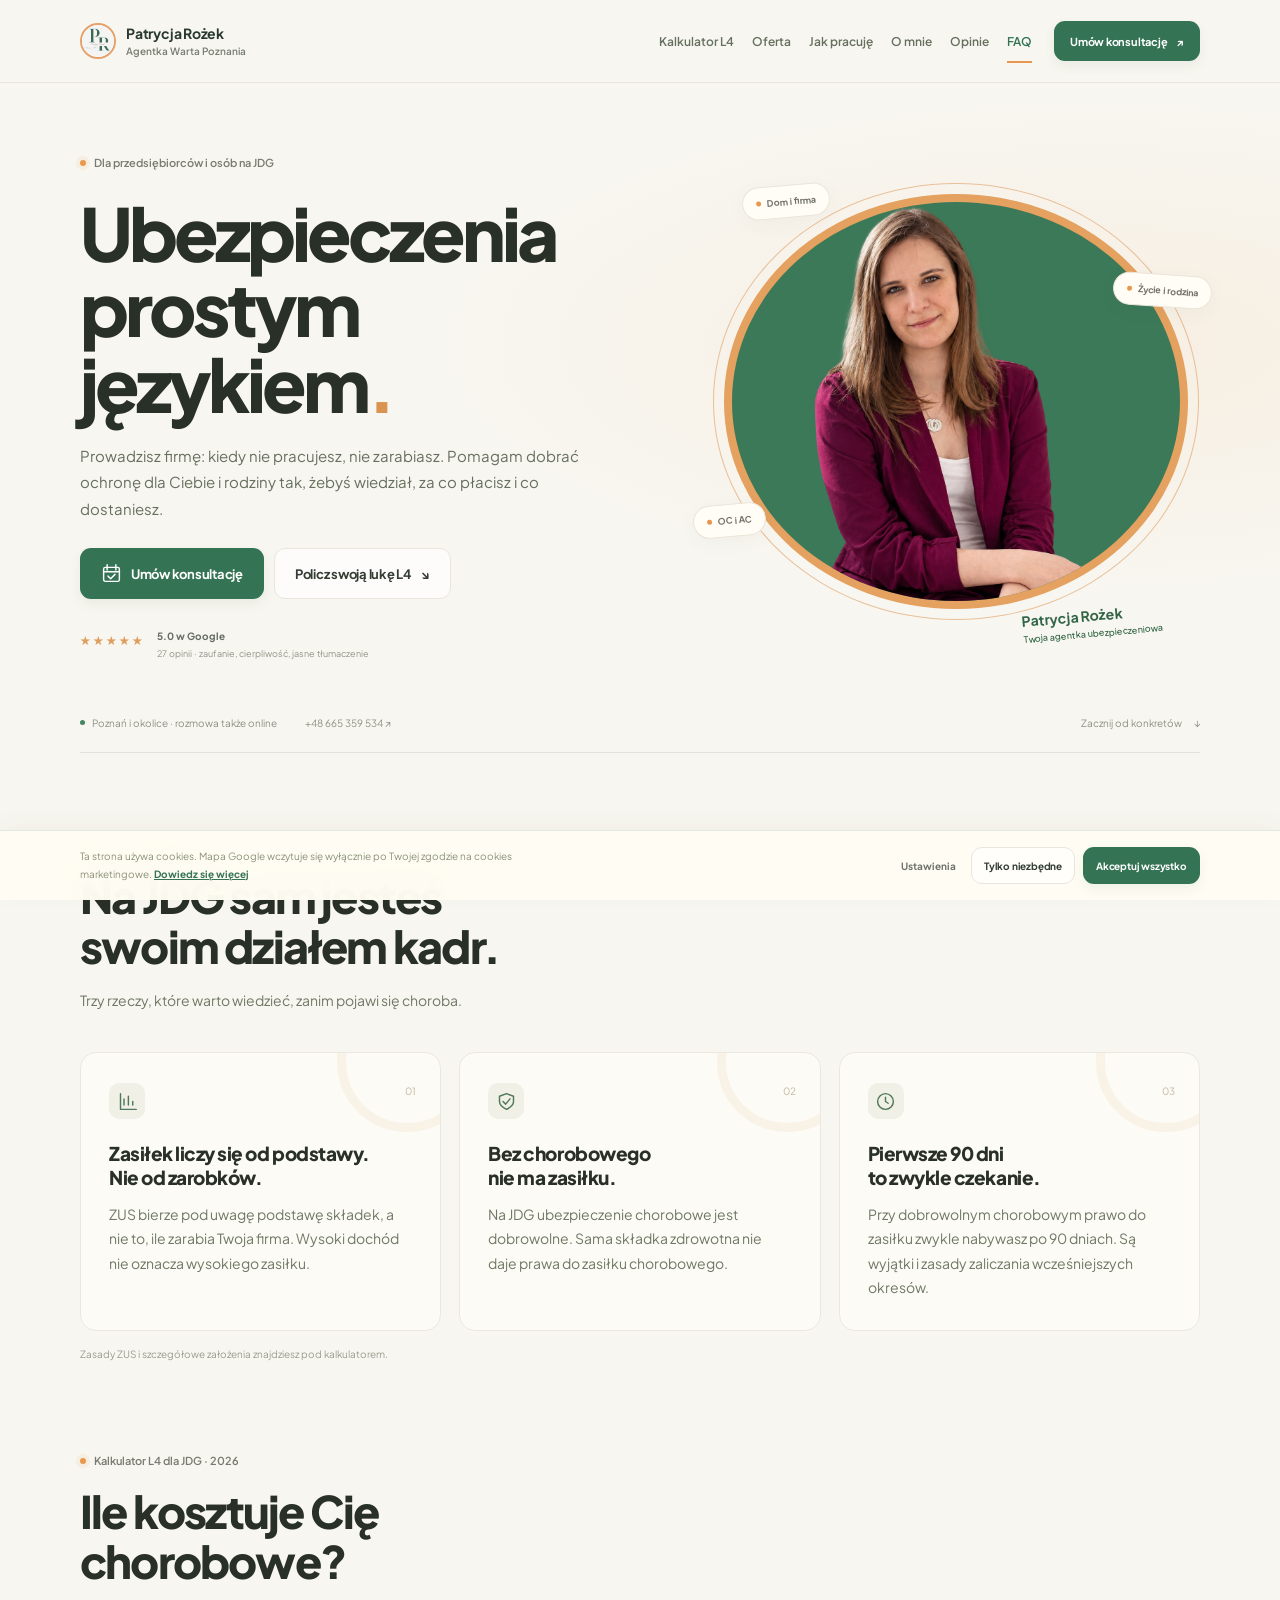
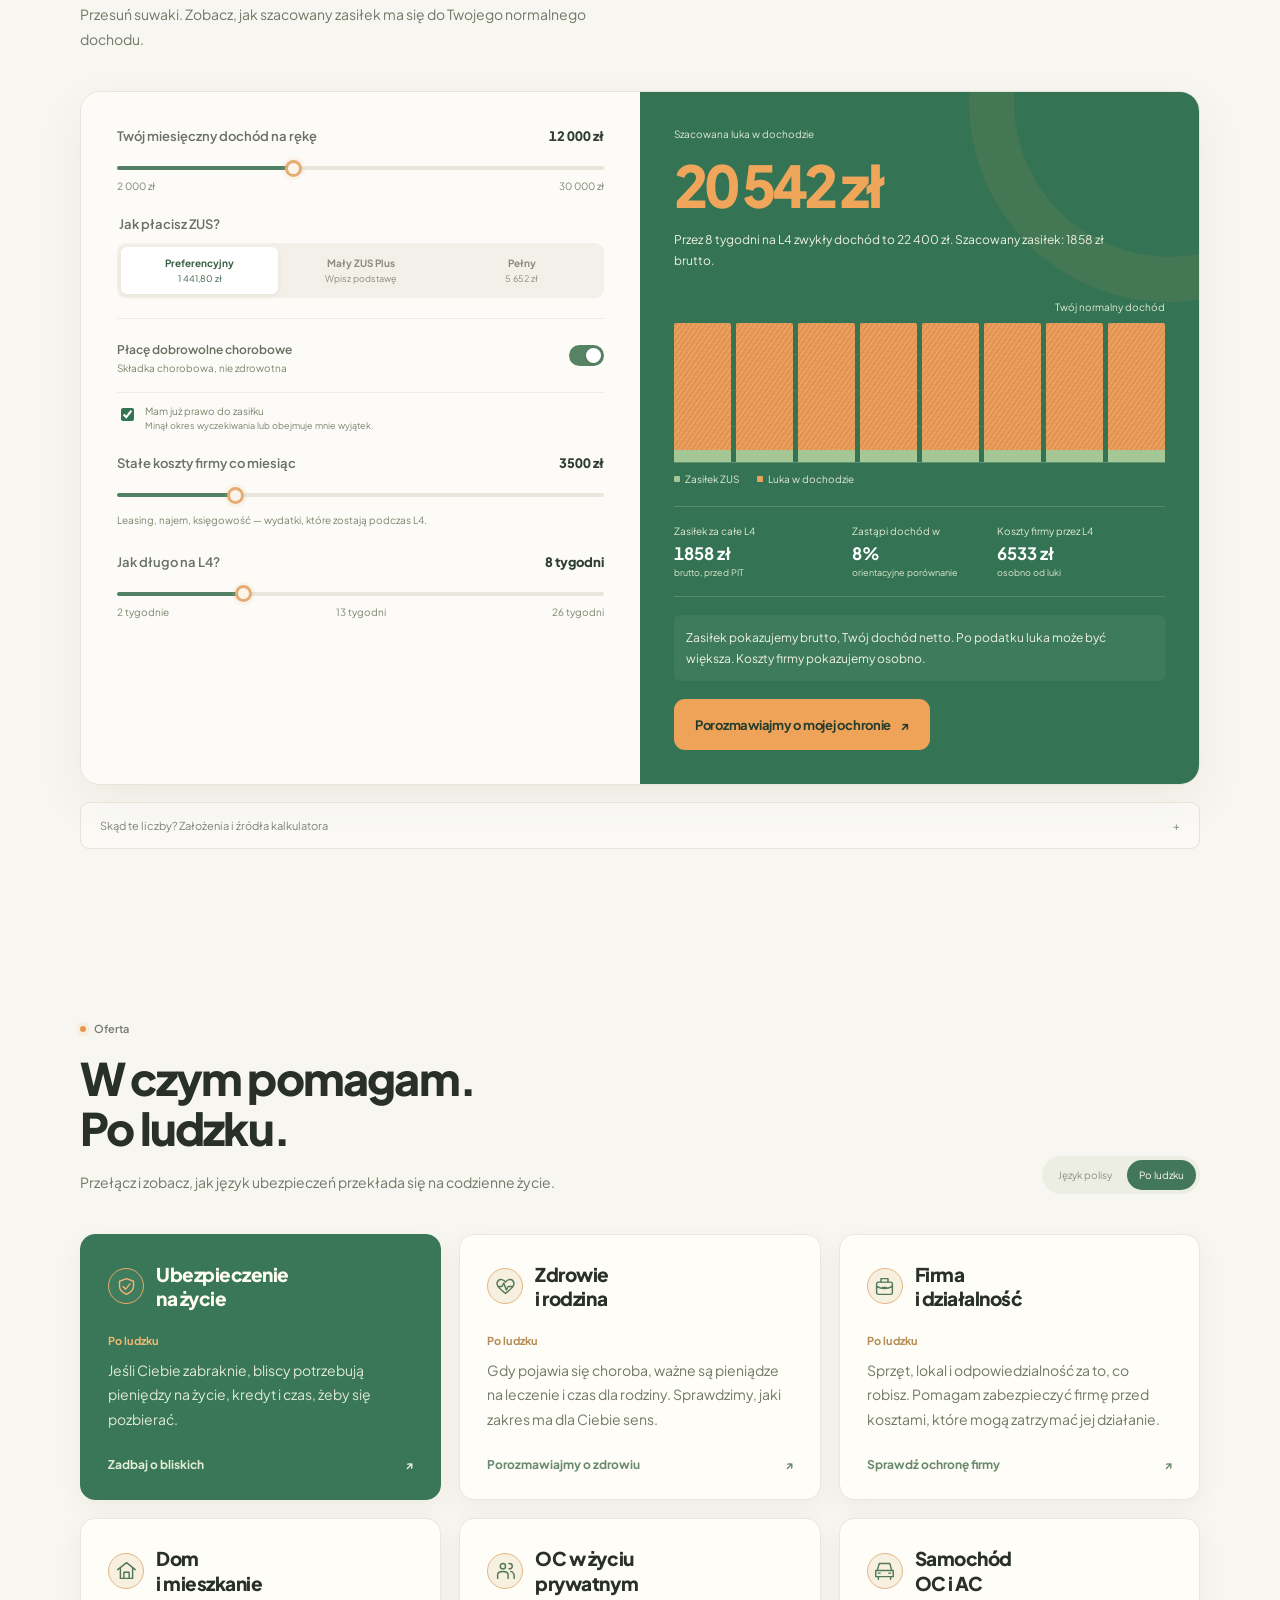
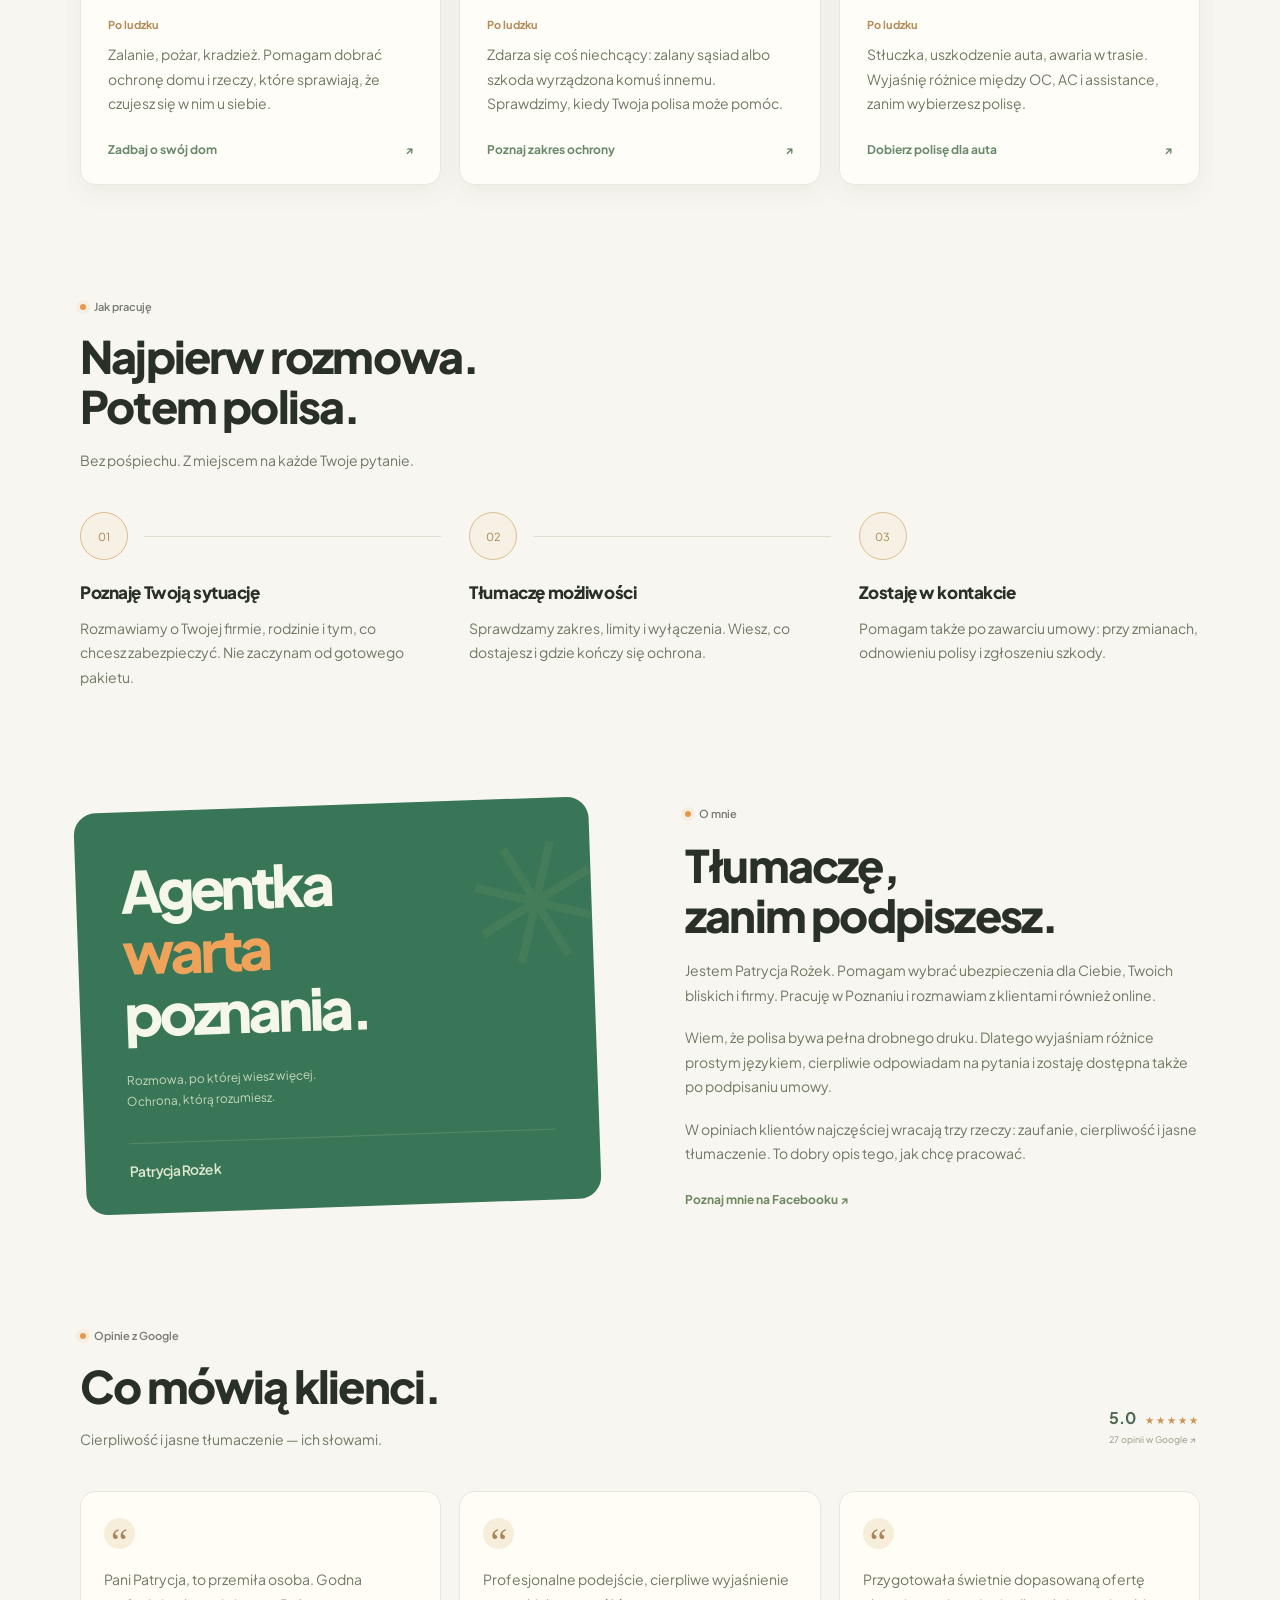
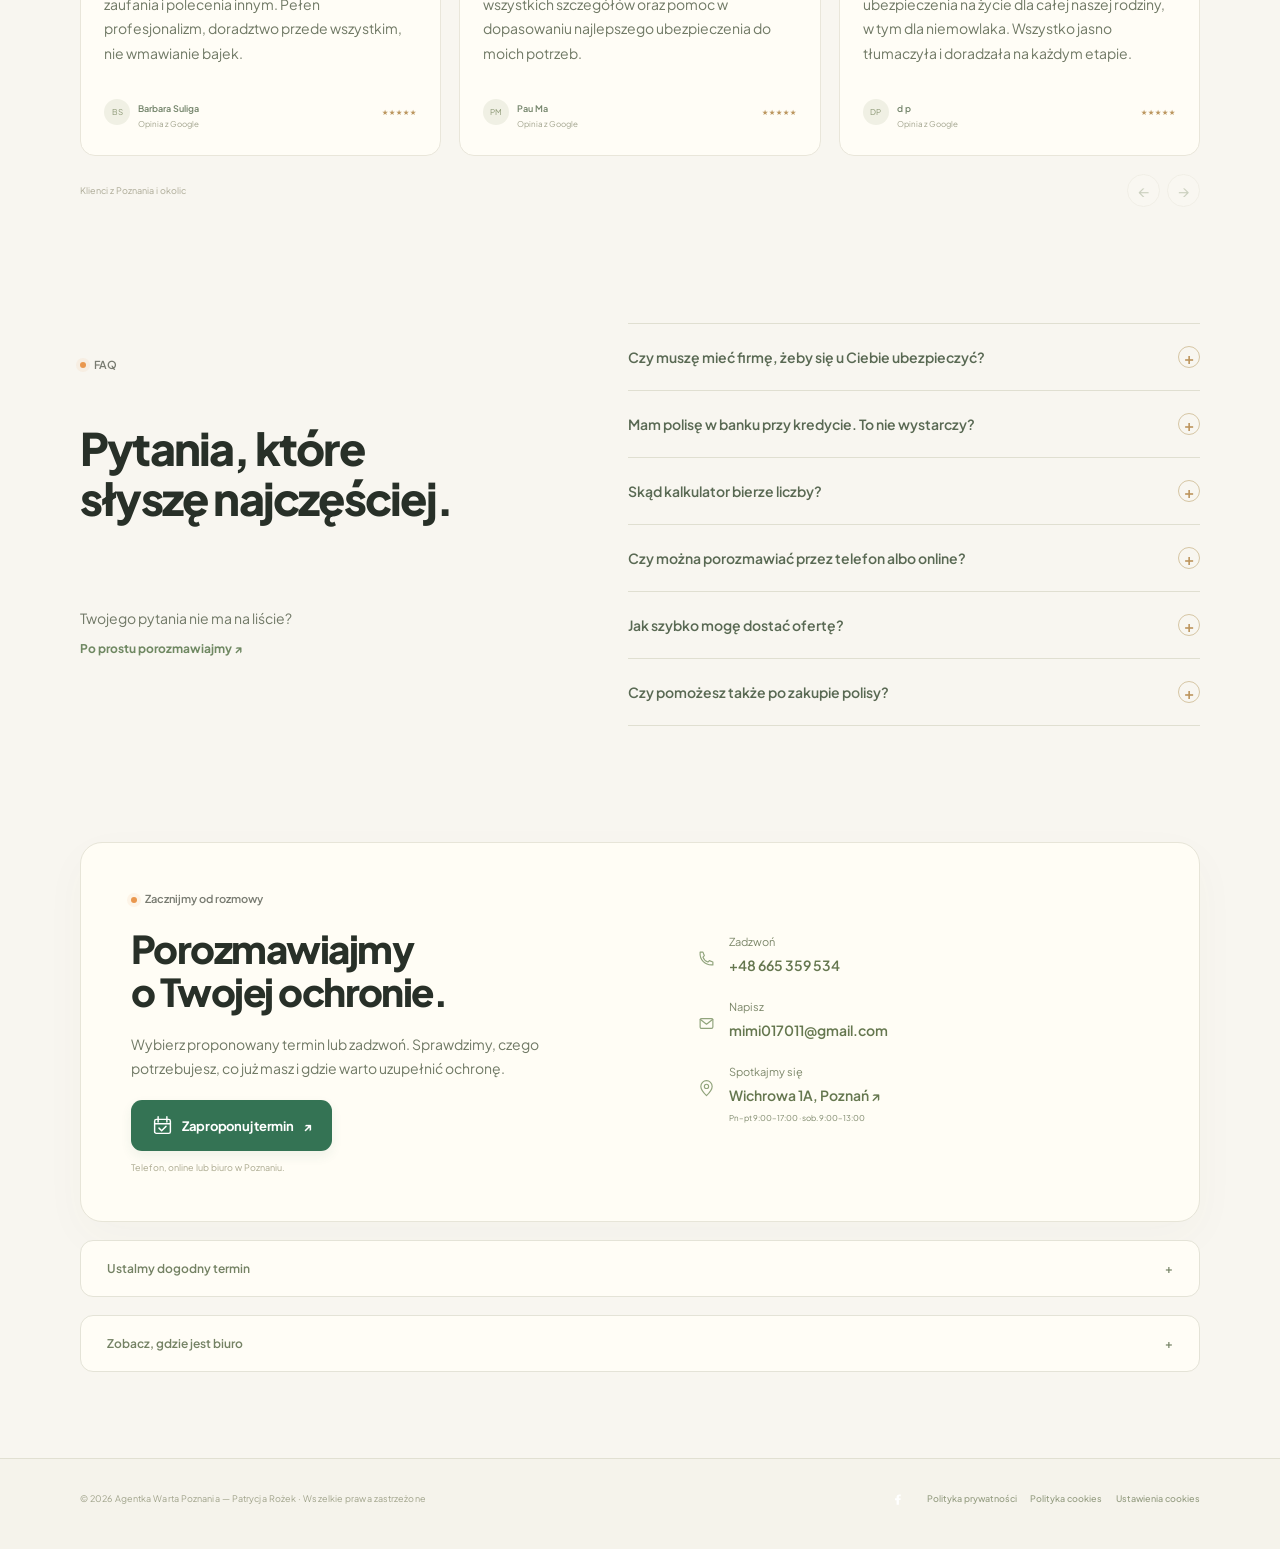
==== index.html @ 92c2f721 "Rebuild insurance landing page to match video reference" ====
<!doctype html>
<html lang="pl">
<head>
  <meta charset="utf-8">
  <meta name="viewport" content="width=device-width, initial-scale=1">
  <title>Patrycja Rożek — Ubezpieczenia prostym językiem | Poznań</title>
  <meta name="description" content="Patrycja Rożek — Agentka Warta Poznania. Ubezpieczenia dla Ciebie, rodziny i firmy, kalkulator L4 na JDG oraz konsultacje w Poznaniu i online. Spokojnie, konkretnie i prostym językiem.">
  <meta name="theme-color" content="#347354">
  <meta property="og:title" content="Patrycja Rożek — Ubezpieczenia prostym językiem">
  <meta property="og:description" content="Pomagam dobrać ochronę dla Ciebie, rodziny i firmy. Oblicz swoją lukę w dochodzie podczas L4 i umów rozmowę w Poznaniu lub online.">
  <meta property="og:image" content="assets/photos/obraz.jpg">
  <meta property="og:image:alt" content="Agentka Warta Poznania — Patrycja Rożek z Poznania">
  <meta property="og:type" content="website">
  <link rel="icon" href="assets/photos/logo.jpg" type="image/jpeg">
  <link rel="preconnect" href="https://fonts.googleapis.com">
  <link rel="preconnect" href="https://fonts.gstatic.com" crossorigin>
  <link href="https://fonts.googleapis.com/css2?family=Fraunces:opsz,wght@9..144,600;9..144,700&family=Plus+Jakarta+Sans:wght@400;500;600;700;800&display=swap" rel="stylesheet">
  <link rel="stylesheet" href="assets/css/style.css?v=14">
  <link rel="stylesheet" href="assets/css/landing.css?v=2">
</head>
<body>
  <a class="skip-link" href="#main">Przejdź do treści</a>
  <header class="site-header">
    <div class="container header-inner">
      <a class="brand" href="#start" aria-label="Patrycja Rożek — strona główna">
        <span class="brand-mark"><img src="assets/photos/logo.jpg" alt="" width="48" height="48"></span>
        <span class="brand-copy"><strong>Patrycja Rożek</strong><small>Agentka Warta Poznania</small></span>
      </a>
      <nav class="site-nav" id="site-nav" aria-label="Menu główne">
        <a href="#kalkulator">Kalkulator L4</a><a href="#oferta">Oferta</a><a href="#jak-pracuje">Jak pracuję</a><a href="#o-mnie">O mnie</a><a href="#opinie">Opinie</a><a href="#faq">FAQ</a>
      </nav>
      <a class="button primary header-cta" href="#rezerwacja">Umów konsultację <span aria-hidden="true">↗</span></a>
      <button class="nav-toggle" id="nav-toggle" aria-label="Otwórz menu" aria-expanded="false" aria-controls="site-nav"><span></span><span></span><span></span></button>
    </div>
  </header>

  <main id="main" class="landing-main">
    <section class="landing-hero" id="start" aria-labelledby="hero-title">
      <div class="container landing-hero-grid">
        <div class="landing-hero-copy">
          <p class="kicker"><span></span>Dla przedsiębiorców i osób na JDG</p>
          <h1 id="hero-title">Ubezpieczenia<br> prostym<br> językiem<span class="orange-dot">.</span></h1>
          <p class="hero-lead">Prowadzisz firmę: kiedy nie pracujesz, nie zarabiasz. Pomagam dobrać ochronę dla Ciebie i rodziny tak, żebyś wiedział, za co płacisz i co dostaniesz.</p>
          <div class="landing-actions"><a class="button primary" href="#rezerwacja"><svg class="inline-icon" aria-hidden="true"><use href="#i-calendar"></use></svg>Umów konsultację</a><a class="button outline" href="#kalkulator">Policz swoją lukę L4 <span aria-hidden="true">↘</span></a></div>
          <div class="hero-proof"><span class="proof-stars" aria-label="5 na 5 gwiazdek">★★★★★</span><span><strong>5.0 w Google</strong><small>27 opinii · zaufanie, cierpliwość, jasne tłumaczenie</small></span></div>
        </div>
        <div class="portrait-scene">
          <div class="portrait-orbit"></div>
          <div class="portrait-circle is-cutout"><img class="hero-portrait" src="assets/photos/portrait-cutout-v2.png" alt="Patrycja Rożek — Agentka Warta Poznania" width="1024" height="1536" fetchpriority="high"></div>
          <span class="portrait-tag tag-top"><span></span>Dom i firma</span>
          <span class="portrait-tag tag-right"><span></span>Życie i rodzina</span>
          <span class="portrait-tag tag-left"><span></span>OC i AC</span>
          <span class="portrait-signature">Patrycja Rożek<small>Twoja agentka ubezpieczeniowa</small></span>
        </div>
      </div>
      <div class="container hero-bottom"><span><span class="status-dot"></span>Poznań i okolice · rozmowa także online</span><a href="tel:+48665359534">+48 665 359 534 <span aria-hidden="true">↗</span></a><a href="#kalkulator" class="discover-link">Zacznij od konkretów <span aria-hidden="true">↓</span></a></div>
    </section>

    <section class="landing-section reality-section" aria-labelledby="reality-title">
      <div class="container">
        <div class="section-intro"><p class="kicker"><span></span>JDG bez niedomówień</p><h2 id="reality-title">Na JDG sam jesteś<br> swoim działem kadr.</h2><p>Trzy rzeczy, które warto wiedzieć, zanim pojawi się choroba.</p></div>
        <div class="reality-grid">
          <article class="reality-card"><span class="card-icon"><svg aria-hidden="true"><use href="#i-chart"></use></svg></span><span class="card-index">01</span><h3>Zasiłek liczy się od podstawy.<br> Nie od zarobków.</h3><p>ZUS bierze pod uwagę podstawę składek, a nie to, ile zarabia Twoja firma. Wysoki dochód nie oznacza wysokiego zasiłku.</p></article>
          <article class="reality-card"><span class="card-icon"><svg aria-hidden="true"><use href="#i-shield"></use></svg></span><span class="card-index">02</span><h3>Bez chorobowego<br> nie ma zasiłku.</h3><p>Na JDG ubezpieczenie chorobowe jest dobrowolne. Sama składka zdrowotna nie daje prawa do zasiłku chorobowego.</p></article>
          <article class="reality-card"><span class="card-icon"><svg aria-hidden="true"><use href="#i-clock"></use></svg></span><span class="card-index">03</span><h3>Pierwsze 90 dni<br> to zwykle czekanie.</h3><p>Przy dobrowolnym chorobowym prawo do zasiłku zwykle nabywasz po 90 dniach. Są wyjątki i zasady zaliczania wcześniejszych okresów.</p></article>
        </div>
        <p class="small-source">Zasady ZUS i szczegółowe założenia znajdziesz pod kalkulatorem.</p>
      </div>
    </section>

    <section class="landing-section calculator-section" id="kalkulator" aria-labelledby="calculator-title">
      <div class="container">
        <div class="section-intro"><p class="kicker"><span></span>Kalkulator L4 dla JDG · 2026</p><h2 id="calculator-title">Ile kosztuje Cię<br> chorobowe?</h2><p>Przesuń suwaki. Zobacz, jak szacowany zasiłek ma się do Twojego normalnego dochodu.</p></div>
        <div class="calculator-layout">
          <form class="calculator-controls" id="l4-controls">
            <div class="range-field"><label for="l4-income">Twój miesięczny dochód na rękę <output for="l4-income" id="income-output">12 000 zł</output></label><input id="l4-income" type="range" min="2000" max="30000" step="500" value="12000"><div class="range-ends"><span>2 000 zł</span><span>30 000 zł</span></div></div>
            <fieldset class="zus-fieldset"><legend>Jak płacisz ZUS?</legend><div class="segmented zus-options"><label><input type="radio" name="zus" value="preferential" checked><span>Preferencyjny<small>1 441,80 zł</small></span></label><label><input type="radio" name="zus" value="custom"><span>Mały ZUS Plus<small>Wpisz podstawę</small></span></label><label><input type="radio" name="zus" value="full"><span>Pełny<small>5 652 zł</small></span></label></div><label class="custom-base" id="custom-base-wrap" hidden>Twoja średnia podstawa składek <span class="number-with-unit"><input id="l4-base" type="number" min="1441.8" max="5652" step="0.01" value="3000"><span>zł</span></span></label></fieldset>
            <label class="toggle-row" for="l4-insured"><span><strong>Płacę dobrowolne chorobowe</strong><small>Składka chorobowa, nie zdrowotna</small></span><input type="checkbox" class="switch-input" id="l4-insured" checked></label>
            <label class="qualifying-row" for="l4-qualified"><input type="checkbox" id="l4-qualified" checked><span>Mam już prawo do zasiłku<small>Minął okres wyczekiwania lub obejmuje mnie wyjątek.</small></span></label>
            <div class="range-field"><label for="l4-costs">Stałe koszty firmy co miesiąc <output for="l4-costs" id="costs-output">3 500 zł</output></label><input id="l4-costs" type="range" min="0" max="15000" step="250" value="3500"><p class="field-hint">Leasing, najem, księgowość — wydatki, które zostają podczas L4.</p></div>
            <div class="range-field duration-field"><label for="l4-weeks">Jak długo na L4? <output for="l4-weeks" id="weeks-output">8 tygodni</output></label><input id="l4-weeks" type="range" min="2" max="26" step="2" value="8"><div class="range-ends"><span>2 tygodnie</span><span>13 tygodni</span><span>26 tygodni</span></div></div>
          </form>
          <div class="calculator-result" aria-live="polite" aria-atomic="true">
            <div class="result-decoration" aria-hidden="true"></div><p class="result-kicker">Szacowana luka w dochodzie</p><p class="result-total" id="l4-gap">20 542 zł</p><p class="result-description" id="l4-description">Przez 8 tygodni na L4 Twój normalny dochód będzie znacznie wyższy od zasiłku.</p>
            <div class="income-chart" role="img" aria-label="Porównanie zasiłku ZUS i brakującego dochodu" id="l4-chart"><span class="chart-reference">Twój normalny dochód</span><div class="chart-bars" id="l4-bars"></div><div class="chart-legend"><span><i class="legend-zus"></i>Zasiłek ZUS</span><span><i class="legend-gap"></i>Luka w dochodzie</span></div></div>
            <div class="result-stats"><div><span>Zasiłek za całe L4</span><strong id="l4-benefit">1 858 zł</strong><small>brutto, przed PIT</small></div><div><span>Zastąpi dochód w</span><strong id="l4-percent">8%</strong><small>orientacyjne porównanie</small></div><div><span>Koszty firmy przez L4</span><strong id="l4-total-costs">6 533 zł</strong><small>osobno od luki</small></div></div>
            <p class="result-note" id="l4-note">Zasiłek nie musi wystarczyć na Twoje codzienne wydatki. Porozmawiajmy o tym, co warto zabezpieczyć.</p><a class="button orange" href="#rezerwacja">Porozmawiajmy o mojej ochronie <span aria-hidden="true">↗</span></a>
          </div>
        </div>
        <details class="calculator-assumptions"><summary>Skąd te liczby? Założenia i źródła kalkulatora <span aria-hidden="true">+</span></summary><div><p>To uproszczona symulacja zwykłego zasiłku chorobowego na JDG, przy niezmiennej podstawie przez 12 pełnych miesięcy: podstawa × (1 − 13,71%) × 80% ÷ 30 × liczba dni. Stawka dzienna jest zaokrąglana do groszy. Przy Małym ZUS Plus wpisz swoją rzeczywistą średnią podstawę; nie wyliczamy jej z dochodu.</p><p><strong>Ważne dla wyniku:</strong> zasiłek pokazujemy brutto, a Twój dochód podajesz netto. Po podatku luka może być większa. Stałe koszty firmy pokazujemy osobno i nie dodajemy ich do luki. Przyjmujemy brak zarobków z pracy podczas L4. Nie uwzględniamy szczególnych przypadków, zmian podstawy, zadłużenia wobec ZUS ani świadczeń z prywatnych polis. Kalkulator nie ustala prawa do świadczenia ani ceny ubezpieczenia.</p><p>Podstawy na 2026 rok: preferencyjna 1 441,80 zł, pełna 5 652 zł. <a href="https://www.zus.pl/baza-wiedzy/skladki-wskazniki-odsetki/skladki/wysokosc-skladek-na-ubezpieczenia-spoleczne" target="_blank" rel="noopener noreferrer">Składki ZUS 2026 ↗</a> · <a href="https://www.zus.pl/swiadczenia/zasilki/zasilek-chorobowy/podstawa-wymiaru/dla-ubezpieczonych-niebedacych-pracownikami" target="_blank" rel="noopener noreferrer">Podstawa zasiłku ↗</a> · <a href="https://psz.zus.pl/pl/web/guest/swiadczenia/zasilki/zasilek-chorobowy/z-ubezpieczenia-chorobowego/prawo-do-zasilku-i-okres-przyslugiwania" target="_blank" rel="noopener noreferrer">Prawo do zasiłku i okres wyczekiwania ↗</a></p></div></details>
      </div>
    </section>

    <section class="landing-section offer-section" id="oferta" aria-labelledby="offer-title">
      <div class="container">
        <div class="section-heading-row"><div class="section-intro"><p class="kicker"><span></span>Oferta</p><h2 id="offer-title">W czym pomagam.<br> Po ludzku.</h2><p>Przełącz i zobacz, jak język ubezpieczeń przekłada się na codzienne życie.</p></div><div class="language-control" role="group" aria-label="Język opisów ubezpieczeń"><button type="button" data-language="policy" aria-pressed="false">Język polisy</button><button type="button" data-language="plain" aria-pressed="true">Po ludzku</button></div></div>
        <div class="offer-grid">
          <article class="offer-card featured"><div class="offer-card-heading"><span class="card-icon"><svg aria-hidden="true"><use href="#i-shield"></use></svg></span><h3>Ubezpieczenie<br> na życie</h3></div><p class="offer-language">Po ludzku</p><p class="offer-description" data-plain="Jeśli Ciebie zabraknie, bliscy potrzebują pieniędzy na życie, kredyt i czas, żeby się pozbierać." data-policy="Ochrona finansowa uposażonych w razie śmierci ubezpieczonego, zgodnie z sumą ubezpieczenia i warunkami umowy.">Jeśli Ciebie zabraknie, bliscy potrzebują pieniędzy na życie, kredyt i czas, żeby się pozbierać.</p><a href="#rezerwacja" class="offer-link">Zadbaj o bliskich <span aria-hidden="true">↗</span></a></article>
          <article class="offer-card"><div class="offer-card-heading"><span class="card-icon"><svg aria-hidden="true"><use href="#i-heart"></use></svg></span><h3>Zdrowie<br> i rodzina</h3></div><p class="offer-language">Po ludzku</p><p class="offer-description" data-plain="Gdy pojawia się choroba, ważne są pieniądze na leczenie i czas dla rodziny. Sprawdzimy, jaki zakres ma dla Ciebie sens." data-policy="Dobór ochrony na wypadek zdarzeń dotyczących zdrowia, z uwzględnieniem definicji, limitów i wyłączeń w OWU.">Gdy pojawia się choroba, ważne są pieniądze na leczenie i czas dla rodziny. Sprawdzimy, jaki zakres ma dla Ciebie sens.</p><a href="#rezerwacja" class="offer-link">Porozmawiajmy o zdrowiu <span aria-hidden="true">↗</span></a></article>
          <article class="offer-card"><div class="offer-card-heading"><span class="card-icon"><svg aria-hidden="true"><use href="#i-case"></use></svg></span><h3>Firma<br> i działalność</h3></div><p class="offer-language">Po ludzku</p><p class="offer-description" data-plain="Sprzęt, lokal i odpowiedzialność za to, co robisz. Pomagam zabezpieczyć firmę przed kosztami, które mogą zatrzymać jej działanie." data-policy="Ubezpieczenia mienia przedsiębiorstwa oraz odpowiedzialności cywilnej z tytułu prowadzonej działalności gospodarczej.">Sprzęt, lokal i odpowiedzialność za to, co robisz. Pomagam zabezpieczyć firmę przed kosztami, które mogą zatrzymać jej działanie.</p><a href="#rezerwacja" class="offer-link">Sprawdź ochronę firmy <span aria-hidden="true">↗</span></a></article>
          <article class="offer-card"><div class="offer-card-heading"><span class="card-icon"><svg aria-hidden="true"><use href="#i-home"></use></svg></span><h3>Dom<br> i mieszkanie</h3></div><p class="offer-language">Po ludzku</p><p class="offer-description" data-plain="Zalanie, pożar, kradzież. Pomagam dobrać ochronę domu i rzeczy, które sprawiają, że czujesz się w nim u siebie." data-policy="Ochrona murów, elementów stałych i ruchomości domowych od zdarzeń określonych w OWU, według ustalonych sum ubezpieczenia.">Zalanie, pożar, kradzież. Pomagam dobrać ochronę domu i rzeczy, które sprawiają, że czujesz się w nim u siebie.</p><a href="#rezerwacja" class="offer-link">Zadbaj o swój dom <span aria-hidden="true">↗</span></a></article>
          <article class="offer-card"><div class="offer-card-heading"><span class="card-icon"><svg aria-hidden="true"><use href="#i-people"></use></svg></span><h3>OC w życiu<br> prywatnym</h3></div><p class="offer-language">Po ludzku</p><p class="offer-description" data-plain="Zdarza się coś niechcący: zalany sąsiad albo szkoda wyrządzona komuś innemu. Sprawdzimy, kiedy Twoja polisa może pomóc." data-policy="Odpowiedzialność cywilna za szkody osobowe i rzeczowe wyrządzone osobom trzecim w życiu prywatnym, w granicach umowy.">Zdarza się coś niechcący: zalany sąsiad albo szkoda wyrządzona komuś innemu. Sprawdzimy, kiedy Twoja polisa może pomóc.</p><a href="#rezerwacja" class="offer-link">Poznaj zakres ochrony <span aria-hidden="true">↗</span></a></article>
          <article class="offer-card"><div class="offer-card-heading"><span class="card-icon"><svg aria-hidden="true"><use href="#i-car"></use></svg></span><h3>Samochód<br> OC i AC</h3></div><p class="offer-language">Po ludzku</p><p class="offer-description" data-plain="Stłuczka, uszkodzenie auta, awaria w trasie. Wyjaśnię różnice między OC, AC i assistance, zanim wybierzesz polisę." data-policy="Obowiązkowe OC posiadaczy pojazdów, dobrowolne autocasco i świadczenia assistance, według wybranego wariantu ochrony.">Stłuczka, uszkodzenie auta, awaria w trasie. Wyjaśnię różnice między OC, AC i assistance, zanim wybierzesz polisę.</p><a href="#rezerwacja" class="offer-link">Dobierz polisę dla auta <span aria-hidden="true">↗</span></a></article>
        </div>
      </div>
    </section>

    <section class="landing-section process-section" id="jak-pracuje" aria-labelledby="process-title"><div class="container"><div class="section-intro"><p class="kicker"><span></span>Jak pracuję</p><h2 id="process-title">Najpierw rozmowa.<br> Potem polisa.</h2><p>Bez pośpiechu. Z miejscem na każde Twoje pytanie.</p></div><div class="process-grid"><article><span class="process-number">01</span><h3>Poznaję Twoją sytuację</h3><p>Rozmawiamy o Twojej firmie, rodzinie i tym, co chcesz zabezpieczyć. Nie zaczynam od gotowego pakietu.</p></article><article><span class="process-number">02</span><h3>Tłumaczę możliwości</h3><p>Sprawdzamy zakres, limity i wyłączenia. Wiesz, co dostajesz i gdzie kończy się ochrona.</p></article><article><span class="process-number">03</span><h3>Zostaję w kontakcie</h3><p>Pomagam także po zawarciu umowy: przy zmianach, odnowieniu polisy i zgłoszeniu szkody.</p></article></div></div></section>

    <section class="landing-section about-section" id="o-mnie" aria-labelledby="about-title"><div class="container about-grid"><div class="brand-statement"><span class="statement-symbol" aria-hidden="true">✳</span><p>Agentka<br> <span>warta</span><br> poznania.</p><div>Rozmowa, po której wiesz więcej.<br> Ochrona, którą rozumiesz.</div><span class="statement-sign">Patrycja Rożek</span></div><div class="about-copy"><p class="kicker"><span></span>O mnie</p><h2 id="about-title">Tłumaczę,<br> zanim podpiszesz.</h2><p>Jestem Patrycja Rożek. Pomagam wybrać ubezpieczenia dla Ciebie, Twoich bliskich i firmy. Pracuję w Poznaniu i rozmawiam z klientami również online.</p><p>Wiem, że polisa bywa pełna drobnego druku. Dlatego wyjaśniam różnice prostym językiem, cierpliwie odpowiadam na pytania i zostaję dostępna także po podpisaniu umowy.</p><p>W opiniach klientów najczęściej wracają trzy rzeczy: zaufanie, cierpliwość i jasne tłumaczenie. To dobry opis tego, jak chcę pracować.</p><a class="text-link" href="https://www.facebook.com/profile.php?id=100070211612275" target="_blank" rel="noopener noreferrer">Poznaj mnie na Facebooku <span aria-hidden="true">↗</span></a></div></div></section>

    <section class="landing-section reviews-section" id="opinie" aria-labelledby="reviews-title"><div class="container"><div class="section-heading-row"><div class="section-intro"><p class="kicker"><span></span>Opinie z Google</p><h2 id="reviews-title">Co mówią klienci.</h2><p>Cierpliwość i jasne tłumaczenie — ich słowami.</p></div><a class="google-rating" href="https://www.google.com/search?hl=pl-PL&q=Agentka+Warta+Poznania&kgmid=/g/11rj_m68c8" target="_blank" rel="noopener noreferrer"><strong>5.0 <span>★★★★★</span></strong><small>27 opinii w Google ↗</small></a></div><div class="review-track" id="review-track"><article class="testimonial"><span class="quote-mark" aria-hidden="true">“</span><p>Pani Patrycja, to przemiła osoba. Godna zaufania i polecenia innym. Pełen profesjonalizm, doradztwo przede wszystkim, nie wmawianie bajek.</p><footer><span class="review-avatar">BS</span><span><strong>Barbara Suliga</strong><small>Opinia z Google</small></span><span class="review-stars" aria-label="5 gwiazdek">★★★★★</span></footer></article><article class="testimonial"><span class="quote-mark" aria-hidden="true">“</span><p>Profesjonalne podejście, cierpliwe wyjaśnienie wszystkich szczegółów oraz pomoc w dopasowaniu najlepszego ubezpieczenia do moich potrzeb.</p><footer><span class="review-avatar">PM</span><span><strong>Pau Ma</strong><small>Opinia z Google</small></span><span class="review-stars" aria-label="5 gwiazdek">★★★★★</span></footer></article><article class="testimonial"><span class="quote-mark" aria-hidden="true">“</span><p>Przygotowała świetnie dopasowaną ofertę ubezpieczenia na życie dla całej naszej rodziny, w tym dla niemowlaka. Wszystko jasno tłumaczyła i doradzała na każdym etapie.</p><footer><span class="review-avatar">DP</span><span><strong>d p</strong><small>Opinia z Google</small></span><span class="review-stars" aria-label="5 gwiazdek">★★★★★</span></footer></article></div><div class="review-navigation"><span>Klienci z Poznania i okolic</span><div><button type="button" id="reviews-prev" aria-label="Poprzednia opinia" aria-controls="review-track">←</button><button type="button" id="reviews-next" aria-label="Następna opinia" aria-controls="review-track">→</button></div></div></div></section>

    <section class="landing-section faq-section" id="faq" aria-labelledby="faq-title"><div class="container faq-layout"><div class="section-intro"><p class="kicker"><span></span>FAQ</p><h2 id="faq-title">Pytania, które<br> słyszę najczęściej.</h2><p>Twojego pytania nie ma na liście?<br> <a href="#kontakt" class="text-link">Po prostu porozmawiajmy ↗</a></p></div><div class="landing-faq"><details><summary>Czy muszę mieć firmę, żeby się u Ciebie ubezpieczyć?<span aria-hidden="true">+</span></summary><p>Nie. Pomagam także klientom indywidualnym: w ochronie życia i rodziny, domu, mieszkania oraz samochodu.</p></details><details><summary>Mam polisę w banku przy kredycie. To nie wystarczy?<span aria-hidden="true">+</span></summary><p>To zależy od zakresu. Możemy wspólnie sprawdzić sumę ubezpieczenia, zdarzenia objęte ochroną, wyłączenia i to, kogo zabezpiecza polisa. Dopiero wtedy widać, czy odpowiada na Twoje potrzeby.</p></details><details><summary>Skąd kalkulator bierze liczby?<span aria-hidden="true">+</span></summary><p>Z zasad ustalania zwykłego zasiłku chorobowego i podstaw składek ZUS na 2026 rok. Szczegółowy wzór, uproszczenia i linki do ZUS są <a href="#kalkulator">pod kalkulatorem</a>. To symulacja, a nie decyzja ZUS lub oferta polisy.</p></details><details><summary>Czy można porozmawiać przez telefon albo online?<span aria-hidden="true">+</span></summary><p>Tak. Możemy spotkać się w biurze na Wichrowej 1A w Poznaniu, porozmawiać telefonicznie albo ustalić spotkanie online.</p></details><details><summary>Jak szybko mogę dostać ofertę?<span aria-hidden="true">+</span></summary><p>Zazwyczaj możemy omówić pierwsze warianty już podczas pierwszej rozmowy. Przy bardziej złożonej sprawie ustalimy, jakie informacje są potrzebne i kiedy przygotuję ofertę.</p></details><details><summary>Czy pomożesz także po zakupie polisy?<span aria-hidden="true">+</span></summary><p>Tak. Pomagam przy zmianach, odnowieniu polisy, dokumentach i zgłoszeniu szkody. Kontakt do mnie pozostaje ten sam przez cały czas trwania umowy.</p></details></div></div></section>

    <section class="landing-section consultation-section" id="rezerwacja" aria-labelledby="consultation-title"><div class="container"><div class="consultation-card"><div class="consultation-copy"><p class="kicker"><span></span>Zacznijmy od rozmowy</p><h2 id="consultation-title">Porozmawiajmy<br> o Twojej ochronie.</h2><p>Wybierz proponowany termin lub zadzwoń. Sprawdzimy, czego potrzebujesz, co już masz i gdzie warto uzupełnić ochronę.</p><a href="#consultation-form" class="button primary" id="show-consultation"><svg class="inline-icon" aria-hidden="true"><use href="#i-calendar"></use></svg>Zaproponuj termin <span aria-hidden="true">↗</span></a><small>Telefon, online lub biuro w Poznaniu.</small></div><address class="consultation-contact" id="kontakt"><div><svg aria-hidden="true"><use href="#i-phone"></use></svg><span><small>Zadzwoń</small><a href="tel:+48665359534">+48 665 359 534</a></span></div><div><svg aria-hidden="true"><use href="#i-mail"></use></svg><span><small>Napisz</small><a href="mailto:mimi017011@gmail.com">mimi017011@gmail.com</a></span></div><div><svg aria-hidden="true"><use href="#i-pin"></use></svg><span><small>Spotkajmy się</small><a href="https://maps.google.com/?q=Wichrowa%201A%2C%2060-449%20Pozna%C5%84" target="_blank" rel="noopener noreferrer">Wichrowa 1A, Poznań ↗</a><small>Pn–pt 9:00–17:00 · sob. 9:00–13:00</small></span></div></address></div>
      <details class="consultation-form-wrap" id="consultation-form"><summary>Ustalmy dogodny termin <span aria-hidden="true">+</span></summary><div class="consultation-form-inner"><p>Podaj swoje dane i proponowany termin. Przygotuję wiadomość, którą wyślesz ze swojej poczty. Termin potwierdzę po kontakcie.</p><form id="appointment-form"><div class="appointment-grid"><label>Imię i nazwisko<input name="name" autocomplete="name" required placeholder="Twoje imię i nazwisko"></label><label>Telefon<input type="tel" name="phone" autocomplete="tel" required placeholder="+48 600 000 000"></label><label>E-mail<input type="email" name="email" autocomplete="email" required placeholder="ty@firma.pl"></label><label>O czym porozmawiamy?<select name="topic"><option>Moja ochrona i rodzina</option><option>Firma i JDG</option><option>Dom i mieszkanie</option><option>Samochód — OC / AC</option><option>Inna sprawa</option></select></label><label>Preferowany dzień<input type="date" name="date" id="appointment-date" required></label><label>Pora rozmowy<select name="time"><option>Rano, 9:00–12:00</option><option>Po południu, 12:00–17:00</option><option>Do ustalenia</option></select></label></div><label class="appointment-message">Dodatkowa wiadomość<textarea name="message" rows="3" placeholder="Krótko opisz, z czym przychodzisz."></textarea></label><label class="appointment-consent"><input type="checkbox" required><span>Zgadzam się na kontakt w celu obsługi zapytania. Informacje o danych znajdziesz w <a href="polityka-prywatnosci.html">polityce prywatności</a>.</span></label><button type="submit" class="button primary">Przygotuj wiadomość <span aria-hidden="true">↗</span></button><p id="appointment-status" role="status" aria-live="polite"></p><div class="appointment-draft" id="appointment-draft" hidden><label>Twoja wiadomość<textarea id="appointment-draft-text" readonly rows="8"></textarea></label><div class="landing-actions"><a class="button primary" id="appointment-mail-link" href="mailto:mimi017011@gmail.com">Otwórz w swojej poczcie ↗</a><button type="button" class="button outline" id="copy-appointment">Kopiuj wiadomość</button></div><p class="field-hint">Wyślij wiadomość na mimi017011@gmail.com. Samo przygotowanie wiadomości nie rezerwuje terminu.</p></div></form></div></details>
      <details class="office-map"><summary>Zobacz, gdzie jest biuro <span aria-hidden="true">+</span></summary><div class="map-wrap" id="map-container"><div class="map-placeholder" id="map-placeholder"><svg class="inline-icon" aria-hidden="true"><use href="#i-pin"></use></svg><p>Wichrowa 1A, 60-449 Poznań</p><p class="map-placeholder__note">Mapa Google wczyta się po Twojej zgodzie na cookies marketingowe.</p><button type="button" class="button outline small" id="map-accept-btn">Pokaż mapę Google</button></div></div></details>
    </div></section>
  </main>

  <svg class="svg-symbols" xmlns="http://www.w3.org/2000/svg" aria-hidden="true"><defs>
    <symbol id="i-shield" viewBox="0 0 24 24"><path d="M12 3 4 6v6c0 5 8 9 8 9s8-4 8-9V6Z"/><path d="m8 12 3 3 5-6"/></symbol>
    <symbol id="i-heart" viewBox="0 0 24 24"><path d="M20 5c-2-2-6-1-8 2-2-3-6-4-8-2-5 5 2 10 8 15 6-5 13-10 8-15Z"/><path d="M4 12h4l2-4 3 8 2-4h5"/></symbol>
    <symbol id="i-case" viewBox="0 0 24 24"><rect x="3" y="7" width="18" height="14" rx="2"/><path d="M8 7V3h8v4M3 12c6 3 12 3 18 0M10 13h4"/></symbol>
    <symbol id="i-home" viewBox="0 0 24 24"><path d="m2 11 10-8 10 8M5 9v12h14V9M9 21v-7h6v7"/></symbol>
    <symbol id="i-people" viewBox="0 0 24 24"><circle cx="9" cy="7" r="3"/><path d="M3 21v-4c0-5 12-5 12 0v4M16 4c5 0 5 6 0 6M18 13c4 1 4 4 4 8"/></symbol>
    <symbol id="i-car" viewBox="0 0 24 24"><path d="m4 11 2-7h12l2 7M2 12h20v7H2ZM5 19v3M19 19v3M5 15h2M17 15h2"/></symbol>
    <symbol id="i-calendar" viewBox="0 0 24 24"><rect x="3" y="5" width="18" height="16" rx="2"/><path d="M7 2v6M17 2v6M3 10h18m-13 5 3 3 5-5"/></symbol>
    <symbol id="i-chart" viewBox="0 0 24 24"><path d="M4 3v18h18M8 16V9M13 16V6M18 16v-4"/></symbol>
    <symbol id="i-clock" viewBox="0 0 24 24"><circle cx="12" cy="12" r="9"/><path d="M12 7v5l3 2"/></symbol>
    <symbol id="i-phone" viewBox="0 0 24 24"><path d="M7 3H3c-1 11 7 19 18 18v-4l-5-2-2 2c-3-1-6-4-7-7l2-2Z"/></symbol>
    <symbol id="i-mail" viewBox="0 0 24 24"><rect x="3" y="5" width="18" height="14" rx="2"/><path d="m3 6 9 7 9-7"/></symbol>
    <symbol id="i-pin" viewBox="0 0 24 24"><path d="M12 22S4 14 4 9a8 8 0 0 1 16 0c0 5-8 13-8 13Z"/><circle cx="12" cy="9" r="3"/></symbol>
  </defs></svg>


  <footer class="site-footer">
    <div class="container footer-inner">
      <small>© 2026 Agentka Warta Poznania — Patrycja Rożek · Wszelkie prawa zastrzeżone</small>
      <nav class="footer-nav">
        <a class="footer-social-link" href="https://www.facebook.com/profile.php?id=100070211612275" target="_blank" rel="noopener noreferrer" aria-label="Facebook — Patrycja Rożek - Agentka warta Poznania" title="Facebook">
          <svg viewBox="0 0 24 24" aria-hidden="true" focusable="false">
            <path d="M13.5 22v-8.1h2.8l.4-3.2h-3.2V8.6c0-.9.3-1.5 1.6-1.5h1.7V4.2c-.3 0-1.4-.1-2.7-.1-2.7 0-4.5 1.6-4.5 4.6v2.1H6.8v3.2h2.8V22h3.9z"/>
          </svg>
        </a>
        <a href="polityka-prywatnosci.html">Polityka prywatności</a>
        <a href="polityka-cookies.html">Polityka cookies</a>
        <button type="button" class="footer-link-btn" data-cookie-settings>Ustawienia cookies</button>
      </nav>
    </div>
  </footer>

  <div class="mobile-cta-bar" id="mobile-cta-bar">
    <a href="tel:+48665359534" class="button outline mobile-cta-phone">
      <svg width="18" height="18" viewBox="0 0 24 24" fill="none" aria-hidden="true"><path d="M22 16.92v3a2 2 0 01-2.18 2 19.79 19.79 0 01-8.63-3.07 19.5 19.5 0 01-6-6A19.79 19.79 0 012.12 4.18 2 2 0 014.11 2h3a2 2 0 012 1.72c.127.96.361 1.903.7 2.81a2 2 0 01-.45 2.11L8.09 9.91a16 16 0 006 6l1.27-1.27a2 2 0 012.11-.45c.907.339 1.85.573 2.81.7A2 2 0 0122 16.92z" stroke="currentColor" stroke-width="2" stroke-linecap="round" stroke-linejoin="round"/></svg>
      Zadzwoń
    </a>
    <a href="#rezerwacja" class="button primary mobile-cta-book">
      Umów termin
    </a>
  </div>

  <div class="cookie-bar" id="agentka-cookie-banner" data-cookie-banner hidden aria-hidden="true">
    <div class="container cookie-bar__inner">
      <p class="cookie-bar__text">Ta strona używa cookies. Mapa Google wczytuje się wyłącznie po Twojej zgodzie na cookies marketingowe. <a href="polityka-cookies.html">Dowiedz się więcej</a></p>
      <div class="cookie-bar__actions">
        <button type="button" class="cookie-bar__settings-btn" data-cookie-settings>Ustawienia</button>
        <button type="button" class="button small outline cookie-bar-btn" data-cookie-reject>Tylko niezbędne</button>
        <button type="button" class="button small primary cookie-bar-btn" data-cookie-accept>Akceptuj wszystko</button>
      </div>
    </div>
  </div>

  <div class="cookie-modal" id="cookie-settings-modal" hidden aria-modal="true" role="dialog" aria-labelledby="cookie-modal-title">
    <div class="cookie-modal__backdrop" id="cookie-modal-backdrop"></div>
    <div class="cookie-modal__box">
      <div class="cookie-modal__head">
        <h3 id="cookie-modal-title">Ustawienia prywatności</h3>
        <button type="button" class="cookie-modal__close" id="cookie-modal-close" aria-label="Zamknij panel ustawień cookies">
          <svg width="16" height="16" viewBox="0 0 16 16" fill="none" aria-hidden="true"><path d="M1 1l14 14M15 1L1 15" stroke="currentColor" stroke-width="2" stroke-linecap="round"/></svg>
        </button>
      </div>
      <p>Wybierz, które pliki cookies akceptujesz. Niezbędne są zawsze aktywne.</p>
      <div class="cookie-modal__choices">
        <label class="cookie-modal__choice is-required">
          <input type="checkbox" checked disabled data-cookie-category="essential">
          <div><strong>Niezbędne</strong><span>Zapamiętywanie decyzji o zgodzie. Zawsze aktywne.</span></div>
        </label>
        <label class="cookie-modal__choice">
          <input type="checkbox" data-cookie-category="analytics">
          <div><strong>Analityczne</strong><span>Anonimowe statystyki i pomiar działania strony.</span></div>
        </label>
        <label class="cookie-modal__choice">
          <input type="checkbox" data-cookie-category="functional">
          <div><strong>Funkcjonalne</strong><span>Zapamiętywanie preferencji użytkownika.</span></div>
        </label>
        <label class="cookie-modal__choice">
          <input type="checkbox" data-cookie-category="marketing">
          <div><strong>Marketingowe</strong><span>Mapy zewnętrzne i treści osadzane. Wyłączone domyślnie.</span></div>
        </label>
      </div>
      <div class="cookie-modal__actions">
        <button type="button" class="button outline" data-cookie-reject>Tylko niezbędne</button>
        <button type="button" class="button primary" data-cookie-save>Zapisz wybór</button>
      </div>
      <p class="cookie-modal__note">Zmień preferencje w dowolnym momencie przez „Ustawienia cookies” w stopce.</p>
    </div>
  </div>

  <script type="application/ld+json">
  {
    "@context": "https://schema.org",
    "@type": "LocalBusiness",
    "name": "Agentka Warta Poznania — Patrycja Rożek",
    "telephone": "+48665359534",
    "email": "mimi017011@gmail.com",
    "address": {
      "@type": "PostalAddress",
      "streetAddress": "Wichrowa 1A",
      "addressLocality": "Poznań",
      "postalCode": "60-449",
      "addressCountry": "PL"
    },
    "sameAs": ["https://www.facebook.com/profile.php?id=100070211612275"]
  }
  </script>
  <script src="assets/js/site.js?v=12" defer></script>
  <script src="assets/js/landing.js?v=2" defer></script>
</body>
</html>
---- assets/css/style.css ----
:root {
  --bg: #fbf7f0;
  --bg-alt: #f4ede2;
  --surface: rgba(255, 255, 255, 0.88);
  --surface-strong: #ffffff;
  --surface-soft: rgba(255, 255, 255, 0.72);
  --text: #18313a;
  --muted: #5c7178;
  --primary: #0d5c63;
  --primary-dark: #083b45;
  --accent: #d58b42;
  --accent-soft: rgba(213, 139, 66, 0.15);
  --border: rgba(13, 92, 99, 0.12);
  --border-strong: rgba(13, 92, 99, 0.2);
  --shadow: 0 24px 64px rgba(8, 59, 69, 0.16);
  --shadow-soft: 0 16px 36px rgba(8, 59, 69, 0.08);
  --shadow-card: 0 12px 34px rgba(8, 59, 69, 0.08);
  --radius-xl: 32px;
  --radius-lg: 24px;
  --radius-md: 18px;
  --radius-sm: 14px;
  --container: 1240px;
}

*,
*::before,
*::after {
  box-sizing: border-box;
}

html {
  scroll-behavior: smooth;
}

body {
  margin: 0;
  min-height: 100vh;
  color: var(--text);
  font-family: "Plus Jakarta Sans", system-ui, -apple-system, BlinkMacSystemFont, "Segoe UI", sans-serif;
  background:
    radial-gradient(circle at 8% 12%, rgba(13, 92, 99, 0.14), transparent 24%),
    radial-gradient(circle at 92% 6%, rgba(213, 139, 66, 0.18), transparent 20%),
    radial-gradient(circle at 50% 105%, rgba(13, 92, 99, 0.09), transparent 26%),
    linear-gradient(180deg, #fffaf4 0%, #fbf7ef 38%, #f7f0e4 100%);
  -webkit-font-smoothing: antialiased;
  text-rendering: optimizeLegibility;
  overflow-x: hidden;
  position: relative;
}

body::before {
  content: "";
  position: fixed;
  inset: 0;
  pointer-events: none;
  opacity: 0.55;
  background-image:
    linear-gradient(rgba(13, 92, 99, 0.03) 1px, transparent 1px),
    linear-gradient(90deg, rgba(13, 92, 99, 0.03) 1px, transparent 1px);
  background-size: 36px 36px;
  mask-image: radial-gradient(circle at center, black 62%, transparent 100%);
}

body.menu-open,
body.modal-open {
  overflow: hidden;
}

::selection {
  background: rgba(13, 92, 99, 0.16);
  color: var(--primary-dark);
}

a {
  color: inherit;
}

img {
  display: block;
  max-width: 100%;
}

button,
input,
textarea,
select {
  font: inherit;
}

button {
  cursor: pointer;
}

p {
  margin: 0;
  line-height: 1.75;
  color: var(--muted);
}

p,
li,
dd,
dt,
a,
small,
h1,
h2,
h3,
h4,
h5 {
  overflow-wrap: anywhere;
}

h1,
h2,
h3,
h4,
h5 {
  margin: 0;
  color: var(--primary-dark);
  letter-spacing: -0.04em;
}

h1,
h2 {
  font-family: "Fraunces", Georgia, serif;
}

h1 {
  font-size: clamp(2.8rem, 5.7vw, 5.65rem);
  line-height: 0.94;
  max-width: 12ch;
}

.hero h1 {
  display: grid;
  gap: 0.14em;
  max-width: 22ch;
  line-height: 1.02;
  text-wrap: balance;
}

.hero h1 span {
  display: block;
}

h2 {
  font-size: clamp(2.05rem, 4vw, 3.5rem);
  line-height: 1;
  max-width: 16ch;
}

h3 {
  font-size: 1.2rem;
  line-height: 1.15;
}

ul,
ol {
  margin: 0;
  padding-left: 1.25rem;
}

li + li {
  margin-top: 0.45rem;
}

details summary {
  list-style: none;
}

details summary::-webkit-details-marker {
  display: none;
}

.container {
  width: min(var(--container), calc(100% - 32px));
  margin: 0 auto;
}

.site-main {
  display: block;
  padding-bottom: 2rem;
}

.section,
.section-pad {
  padding: clamp(3rem, 6vw, 6.5rem) 0;
}

.card,
.card-soft,
.policy-page__hero,
.policy-card,
.hero-photo-card,
.hero-note,
.hero-contact-strip,
.meta-chip,
.service.card,
.step-card,
.review.card,
.contact-card,
.faq-list,
.map-wrap,
.page-header__inner {
  border: 1px solid var(--border);
  border-radius: var(--radius-xl);
  box-shadow: var(--shadow-card);
}

.card {
  background: linear-gradient(180deg, rgba(255, 255, 255, 0.94), rgba(255, 255, 255, 0.8));
}

.card-soft,
.hero-contact-strip,
.hero-note,
.meta-chip,
.policy-page__hero {
  background: var(--surface-soft);
  backdrop-filter: blur(18px);
}

.eyebrow,
.chip-label,
.agentka-kicker {
  margin: 0;
  font-size: 0.76rem;
  font-weight: 800;
  letter-spacing: 0.18em;
  text-transform: uppercase;
  color: var(--primary);
}

.eyebrow {
  display: inline-flex;
  align-items: center;
  gap: 0.55rem;
}

.eyebrow::before {
  content: "";
  width: 0.56rem;
  height: 0.56rem;
  border-radius: 999px;
  background: linear-gradient(135deg, var(--accent), #efc078);
  box-shadow: 0 0 0 5px rgba(213, 139, 66, 0.12);
}

.section-heading {
  display: grid;
  justify-items: center;
  gap: 0.85rem;
  margin-bottom: 2rem;
  text-align: center;
}

.section-heading.compact {
  margin-bottom: 1.5rem;
}

.section-copy {
  max-width: 72ch;
  color: var(--muted);
  font-size: 1.02rem;
}

.button {
  display: inline-flex;
  align-items: center;
  justify-content: center;
  gap: 0.55rem;
  min-height: 52px;
  padding: 0.9rem 1.35rem;
  border-radius: 999px;
  border: 1px solid transparent;
  text-decoration: none;
  font-weight: 800;
  letter-spacing: -0.01em;
  transition: transform 180ms ease, box-shadow 180ms ease, border-color 180ms ease, background-color 180ms ease, color 180ms ease;
  will-change: transform;
}

.button:hover,
.button:focus-visible {
  transform: translateY(-1px);
}

.button:focus-visible {
  outline: 3px solid rgba(13, 92, 99, 0.18);
  outline-offset: 3px;
}

.button.primary {
  color: #fff;
  background: linear-gradient(135deg, #0d5c63 0%, #117e84 100%);
  box-shadow: 0 18px 34px rgba(13, 92, 99, 0.24);
}

.button.primary:hover,
.button.primary:focus-visible {
  box-shadow: 0 24px 44px rgba(13, 92, 99, 0.28);
}

.button.outline {
  color: var(--primary-dark);
  background: rgba(255, 255, 255, 0.75);
  border-color: rgba(13, 92, 99, 0.14);
}

.button.outline:hover,
.button.outline:focus-visible {
  border-color: rgba(13, 92, 99, 0.24);
  background: rgba(255, 255, 255, 0.92);
}

.button.small {
  min-height: 44px;
  padding: 0.72rem 1rem;
  font-size: 0.96rem;
}

.button.full-width {
  width: 100%;
}

.site-header {
  position: sticky;
  top: 0;
  z-index: 60;
  border-bottom: 1px solid rgba(13, 92, 99, 0.08);
  background: rgba(255, 250, 244, 0.82);
  backdrop-filter: blur(18px);
}

.site-header::after {
  content: "";
  position: absolute;
  inset: auto 0 0;
  height: 1px;
  background: linear-gradient(90deg, transparent, rgba(13, 92, 99, 0.18), transparent);
}

.header-inner {
  min-height: 86px;
  display: flex;
  align-items: center;
  gap: 1rem;
}

.brand {
  position: relative;
  display: inline-flex;
  align-items: center;
  gap: 1rem;
  text-decoration: none;
  color: var(--primary-dark);
  min-width: 0;
}

.brand-mark {
  flex: none;
  width: 76px;
  height: 76px;
  padding: 2px;
  border-radius: 20px;
  background: linear-gradient(180deg, rgba(255, 255, 255, 0.98), rgba(255, 252, 246, 0.9));
  border: 1px solid rgba(13, 92, 99, 0.16);
  box-shadow: 0 16px 32px rgba(8, 59, 69, 0.11);
  overflow: hidden;
}

.brand-mark img {
  width: 100%;
  height: 100%;
  object-fit: cover;
  transform: scale(1.15);
  transform-origin: center;
  border-radius: 16px;
}

.brand-copy {
  display: grid;
  gap: 0.12rem;
  min-width: 0;
}

.brand-top {
  font-size: 0.68rem;
  font-weight: 800;
  letter-spacing: 0.2em;
  text-transform: uppercase;
  color: var(--muted);
}

.brand strong {
  font-family: "Fraunces", Georgia, serif;
  font-size: 1.75rem;
  line-height: 1;
  white-space: nowrap;
}

.brand-muted {
  font-size: 0.78rem;
  font-weight: 700;
  letter-spacing: 0.12em;
  text-transform: uppercase;
  color: var(--primary);
}

.site-nav {
  display: flex;
  flex: 1 1 auto;
  align-items: center;
  justify-content: center;
  gap: 0.45rem;
  flex-wrap: wrap;
}

.site-nav a {
  display: inline-flex;
  align-items: center;
  min-height: 44px;
  padding: 0.72rem 1rem;
  border-radius: 999px;
  text-decoration: none;
  font-weight: 700;
  color: var(--muted);
  border: 1px solid transparent;
  transition: background-color 180ms ease, color 180ms ease, border-color 180ms ease, transform 180ms ease;
}

.site-nav a:hover,
.site-nav a:focus-visible,
.site-nav a.is-active {
  color: var(--primary-dark);
  background: rgba(13, 92, 99, 0.09);
  border-color: rgba(13, 92, 99, 0.12);
}

.nav-home-link {
  color: var(--primary-dark);
  background: rgba(255, 255, 255, 0.7);
}

.header-cta {
  margin-left: auto;
}

.nav-toggle {
  display: none;
  align-items: center;
  justify-content: center;
  flex-direction: column;
  gap: 4px;
  width: 46px;
  height: 46px;
  padding: 0;
  border: 0;
  border-radius: 12px;
  background: transparent;
  box-shadow: none;
}

.nav-toggle span {
  display: block;
  width: 22px;
  height: 2px;
  border-radius: 999px;
  background: var(--primary-dark);
}

.nav-toggle span + span {
  margin-top: 0;
}

.page-header {
  padding: 1rem 0 0;
}

.page-header[hidden] {
  display: none !important;
}

.page-header__inner {
  display: inline-flex;
  align-items: center;
  gap: 0.7rem;
  padding: 0.95rem 1.1rem;
  background: rgba(255, 255, 255, 0.72);
  backdrop-filter: blur(16px);
  min-width: 0;
}

.page-header__back {
  display: inline-flex;
  align-items: center;
  gap: 0.5rem;
  padding: 0;
  border: 0;
  background: transparent;
  color: var(--primary-dark);
  font-weight: 800;
}

.page-header__sep {
  color: rgba(24, 49, 58, 0.38);
}

.page-header__title {
  color: var(--muted);
  font-weight: 700;
}

.page-view {
  display: none;
}

.page-view.is-active {
  display: block;
  animation: page-enter 500ms cubic-bezier(0.2, 0.7, 0.2, 1);
}

@keyframes page-enter {
  from {
    opacity: 0;
    transform: translateY(12px);
  }
  to {
    opacity: 1;
    transform: translateY(0);
  }
}

.hero {
  position: relative;
  isolation: isolate;
  overflow: hidden;
  padding-top: clamp(2rem, 4vw, 3.25rem);
}

.hero::before,
.hero::after {
  content: "";
  position: absolute;
  inset: auto;
  pointer-events: none;
  z-index: -1;
}

.hero::before {
  top: 4%;
  left: -4%;
  width: 20rem;
  height: 20rem;
  background: radial-gradient(circle, rgba(13, 92, 99, 0.12), transparent 70%);
  filter: blur(4px);
}

.hero::after {
  top: 0;
  right: -5%;
  width: 22rem;
  height: 22rem;
  background: radial-gradient(circle, rgba(213, 139, 66, 0.14), transparent 66%);
  filter: blur(6px);
}

.hero-grid {
  display: grid;
  grid-template-columns: minmax(0, 1.04fr) minmax(340px, 0.96fr);
  gap: clamp(1.4rem, 4vw, 3rem);
  align-items: center;
}

.hero-copy {
  display: grid;
  gap: 1.2rem;
  min-width: 0;
}

.hero-copy .subtitle {
  max-width: 62ch;
  font-size: clamp(1.03rem, 1.8vw, 1.22rem);
  line-height: 1.82;
}

.hero-meta-grid {
  display: grid;
  grid-template-columns: repeat(2, minmax(0, 1fr));
  gap: 0.95rem;
}

.meta-chip {
  display: grid;
  gap: 0.35rem;
  padding: 1rem 1.1rem;
}

.meta-chip span {
  font-size: 0.72rem;
  font-weight: 800;
  letter-spacing: 0.18em;
  text-transform: uppercase;
  color: var(--muted);
}

.meta-chip strong {
  font-size: 0.98rem;
  line-height: 1.5;
  color: var(--primary-dark);
}

.hero-chips {
  display: flex;
  flex-wrap: wrap;
  gap: 0.65rem;
}

.hero-chips span {
  display: inline-flex;
  align-items: center;
  padding: 0.72rem 0.95rem;
  border-radius: 999px;
  border: 1px solid rgba(13, 92, 99, 0.12);
  background: rgba(255, 255, 255, 0.7);
  color: var(--primary-dark);
  font-size: 0.92rem;
  font-weight: 700;
}

.hero-actions {
  display: flex;
  flex-wrap: wrap;
  gap: 0.8rem;
}

.hero-contact-strip {
  display: grid;
  grid-template-columns: repeat(2, minmax(0, 1fr));
  gap: 1rem;
  padding: 1rem 1.1rem;
}

.hero-contact-strip article {
  display: grid;
  gap: 0.35rem;
}

.hero-contact-strip a {
  font-size: 1.03rem;
  font-weight: 800;
  color: var(--primary-dark);
  text-decoration: none;
}

.hero-contact-strip p {
  color: var(--muted);
}

.hero-visual {
  display: grid;
  gap: 1rem;
  min-width: 0;
}

.hero-photo-card {
  overflow: hidden;
  background: linear-gradient(180deg, rgba(255, 255, 255, 0.9), rgba(255, 255, 255, 0.78));
}

.hero-photo-card img {
  width: 100%;
  aspect-ratio: 4 / 5;
  object-fit: cover;
  object-position: center top;
}

.hero-note {
  display: grid;
  gap: 0.9rem;
  padding: 1.2rem 1.3rem;
  margin-left: clamp(0rem, 2vw, 1.2rem);
  margin-top: -2.35rem;
  position: relative;
  z-index: 1;
}

.hero-checklist {
  margin: 0;
  padding: 0;
  list-style: none;
  display: grid;
  gap: 0.65rem;
}

.hero-checklist li {
  position: relative;
  padding-left: 1.5rem;
  color: var(--primary-dark);
  line-height: 1.55;
}

.hero-checklist li::before {
  content: "✓";
  position: absolute;
  left: 0;
  top: 0;
  color: var(--accent);
  font-weight: 900;
}

.services-grid,
.steps-grid,
.reviews-grid,
.contact-grid {
  display: grid;
  gap: 1rem;
}

.services-grid {
  grid-template-columns: repeat(3, minmax(0, 1fr));
}

.service.card,
.step-card,
.review.card,
.contact-card {
  padding: 1.5rem;
  overflow: hidden;
  position: relative;
}

.service.card::before,
.step-card::before,
.review.card::before,
.contact-card::before {
  content: "";
  position: absolute;
  inset: 0 0 auto;
  height: 4px;
  background: linear-gradient(90deg, var(--primary), var(--accent));
}

.service.card h3,
.step-card h3,
.review.card strong,
.contact-card h3 {
  margin-bottom: 0.55rem;
}

.service.card p,
.step-card p,
.review.card p,
.contact-card p,
.contact-note,
.review-footer,
.hours-list dt,
.hours-list dd {
  color: var(--muted);
}

.service.card {
  transition: transform 220ms ease, box-shadow 220ms ease, border-color 220ms ease;
}

.service.card:hover,
.review.card:hover,
.contact-card:hover,
.step-card:hover {
  transform: translateY(-2px);
  box-shadow: 0 20px 48px rgba(8, 59, 69, 0.14);
  border-color: rgba(13, 92, 99, 0.18);
}

.steps-grid {
  grid-template-columns: repeat(3, minmax(0, 1fr));
  margin-top: 1rem;
}

.value-section {
  display: grid;
  gap: 1.2rem;
  margin-top: 1.25rem;
  padding: clamp(1.2rem, 3vw, 1.8rem);
  border: 1px solid var(--border);
  border-radius: var(--radius-xl);
  background:
    radial-gradient(circle at top left, rgba(13, 92, 99, 0.08), transparent 34%),
    linear-gradient(135deg, rgba(13, 92, 99, 0.06), rgba(255, 255, 255, 0.8));
  box-shadow: var(--shadow-card);
}

.value-section__head {
  display: grid;
  gap: 0.45rem;
  max-width: 74ch;
}

.value-section__head h2 {
  max-width: none;
  font-size: clamp(1.9rem, 3.2vw, 2.85rem);
}

.value-grid {
  display: grid;
  grid-template-columns: repeat(4, minmax(0, 1fr));
  gap: 1rem;
}

.value-card {
  display: grid;
  gap: 0.7rem;
  padding: 1.25rem;
  border-radius: 24px;
  border: 1px solid rgba(13, 92, 99, 0.1);
  background: rgba(255, 255, 255, 0.8);
  box-shadow: 0 12px 28px rgba(8, 59, 69, 0.06);
  min-width: 0;
}

.value-card span {
  display: inline-flex;
  align-items: center;
  width: fit-content;
  padding: 0.38rem 0.7rem;
  border-radius: 999px;
  background: rgba(13, 92, 99, 0.08);
  color: var(--primary-dark);
  font-size: 0.76rem;
  font-weight: 900;
  letter-spacing: 0.16em;
  text-transform: uppercase;
}

.value-card h3 {
  font-size: 1.18rem;
  line-height: 1.18;
}

.value-card p {
  color: var(--muted);
}

.step-card {
  display: grid;
  gap: 0.8rem;
}

.step-card span {
  width: 40px;
  height: 40px;
  display: inline-grid;
  place-items: center;
  border-radius: 999px;
  background: rgba(13, 92, 99, 0.12);
  color: var(--primary-dark);
  font-weight: 900;
}

.reviews-grid {
  grid-template-columns: repeat(3, minmax(0, 1fr));
}

.review-meta {
  display: flex;
  align-items: start;
  justify-content: space-between;
  gap: 1rem;
}

.stars {
  color: #d6a54a;
  letter-spacing: 0.08em;
  font-size: 0.95rem;
  font-weight: 800;
  white-space: nowrap;
}

.review-footer {
  margin-top: 1rem;
  padding-top: 0.85rem;
  border-top: 1px solid rgba(13, 92, 99, 0.1);
  display: flex;
  align-items: center;
  justify-content: space-between;
  gap: 1rem;
  font-size: 0.88rem;
  font-weight: 700;
  text-transform: uppercase;
  letter-spacing: 0.08em;
}

.faq-list {
  display: grid;
  gap: 0;
  padding: 0.25rem 0;
  overflow: hidden;
}

.faq-item {
  padding: 1.15rem 1.35rem;
}

.faq-item + .faq-item {
  border-top: 1px solid rgba(13, 92, 99, 0.08);
}

.faq-item summary {
  display: flex;
  align-items: center;
  justify-content: space-between;
  gap: 1rem;
  font-weight: 800;
  color: var(--primary-dark);
  cursor: pointer;
}

.faq-item summary::after {
  content: "＋";
  display: inline-flex;
  align-items: center;
  justify-content: center;
  width: 2rem;
  height: 2rem;
  flex: none;
  border-radius: 999px;
  background: rgba(13, 92, 99, 0.08);
  color: var(--primary-dark);
  transition: transform 180ms ease, background-color 180ms ease;
}

.faq-item[open] summary::after {
  transform: rotate(45deg);
  background: rgba(213, 139, 66, 0.14);
}

.faq-item p {
  margin-top: 0.85rem;
}

.contact-grid {
  grid-template-columns: repeat(2, minmax(0, 1fr));
}

.contact-card {
  display: grid;
  gap: 0.7rem;
}

.contact-link {
  font-size: 1.02rem;
  font-weight: 800;
  color: var(--primary-dark);
  text-decoration: none;
}

.contact-link.secondary-link {
  color: var(--primary);
}

.contact-detail {
  display: grid;
  gap: 0.7rem;
  padding-top: 0.25rem;
}

.hours-list {
  display: grid;
  gap: 0.7rem;
  padding: 0;
}

.hours-list div {
  display: flex;
  justify-content: space-between;
  gap: 1rem;
  padding-bottom: 0.7rem;
  border-bottom: 1px solid rgba(13, 92, 99, 0.08);
}

.hours-list div:last-child {
  border-bottom: 0;
  padding-bottom: 0;
}

.hours-list dt,
.hours-list dd {
  margin: 0;
}

.hours-list dt {
  font-weight: 700;
}

.hours-list dd {
  font-weight: 600;
}

.contact-note {
  font-size: 0.96rem;
}

.map-wrap {
  overflow: hidden;
  min-height: 380px;
  background: rgba(255, 255, 255, 0.76);
}

.map-wrap iframe {
  width: 100%;
  min-height: 380px;
  border: 0;
  display: block;
}

.map-placeholder {
  min-height: 380px;
  display: grid;
  place-items: center;
  gap: 0.85rem;
  padding: 2.25rem 1.5rem;
  text-align: center;
  background:
    radial-gradient(circle at top, rgba(13, 92, 99, 0.1), transparent 38%),
    linear-gradient(180deg, rgba(255, 255, 255, 0.96), rgba(247, 240, 229, 0.94));
}

.map-placeholder svg {
  color: var(--primary);
}

.map-placeholder p {
  max-width: 28ch;
}

.map-placeholder__note {
  color: var(--muted);
  font-size: 0.95rem;
}

.site-footer {
  padding: 1.8rem 0 6.5rem;
  color: var(--muted);
}

.footer-inner {
  display: flex;
  align-items: center;
  justify-content: space-between;
  gap: 1rem;
  flex-wrap: wrap;
}

.footer-inner small {
  font-weight: 600;
  letter-spacing: 0.01em;
}

.footer-nav {
  display: flex;
  align-items: center;
  gap: 0.85rem;
  flex-wrap: wrap;
}

.footer-social-link {
  display: inline-flex;
  align-items: center;
  justify-content: center;
  width: 42px;
  height: 42px;
  border-radius: 999px;
  color: #ffffff;
  background: linear-gradient(135deg, #0d5c63 0%, #117e84 100%);
  box-shadow: 0 14px 28px rgba(13, 92, 99, 0.22);
  transition: transform 180ms ease, box-shadow 180ms ease, opacity 180ms ease;
}

.footer-social-link svg {
  width: 19px;
  height: 19px;
  fill: currentColor;
}

.footer-social-link:hover,
.footer-social-link:focus-visible {
  color: #ffffff;
  transform: translateY(-1px);
  box-shadow: 0 18px 32px rgba(13, 92, 99, 0.28);
}

.footer-social-link:focus-visible {
  outline: 3px solid rgba(13, 92, 99, 0.18);
  outline-offset: 3px;
}

.footer-nav a,
.footer-link-btn {
  color: var(--muted);
  text-decoration: none;
  font-weight: 700;
  background: transparent;
  border: 0;
  padding: 0;
}

.footer-nav a:hover,
.footer-link-btn:hover,
.footer-nav a:focus-visible,
.footer-link-btn:focus-visible {
  color: var(--primary-dark);
}

.mobile-cta-bar {
  display: none;
}

.cookie-bar {
  position: fixed;
  inset-inline: 0;
  bottom: 0;
  z-index: 80;
  background: rgba(255, 249, 241, 0.9);
  border-top: 1px solid rgba(13, 92, 99, 0.12);
  backdrop-filter: blur(18px);
  box-shadow: 0 -18px 44px rgba(8, 59, 69, 0.12);
}

.cookie-bar[hidden] {
  display: none !important;
}

.cookie-bar__inner {
  display: flex;
  align-items: center;
  justify-content: space-between;
  gap: 1rem;
  padding: 1rem 0;
}

.cookie-bar__text {
  max-width: 74ch;
  color: var(--text);
}

.cookie-bar__text a {
  color: var(--primary);
  font-weight: 700;
}

.cookie-bar__actions {
  display: flex;
  align-items: center;
  gap: 0.55rem;
  flex-wrap: wrap;
}

.cookie-bar__settings-btn {
  border: 0;
  background: transparent;
  color: var(--muted);
  font-weight: 700;
  padding: 0.5rem 0.35rem;
}

.cookie-modal {
  position: fixed;
  inset: 0;
  z-index: 90;
}

.cookie-modal[hidden] {
  display: none !important;
}

.cookie-modal__backdrop {
  background: rgba(5, 17, 19, 0.7);
  backdrop-filter: blur(14px);
}

.cookie-modal__backdrop {
  position: absolute;
  inset: 0;
}

.cookie-modal__box {
  position: relative;
  width: min(760px, calc(100% - 32px));
  max-height: min(92vh, 900px);
  overflow: auto;
  margin: 4vh auto;
  padding: 1.35rem;
  border-radius: 28px;
  border: 1px solid rgba(13, 92, 99, 0.14);
  background: rgba(255, 255, 255, 0.96);
  box-shadow: var(--shadow);
}

.cookie-modal__head {
  display: flex;
  align-items: flex-start;
  justify-content: space-between;
  gap: 1rem;
  margin-bottom: 0.75rem;
}

.cookie-modal__close {
  display: inline-flex;
  align-items: center;
  justify-content: center;
  width: 44px;
  height: 44px;
  border: 1px solid rgba(13, 92, 99, 0.14);
  border-radius: 14px;
  background: rgba(255, 255, 255, 0.9);
  color: var(--primary-dark);
}

.cookie-modal__choices {
  display: grid;
  gap: 0.7rem;
  margin-top: 1rem;
}

.cookie-modal__choice {
  display: grid;
  grid-template-columns: auto 1fr;
  gap: 0.9rem;
  align-items: start;
  padding: 1rem;
  border-radius: 20px;
  border: 1px solid rgba(13, 92, 99, 0.12);
  background: rgba(247, 241, 232, 0.54);
}

.cookie-modal__choice strong {
  display: block;
  color: var(--primary-dark);
}

.cookie-modal__choice span {
  display: block;
  margin-top: 0.15rem;
  color: var(--muted);
  font-size: 0.95rem;
}

.cookie-modal__choice.is-required {
  opacity: 0.82;
}

.cookie-modal__actions {
  display: flex;
  gap: 0.75rem;
  justify-content: flex-end;
  flex-wrap: wrap;
  margin-top: 1rem;
}

.cookie-modal__note {
  margin-top: 0.75rem;
  color: var(--muted);
  font-size: 0.94rem;
}

.cookie-modal__note a {
  color: var(--primary);
  font-weight: 700;
}

[hidden] {
  display: none !important;
}

.reveal {
  opacity: 0;
  transform: translateY(16px);
  transition: opacity 700ms ease, transform 700ms ease;
}

.reveal.in-view {
  opacity: 1;
  transform: translateY(0);
}

.policy-page {
  display: grid;
  gap: 1rem;
}

.policy-page__hero {
  display: grid;
  gap: 0.9rem;
  padding: clamp(1.2rem, 3vw, 2rem);
  overflow: hidden;
  background:
    radial-gradient(circle at top right, rgba(213, 139, 66, 0.14), transparent 40%),
    radial-gradient(circle at bottom left, rgba(13, 92, 99, 0.14), transparent 36%),
    rgba(255, 255, 255, 0.82);
}

.policy-page__hero h1 {
  max-width: 14ch;
}

.policy-page__actions {
  display: flex;
  flex-wrap: wrap;
  gap: 0.75rem;
  margin-top: 0.35rem;
}

.policy-card {
  display: grid;
  gap: 0.95rem;
  padding: clamp(1.35rem, 3.2vw, 2.35rem);
  line-height: 1.8;
  background: rgba(255, 255, 255, 0.9);
}

.policy-card h2 {
  margin-top: 1.15rem;
  font-size: clamp(1.3rem, 2vw, 1.65rem);
}

.policy-card h3 {
  margin-top: 0.6rem;
  font-size: 1.05rem;
}

.policy-card p,
.policy-card li {
  color: var(--muted);
}

.policy-card a {
  color: var(--primary);
  font-weight: 700;
  text-decoration-thickness: 0.08em;
  text-underline-offset: 0.16em;
}

.policy-card strong {
  color: var(--primary-dark);
}

.policy-card ul {
  display: grid;
  gap: 0.6rem;
  padding-left: 1.25rem;
}

.policy-card .contact-note {
  color: var(--muted);
}

.policy-card .footer-link-btn {
  display: inline;
  color: var(--primary);
}

.policy-card .footer-link-btn:hover,
.policy-card .footer-link-btn:focus-visible {
  color: var(--primary-dark);
}

@media (max-width: 1180px) {
  .services-grid,
  .value-grid,
  .reviews-grid {
    grid-template-columns: repeat(2, minmax(0, 1fr));
  }

  .hero-grid {
    grid-template-columns: 1fr;
  }

  .hero-visual {
    max-width: 760px;
  }

  .hero-photo-card img {
    aspect-ratio: 4 / 5;
  }
}

@media (max-width: 980px) {
  .header-inner {
    flex-wrap: wrap;
    min-height: 78px;
    padding: 0.65rem 0;
  }

  .site-nav {
    order: 4;
    width: 100%;
    justify-content: flex-start;
  }

  .header-cta {
    margin-left: 0;
  }

  .hero-meta-grid,
  .hero-contact-strip,
  .contact-grid,
  .steps-grid {
    grid-template-columns: 1fr;
  }

  .value-grid {
    grid-template-columns: 1fr;
  }

  .reviews-grid {
    grid-template-columns: 1fr;
  }

  .services-grid {
    grid-template-columns: repeat(2, minmax(0, 1fr));
  }

  .site-footer {
    padding-bottom: 7.4rem;
  }
}

@media (max-width: 760px) {
  .container {
    width: min(var(--container), calc(100% - 24px));
  }

  .header-inner {
    align-items: center;
  }

  .brand {
    gap: 0.7rem;
  }

  .brand-mark {
    width: 68px;
    height: 68px;
  }

  .brand-mark img {
    transform: scale(1.2);
  }

  .brand strong {
    font-size: 1.55rem;
  }

  .brand-copy {
    max-width: 12.5rem;
  }

  .brand strong {
    white-space: normal;
    line-height: 1.05;
  }

  .site-nav {
    display: none;
  }

  .site-header.nav-open .site-nav {
    display: flex;
    position: fixed;
    inset: 78px 12px auto;
    z-index: 58;
    padding: 1rem;
    border: 1px solid rgba(13, 92, 99, 0.12);
    border-radius: 24px;
    background: rgba(255, 251, 244, 0.96);
    box-shadow: var(--shadow);
    flex-direction: column;
    justify-content: flex-start;
    align-items: stretch;
    gap: 0.35rem;
    backdrop-filter: blur(18px);
  }

  .site-nav a {
    width: 100%;
    justify-content: center;
  }

  .nav-toggle {
    display: inline-flex;
    margin-left: auto;
  }

  .header-cta {
    display: none;
  }

  .button {
    min-height: 48px;
  }

  .hero {
    padding-top: 1.5rem;
  }

  .hero-note {
    margin-left: 0;
    margin-top: 0;
  }

  .hero-copy {
    gap: 1rem;
  }

  .hero h1 {
    max-width: 18ch;
    line-height: 1.06;
  }

  .hero-copy .subtitle {
    line-height: 1.72;
  }

  .hero-actions,
  .policy-page__actions,
  .cookie-modal__actions,
  .cookie-bar__actions,
  .footer-nav {
    width: 100%;
  }

  .hero-actions .button,
  .policy-page__actions .button,
  .cookie-bar__actions .button,
  .cookie-modal__actions .button,
  .contact-card .button {
    flex: 1 1 0;
  }

  .services-grid {
    grid-template-columns: 1fr;
  }

  .section-heading {
    justify-items: start;
    text-align: left;
  }

  .section-copy {
    max-width: none;
  }

  .review-meta {
    align-items: start;
    flex-direction: column;
  }

  .footer-inner {
    align-items: flex-start;
  }

  .cookie-bar {
    bottom: 76px;
  }

  .cookie-bar__inner {
    flex-direction: column;
    align-items: stretch;
  }

  .cookie-bar__actions {
    justify-content: flex-start;
  }

  .mobile-cta-bar {
    position: fixed;
    inset-inline: 0;
    bottom: 0;
    z-index: 70;
    display: flex;
    gap: 0.65rem;
    padding: 0.75rem 1rem calc(0.75rem + env(safe-area-inset-bottom));
    background: rgba(251, 247, 240, 0.92);
    border-top: 1px solid rgba(13, 92, 99, 0.12);
    backdrop-filter: blur(18px);
    box-shadow: 0 -18px 44px rgba(8, 59, 69, 0.12);
  }

  .mobile-cta-bar .button {
    flex: 1;
  }
}

@media (max-width: 560px) {
  h1 {
    font-size: clamp(2.45rem, 16vw, 3.5rem);
  }

  h2 {
    font-size: clamp(1.75rem, 9vw, 2.5rem);
  }

  .hero-contact-strip,
  .hero-note,
  .service.card,
  .step-card,
  .review.card,
  .contact-card,
  .policy-card,
  .policy-page__hero {
    border-radius: 24px;
  }

  .cookie-modal__box {
    width: min(100% - 20px, 760px);
    margin: 2.5vh auto;
    padding: 1rem;
    border-radius: 24px;
  }

  .faq-item {
    padding: 1rem;
  }

  .brand {
    gap: 0.56rem;
  }

  .brand-mark {
    width: 76px;
    height: 76px;
    padding: 1px;
    border-radius: 18px;
  }

  .brand-mark img {
    transform: scale(1.28);
    border-radius: 15px;
  }

  .brand-top {
    font-size: 0.6rem;
    letter-spacing: 0.18em;
  }

  .brand strong {
    font-size: 1.22rem;
    line-height: 1.02;
  }

  .brand-muted {
    display: none;
  }

  .brand-copy {
    max-width: 10.5rem;
    gap: 0.05rem;
  }

  .footer-nav {
    gap: 0.6rem;
  }
}

@media (prefers-reduced-motion: reduce) {
  html {
    scroll-behavior: auto;
  }

  *,
  *::before,
  *::after {
    animation: none !important;
    transition: none !important;
  }

  .reveal {
    opacity: 1;
    transform: none;
  }
}
---- assets/css/landing.css ----
:root {
  --bg: #f8f6f0;
  --text: #252e28;
  --muted: #70746c;
  --primary: #347354;
  --primary-dark: #234e39;
  --accent: #e9974e;
  --border: #e5e4dc;
  --container: 1120px;
}
html { scroll-padding-top: 94px; }
body { background: #f8f6f0; color: var(--text); }
body::before { display: none; }
body.menu-open { overflow: hidden; }
button, a, input, select, textarea { -webkit-tap-highlight-color: transparent; }
a, button, input, select, textarea, summary { outline-offset: 5px; }
:focus-visible { outline: 3px solid #c67d39; }
input[type="range"]:focus-visible { outline-offset: 8px; }
.container { width: min(var(--container), calc(100% - 64px)); }
.svg-symbols { position: absolute; width: 0; height: 0; overflow: hidden; }
.inline-icon, .card-icon svg, .consultation-contact svg { width: 21px; height: 21px; fill: none; stroke: currentColor; stroke-width: 1.65; stroke-linecap: round; stroke-linejoin: round; flex: none; }
.skip-link { position: fixed; top: 8px; left: 8px; transform: translateY(-150%); z-index: 100; background: white; padding: 12px; border-radius: 8px; }
.skip-link:focus { transform: none; }
.site-header { background: #f8f6f0ee; border-bottom: 1px solid #e7e5dd; backdrop-filter: blur(16px); }
.site-header::after { display: none; }
.header-inner { min-height: 82px; gap: 22px; flex-wrap: nowrap; }
.brand { gap: 10px; flex: none; }
.brand-mark { width: 36px; height: 36px; border-radius: 50%; padding: 0; border: 2px solid #e7a167; box-shadow: none; }
.brand-mark img { transform: scale(1.2); border-radius: 50%; }
.brand strong { font-family: "Plus Jakarta Sans", sans-serif; font-size: 14px; line-height: 1.25; letter-spacing: -.015em; color: #28392f; }
.brand-copy { gap: 3px; }
.brand-copy small { font-size: 9px; font-weight: 600; color: #777e73; }
.site-nav { flex: 1; flex-wrap: nowrap; gap: 18px; justify-content: flex-end; }
.site-nav a { padding: 10px 0; min-height: 44px; color: #727970; font-size: 11px; font-weight: 600; border-radius: 0; border: 0; white-space: nowrap; }
.site-nav a:hover, .site-nav a:focus-visible, .site-nav a.is-active { background: transparent; border-color: transparent; color: var(--primary); }
.site-nav a.is-active { box-shadow: inset 0 -2px var(--accent); }
.button { min-height: 51px; border-radius: 11px; padding: 13px 20px; font-size: 12px; font-weight: 700; gap: 9px; box-shadow: none; letter-spacing: -.02em; }
.button.primary { background: #347354; box-shadow: 0 5px 12px #28583f13; }
.button.primary:hover, .button.primary:focus-visible { background: #285e43; box-shadow: 0 6px 18px #28583f20; }
.button.outline { color: #333d33; border-color: #e7e5dc; background: #ffffffa8; }
.button.outline:hover { border-color: #347354; }
.button.orange { background: #efa358; color: #233c2e; }
.button.orange:hover { background: #f5b576; }
.header-cta { margin-left: 0; min-height: 40px; padding: 10px 15px; font-size: 10px; }
.landing-main h1, .landing-main h2, .landing-main h3 { font-family: "Plus Jakarta Sans", sans-serif; color: #283028; letter-spacing: -.055em; }
.landing-main p { line-height: 1.75; }
.landing-main h1 { font-size: clamp(48px, 5.7vw, 76px); font-weight: 800; line-height: 1.035; max-width: none; letter-spacing: -.067em; }
.landing-main h2 { max-width: none; font-size: clamp(32px, 3.5vw, 45px); font-weight: 800; line-height: 1.12; }
.landing-main h3 { font-size: 19px; font-weight: 800; letter-spacing: -.025em; line-height: 1.28; }
.landing-main .kicker { display: flex; align-items: center; gap: 8px; color: #787b71; font-size: 11px; font-weight: 600; letter-spacing: 0; line-height: 1.5; }
.kicker > span { width: 6px; height: 6px; border-radius: 50%; background: var(--accent); box-shadow: 0 0 0 4px #e9974e16; flex: none; }
.orange-dot { color: #d99452; }
.landing-hero { padding-top: 72px; background: radial-gradient(ellipse at 85% 39%, #eebc8322, transparent 42%); }
.landing-hero-grid { display: grid; grid-template-columns: 1.17fr 1fr; align-items: center; gap: 60px; }
.landing-hero-copy .kicker { margin-bottom: 23px; }
.hero-lead { max-width: 47ch; font-size: 14px; color: #71746d; margin-top: 22px; }
.landing-actions { display: flex; align-items: center; flex-wrap: wrap; gap: 10px; margin-top: 26px; }
.hero-proof { display: flex; align-items: center; gap: 12px; margin-top: 24px; }
.hero-proof strong { font-size: 10px; color: #636b62; }
.hero-proof small { display: block; color: #929489; font-size: 9px; margin-top: 4px; }
.proof-stars { letter-spacing: 2px; color: #de9e5e; font-size: 12px; }
.portrait-scene { height: 465px; position: relative; isolation: isolate; }
.portrait-circle { position: absolute; inset: 20px 12px 30px; border-radius: 50%; background: #3b7959; border: 8px solid #e4a15f; overflow: hidden; }
.portrait-orbit { position: absolute; inset: 9px 1px 19px; border: 1px solid #df9d6199; border-radius: 50%; }
.hero-portrait { height: 100%; width: 100%; object-fit: cover; object-position: 50% 32%; }
.portrait-circle.is-cutout .hero-portrait { position: absolute; top: -1%; height: 135%; object-fit: contain; object-position: center top; }
.portrait-tag { position: absolute; display: flex; align-items: center; gap: 6px; padding: 10px 13px; font-size: 9px; font-weight: 700; color: #707267; background: #fffdf6; border: 1px solid #ebe5d9; box-shadow: 0 5px 20px #5659460a; border-radius: 50px; }
.portrait-tag > span { width: 5px; height: 5px; background: var(--accent); border-radius: 50%; }
.tag-top { top: 11px; left: 30px; transform: rotate(-5deg); }
.tag-right { top: 100px; right: -12px; transform: rotate(4deg); }
.tag-left { left: -19px; bottom: 102px; transform: rotate(-5deg); }
.portrait-signature { position: absolute; bottom: 0; right: 38px; color: #316545; font-weight: 700; font-size: 14px; transform: rotate(-5deg); }
.portrait-signature small { display: block; margin-top: 4px; font-size: 9px; font-weight: 500; }
.hero-bottom { border-bottom: 1px solid #e4e3d9; margin-top: 58px; padding-bottom: 23px; display: flex; align-items: center; gap: 28px; font-size: 10px; color: #8d9085; }
.hero-bottom a { text-decoration: none; }
.hero-bottom > span { display: flex; gap: 7px; align-items: center; }
.status-dot { width: 5px; height: 5px; border-radius: 50%; background: #478462; }
.discover-link { margin-left: auto; display: flex; align-items: center; gap: 12px; }
.landing-section { padding: 86px 0; }
.section-intro { display: grid; justify-items: start; gap: 16px; max-width: 590px; }
.section-intro > p:not(.kicker) { font-size: 13px; color: #8a8c80; max-width: 54ch; }
.reality-section { padding-top: 86px; padding-bottom: 30px; }
.reality-grid { display: grid; grid-template-columns: repeat(3, minmax(0, 1fr)); gap: 18px; margin-top: 40px; }
.reality-card { position: relative; overflow: hidden; background: #fcfbf6; border: 1px solid #ebe8df; padding: 30px 28px; border-radius: 16px; }
.reality-card::after { content: ""; position: absolute; height: 140px; width: 140px; border: 9px solid #eed4b93d; border-radius: 50%; right: -37px; top: -61px; pointer-events: none; }
.card-icon { width: 36px; height: 36px; display: grid; place-items: center; border: 1px solid #e3b685; border-radius: 50%; color: #4f7958; background: #f7efdf; }
.reality-card .card-icon { border: 0; background: #f1f0e7; border-radius: 10px; }
.card-index { position: absolute; right: 24px; top: 32px; color: #c4b8a2; font-size: 10px; }
.reality-card h3 { margin: 22px 0 12px; }
.reality-card p { font-size: 12px; color: #8b8c7e; }
.small-source { margin-top: 15px; font-size: 10px; color: #9b9c8f; }
.calculator-section { padding-top: 60px; }
.calculator-layout { display: grid; grid-template-columns: 1fr 1fr; gap: 0; margin-top: 40px; border-radius: 20px; overflow: hidden; border: 1px solid #e8e4db; box-shadow: 0 18px 50px #353e2410; }
.calculator-controls { background: #fcfbf7; padding: 36px; }
.calculator-controls fieldset { border: 0; padding: 0; margin: 0; min-width: 0; }
.range-field { margin-bottom: 24px; }
.range-field label { display: flex; align-items: flex-start; justify-content: space-between; gap: 12px; font-size: 12px; font-weight: 600; color: #687163; }
.range-field output { color: #303f32; white-space: nowrap; font-weight: 800; font-variant-numeric: tabular-nums; }
input[type="range"] { width: 100%; appearance: none; -webkit-appearance: none; height: 4px; border-radius: 10px; background: linear-gradient(to right, #528064 0 var(--progress, 35%), #e9e6dc var(--progress, 35%) 100%); cursor: pointer; margin: 22px 0 10px; }
input[type="range"]::-webkit-slider-thumb { appearance: none; -webkit-appearance: none; width: 17px; height: 17px; border-radius: 50%; border: 3px solid #e4ac73; background: #faf5e8; box-shadow: 0 0 0 3px #e4ac731c; }
input[type="range"]::-moz-range-thumb { width: 11px; height: 11px; border-radius: 50%; border: 3px solid #e4ac73; background: #faf5e8; }
.range-ends { display: flex; justify-content: space-between; font-size: 9px; color: #a8a99b; }
.zus-fieldset legend { color: #687163; font-size: 12px; font-weight: 600; margin-bottom: 11px; }
.segmented { display: flex; gap: 4px; background: #f2f0e8; padding: 4px; border-radius: 9px; }
.zus-options label { position: relative; flex: 1; cursor: pointer; }
.zus-options input { position: absolute; inset: 0; opacity: 0; cursor: pointer; width: 100%; height: 100%; margin: 0; }
.zus-options label > span { display: block; padding: 10px 6px; color: #8b8d80; font-size: 10px; font-weight: 700; text-align: center; border-radius: 6px; }
.zus-options small { display: block; font-weight: 400; font-size: 8px; margin-top: 4px; }
.zus-options input:checked + span { background: white; color: #3b6146; box-shadow: 0 2px 6px #383d2410; }
.zus-options input:focus-visible + span { outline: 2px solid #c67d39; }
.custom-base { display: flex; flex-direction: column; gap: 10px; font-size: 11px; color: #64705e; margin-top: 15px; }
.number-with-unit { display: flex; align-items: center; gap: 10px; }
.number-with-unit input { width: 100%; border: 1px solid #dfdfd2; border-radius: 7px; background: white; padding: 9px 11px; color: #2d4532; }
.toggle-row { display: flex; align-items: center; justify-content: space-between; gap: 15px; border-top: 1px solid #efede5; border-bottom: 1px solid #efede5; margin-top: 20px; padding: 18px 0; }
.toggle-row strong { color: #677060; font-size: 11px; font-weight: 600; }
.toggle-row small { display: block; font-size: 9px; color: #acac9c; margin-top: 4px; }
.switch-input { appearance: none; -webkit-appearance: none; width: 35px; height: 21px; border-radius: 20px; background: #d5d8cd; position: relative; cursor: pointer; flex: none; margin: 0; }
.switch-input::before { content: ""; position: absolute; width: 15px; height: 15px; background: white; border-radius: 50%; left: 3px; top: 3px; transition: transform .2s; box-shadow: 0 1px 3px #203c2926; }
.switch-input:checked { background: #568364; }
.switch-input:checked::before { transform: translateX(14px); }
.qualifying-row { display: flex; align-items: flex-start; gap: 8px; margin: 12px 0 24px; color: #888d7f; font-size: 10px; }
.qualifying-row input { accent-color: #347354; }
.qualifying-row small { display: block; font-size: 8px; margin-top: 3px; }
.field-hint { font-size: 9px; color: #a0a191; margin-top: 5px; }
.duration-field { margin-bottom: 0; }
.calculator-result { position: relative; overflow: hidden; background: #347354; padding: 34px; display: flex; flex-direction: column; color: white; }
.result-decoration { position: absolute; top: -190px; right: -170px; width: 400px; height: 400px; border: 45px solid #e3a36017; border-radius: 50%; pointer-events: none; }
.calculator-result .result-kicker { color: #c2d0b4; font-size: 10px; position: relative; }
.calculator-result .result-total { font-size: clamp(42px, 4.5vw, 58px); font-weight: 800; color: #efa65b; letter-spacing: -.07em; line-height: 1.2; margin-top: 6px; font-variant-numeric: tabular-nums; position: relative; }
.calculator-result .result-description { font-size: 11px; color: #c9d7bf; margin-top: 10px; max-width: 49ch; position: relative; }
.income-chart { margin: 30px 0 21px; position: relative; }
.chart-reference { display: block; text-align: right; font-size: 8px; color: #d7dfc7; padding-bottom: 7px; }
.chart-bars { height: 143px; display: flex; align-items: stretch; gap: 5px; border-bottom: 1px solid #a9c0a15e; background: repeating-linear-gradient(to top, transparent 0 35px, #abc4a321 35px 36px); padding-top: 3px; }
.chart-bar { flex: 1; display: flex; flex-direction: column; justify-content: flex-end; overflow: hidden; border-radius: 2px 2px 0 0; }
.chart-bar-gap { background: repeating-linear-gradient(125deg, #eda05e, #eda05e 2px, #df9354 2px, #df9354 4px); }
.chart-bar-zus { background: #a4c795; }
.chart-legend { display: flex; gap: 18px; font-size: 8px; color: #cddac2; margin-top: 10px; }
.chart-legend > span { display: flex; align-items: center; gap: 5px; }
.chart-legend i { width: 6px; height: 6px; border-radius: 1px; }
.legend-zus { background: #a4c795; }
.legend-gap { background: #eca05d; }
.result-stats { display: grid; grid-template-columns: 1fr .8fr 1fr; gap: 10px; padding: 18px 0; border-top: 1px solid #a6bca54d; border-bottom: 1px solid #a6bca54d; }
.result-stats span { display: block; font-size: 8px; color: #aabe9e; }
.result-stats strong { display: block; font-size: 17px; font-weight: 700; margin: 5px 0 3px; font-variant-numeric: tabular-nums; }
.result-stats small { font-size: 7px; color: #a4bc98; display: block; }
.calculator-result .result-note { background: #ffffff0c; padding: 12px; border-radius: 6px; font-size: 10px; color: #cfdbc3; margin: 18px 0; }
.calculator-result .button { width: fit-content; margin-top: auto; }
.calculator-assumptions { margin-top: 17px; border: 1px solid #e6e3d9; border-radius: 9px; background: #ffffff5c; }
.calculator-assumptions summary { display: flex; justify-content: space-between; gap: 10px; cursor: pointer; padding: 16px 19px; color: #7d8474; font-size: 11px; }
.calculator-assumptions > div { padding: 0 19px 18px; display: grid; gap: 12px; }
.calculator-assumptions p { font-size: 11px; color: #848a7d; }
.calculator-assumptions a { color: #43764e; text-underline-offset: 3px; }
.section-heading-row { display: flex; justify-content: space-between; align-items: flex-end; gap: 30px; }
.language-control { display: flex; gap: 3px; padding: 4px; background: #eceee3; border-radius: 50px; flex: none; }
.language-control button { border: 0; border-radius: 50px; padding: 9px 12px; font-size: 10px; color: #8c9282; background: transparent; }
.language-control button[aria-pressed="true"] { background: #42775b; color: #fffaf0; }
.offer-grid { display: grid; grid-template-columns: repeat(3, minmax(0, 1fr)); gap: 18px; margin-top: 40px; }
.offer-card { background: #fffdf7; border: 1px solid #eae7dc; border-radius: 15px; padding: 27px; box-shadow: 0 8px 24px #454a2810; display: flex; flex-direction: column; min-width: 0; transition: transform .2s, box-shadow .2s; }
.offer-card:hover { transform: translateY(-4px); box-shadow: 0 12px 30px #454a2818; }
.offer-card-heading { display: flex; gap: 12px; align-items: center; }
.offer-card .card-icon { flex: none; }
.offer-card .offer-language { margin: 20px 0 8px; font-size: 9px; color: #b58b57; font-weight: 700; }
.offer-description { font-size: 12px; color: #8a8d7d; }
.offer-link { text-decoration: none; color: #68896b; display: flex; align-items: center; justify-content: space-between; gap: 8px; padding-top: 26px; margin-top: auto; font-size: 10px; font-weight: 700; }
.offer-card.featured { background: #397758; border-color: #397758; }
.offer-card.featured h3 { color: #fffdf0; }
.featured .card-icon { color: #f3b276; background: #ffffff09; border-color: #e8a967; }
.featured .offer-description { color: #c9d9bf; }
.featured .offer-language { color: #efb774; }
.featured .offer-link { color: #e4edd6; }
.process-section { padding-top: 28px; }
.process-grid { display: grid; grid-template-columns: repeat(3, minmax(0, 1fr)); gap: 48px; margin-top: 40px; }
.process-grid article { position: relative; }
.process-grid article:not(:last-child)::before { content: ""; position: absolute; top: 24px; left: 64px; right: -20px; border-top: 1px solid #e0dfd2; }
.process-number { display: inline-flex; align-items: center; justify-content: center; width: 48px; height: 48px; border: 1px solid #debd8f; border-radius: 50%; font-size: 11px; color: #aa824e; background: #f7f1e5; position: relative; }
.process-grid h3 { margin: 22px 0 12px; font-size: 17px; }
.process-grid p { font-size: 12px; color: #8a8f7d; }
.about-section { padding-top: 30px; }
.about-grid { display: grid; grid-template-columns: 1fr 1fr; gap: 90px; align-items: center; }
.brand-statement { position: relative; overflow: hidden; background: #397657; border-radius: 22px; padding: 47px 44px 34px; color: #eaf1df; transform: rotate(-2deg); }
.statement-symbol { position: absolute; right: -17px; top: 12px; font-size: 170px; line-height: 1; color: #8fa17224; transform: rotate(15deg); }
.brand-statement > p { position: relative; color: #f5f7ea; font-size: clamp(40px, 4.5vw, 61px); font-weight: 800; letter-spacing: -.07em; line-height: 1.08; }
.brand-statement > p > span { color: #efa35a; }
.brand-statement > div { position: relative; margin-top: 24px; font-size: 12px; color: #c4d7b9; line-height: 1.8; }
.statement-sign { display: block; color: #e0e9d2; font-size: 14px; margin-top: 30px; padding-top: 18px; border-top: 1px solid #95b6964d; font-weight: 600; letter-spacing: -.04em; }
.about-copy { display: grid; gap: 18px; }
.about-copy p:not(.kicker) { font-size: 12px; color: #90917f; }
.text-link { font-size: 11px; color: #6f8862; text-decoration: none; font-weight: 700; display: inline-block; margin-top: 8px; }
.text-link:hover { text-decoration: underline; text-underline-offset: 4px; }
.reviews-section { padding-top: 35px; }
.google-rating { text-decoration: none; flex: none; padding-bottom: 6px; }
.google-rating strong { font-size: 16px; color: #4e6750; }
.google-rating strong > span { color: #cc945a; font-size: 10px; letter-spacing: 2px; margin-left: 6px; }
.google-rating small { display: block; color: #959685; font-size: 9px; margin-top: 6px; }
.review-track { display: flex; overflow-x: auto; overscroll-behavior-inline: contain; scroll-snap-type: x mandatory; gap: 18px; margin-top: 40px; scrollbar-width: none; }
.review-track::-webkit-scrollbar { display: none; }
.testimonial { scroll-snap-align: start; flex: 0 0 calc((100% - 36px) / 3); min-width: 0; background: #fffdf6; border: 1px solid #e9e6da; border-radius: 15px; padding: 26px 23px; display: flex; flex-direction: column; }
.quote-mark { font-family: Georgia, serif; color: #a9865c; background: #f7eddb; display: flex; align-items: center; justify-content: center; height: 31px; width: 31px; border-radius: 50%; font-size: 38px; padding-top: 17px; }
.testimonial p { font-size: 12px; color: #7f846f; margin-top: 18px; margin-bottom: 30px; }
.testimonial footer { display: flex; align-items: center; gap: 8px; margin-top: auto; }
.review-avatar { width: 26px; height: 26px; border-radius: 50%; background: #f0f0e4; color: #8c9875; font-size: 8px; display: grid; place-items: center; flex: none; }
.testimonial footer strong { color: #728369; font-size: 9px; font-weight: 600; }
.testimonial footer small { display: block; font-size: 8px; color: #a3a58f; margin-top: 3px; }
.review-stars { margin-left: auto; font-size: 7px; letter-spacing: 1px; color: #bb965e; }
.review-navigation { display: flex; align-items: center; justify-content: space-between; margin-top: 18px; }
.review-navigation > span { color: #acaa96; font-size: 9px; }
.review-navigation button { background: #fcfbf5; border: 1px solid #e2dfd2; border-radius: 50%; width: 33px; height: 33px; color: #7d8d68; }
.review-navigation button:disabled { opacity: .35; cursor: default; }
.review-navigation > div { display: flex; gap: 7px; }
.faq-section { padding-top: 30px; }
.faq-layout { display: grid; grid-template-columns: .9fr 1.1fr; gap: 80px; }
.landing-faq details { border-bottom: 1px solid #e0dfd1; }
.landing-faq details:first-child { border-top: 1px solid #e0dfd1; }
.landing-faq summary { cursor: pointer; display: flex; justify-content: space-between; align-items: center; gap: 20px; padding: 22px 0; font-size: 12px; font-weight: 600; color: #596953; }
.landing-faq summary > span { display: flex; align-items: center; justify-content: center; border: 1px solid #d6c6a4; border-radius: 50%; width: 22px; height: 22px; font-size: 16px; color: #bc945c; flex: none; transition: transform .2s; }
.landing-faq details[open] summary > span { transform: rotate(45deg); }
.landing-faq p { margin: 0 30px 22px 0; font-size: 12px; color: #8a907e; }
.landing-faq p a { color: #557e4f; }
.consultation-section { padding-top: 30px; }
.consultation-card { padding: 48px 50px; border: 1px solid #e7e5d8; background: #fffdf5; border-radius: 22px; display: grid; grid-template-columns: 1.1fr 1fr; gap: 70px; box-shadow: 0 15px 45px #60603008; }
.consultation-copy { display: grid; justify-items: start; gap: 19px; }
.consultation-copy h2 { font-size: clamp(30px, 3vw, 41px); }
.consultation-copy > p:not(.kicker) { font-size: 12px; color: #969780; max-width: 43ch; }
.consultation-copy > small { font-size: 9px; color: #aaa88e; margin-top: -8px; }
.consultation-contact { font-style: normal; display: grid; align-content: center; gap: 25px; }
.consultation-contact > div { display: flex; gap: 14px; align-items: flex-start; }
.consultation-contact svg { color: #91a47c; width: 17px; height: 17px; margin-top: 15px; }
.consultation-contact small { display: block; font-size: 9px; color: #a7aa8d; margin-bottom: 6px; }
.consultation-contact a { color: #65774f; font-size: 12px; text-decoration: none; font-weight: 600; }
.consultation-contact a + small { margin-top: 8px; font-size: 8px; }
.consultation-form-wrap, .office-map { border: 1px solid #e4e3d7; border-radius: 13px; margin-top: 18px; background: #fffdf6; overflow: hidden; }
.consultation-form-wrap summary, .office-map summary { display: flex; justify-content: space-between; cursor: pointer; padding: 20px 26px; color: #748264; font-size: 12px; font-weight: 600; }
.consultation-form-inner { padding: 0 26px 26px; }
.consultation-form-inner > p { font-size: 12px; color: #8c927d; margin-bottom: 22px; }
.appointment-grid { display: grid; grid-template-columns: 1fr 1fr; gap: 18px; }
#appointment-form label:not(.appointment-consent) { display: grid; gap: 8px; color: #758567; font-size: 11px; font-weight: 600; }
#appointment-form input:not([type="checkbox"]), #appointment-form select, #appointment-form textarea { width: 100%; border: 1px solid #dedfcf; border-radius: 8px; background: #fffef9; padding: 12px; color: #455b3d; font-size: 12px; min-width: 0; }
#appointment-form textarea { resize: vertical; }
.appointment-message { margin-top: 18px; }
.appointment-consent { display: flex; align-items: flex-start; gap: 8px; color: #969b84; font-size: 10px; font-weight: 400; line-height: 1.7; margin: 16px 0 22px; }
.appointment-consent input { margin-top: 4px; accent-color: #347354; }
#appointment-status { font-size: 11px; color: #61754d; margin-top: 14px; }
.appointment-draft { padding: 20px; margin-top: 18px; border-radius: 12px; background: #f2f3e7; }
.appointment-draft .landing-actions { margin-top: 14px; }
.office-map .map-wrap { border: 0; border-radius: 0; box-shadow: none; min-height: 280px; }
.office-map .map-placeholder, .office-map .map-wrap iframe { min-height: 280px; }
.site-footer { border-top: 1px solid #e1e0d2; padding: 25px 0 35px; background: #f5f3eb; }
.footer-inner small { font-size: 9px; color: #a0a38b; font-weight: 400; }
.footer-nav a, .footer-link-btn { font-size: 9px; color: #959d82; font-weight: 500; }
.footer-social-link { background: #3f7652; box-shadow: none; width: 30px; height: 30px; }
.footer-social-link svg { width: 14px; height: 14px; }
.mobile-cta-bar { display: none; }
.cookie-bar { background: #fffdf3f5; box-shadow: 0 -6px 25px #3948250a; }
.cookie-bar__text { font-size: 10px; color: #8b9279; max-width: 70ch; }
.cookie-bar__settings-btn { font-size: 10px; }
.cookie-bar .button { min-height: 37px; padding: 9px 12px; font-size: 10px; }
.cookie-modal__box { background: #fffdf5; }
.cookie-modal__head h3 { font-size: 20px; }
.cookie-modal__box p, .cookie-modal__choice strong, .cookie-modal__choice span { font-size: 12px; }
.policy-page__hero, .policy-card { border-color: #e2e3d7; box-shadow: none; }
.policy-page h1, .policy-page h2 { font-family: "Plus Jakarta Sans", sans-serif; letter-spacing: -.05em; }
.policy-page h1 { font-size: clamp(30px, 5vw, 60px); }
.policy-page__hero { background: #fffdf6; }
.policy-page p, .policy-page li { font-size: 14px; }

/* Keep the reference's quiet palette while making small text readable. */
.landing-main h1 { letter-spacing: -.055em; }
.landing-main h2 { letter-spacing: -.04em; }
.site-nav a { font-size: 12px; color: #65715f; }
.brand-copy small { font-size: 10px; }
.button { font-size: 13px; }
.header-cta { font-size: 11px; }
.hero-lead { font-size: 15px; color: #66705f; }
.section-intro > p:not(.kicker) { font-size: 14px; color: #707866; }
.reality-card p, .offer-description, .process-grid p, .about-copy p:not(.kicker), .testimonial p, .landing-faq p, .consultation-copy > p:not(.kicker) { font-size: 14px; color: #707965; }
.featured .offer-description { color: #e0ead5; }
.offer-link, .text-link { font-size: 12px; }
.offer-card .offer-language { font-size: 11px; }
.range-field label, .zus-fieldset legend { font-size: 13px; }
.toggle-row strong { font-size: 12px; }
.toggle-row small, .qualifying-row, .field-hint, .range-ends { font-size: 10px; color: #7c856e; }
.qualifying-row small, .zus-options small { font-size: 9px; }
.calculator-result .result-description, .calculator-result .result-note { font-size: 12px; color: #edf1df; }
.calculator-result .result-kicker, .result-stats span, .chart-reference, .chart-legend { color: #e1e9d3; }
.result-stats span { font-size: 10px; }
.result-stats small { font-size: 9px; color: #dce7cd; }
.chart-reference, .chart-legend { font-size: 10px; }
.calculator-assumptions p { font-size: 12px; color: #717d62; }
.landing-faq summary { font-size: 14px; }
.consultation-contact a { font-size: 14px; }
.consultation-contact small { font-size: 11px; color: #7d886b; }
.footer-nav .footer-social-link { color: white; }

@media (max-width: 1100px) {
  .site-nav { gap: 12px; }
  .site-nav a { font-size: 10px; }
  .header-inner { gap: 15px; }
  .landing-hero-grid { gap: 35px; }
  .landing-main h1 { font-size: 62px; }
  .portrait-scene { height: 400px; }
  .about-grid { gap: 55px; }
  .calculator-controls, .calculator-result { padding: 29px; }
}
@media (max-width: 900px) {
  .container { width: calc(100% - 44px); }
  .header-inner { min-height: 72px; padding: 0; }
  .site-nav { display: none; }
  .nav-toggle { display: inline-flex; margin-left: 0; }
  .header-cta { margin-left: auto; }
  .site-header.nav-open .site-nav { display: flex; position: absolute; inset: 72px 0 auto; z-index: 61; padding: 20px 22px; background: #fcfaf3; border-bottom: 1px solid #e2dfd1; box-shadow: 0 18px 30px #3e482214; flex-direction: column; gap: 4px; align-items: stretch; border-radius: 0; width: 100%; backdrop-filter: none; }
  .site-header.nav-open .site-nav a { text-align: left; font-size: 13px; padding: 12px; justify-content: flex-start; width: 100%; }
  .landing-hero { padding-top: 52px; }
  .landing-main h1 { font-size: 52px; }
  .hero-lead { font-size: 12px; }
  .portrait-scene { height: 350px; }
  .hero-proof { align-items: flex-start; }
  .hero-bottom { margin-top: 45px; }
  .landing-main h2 { font-size: 35px; }
  .reality-card, .offer-card { padding: 22px; }
  .landing-main h3 { font-size: 17px; }
  .calculator-controls, .calculator-result { padding: 24px; }
  .zus-options label > span { font-size: 9px; padding: 9px 3px; }
  .range-field label { font-size: 11px; }
  .result-stats { gap: 6px; }
  .result-stats strong { font-size: 14px; }
  .offer-grid { grid-template-columns: repeat(2, minmax(0, 1fr)); }
  .about-grid { gap: 40px; }
  .brand-statement { padding: 35px 30px; }
  .brand-statement > p { font-size: 46px; }
  .testimonial { flex-basis: calc((100% - 18px) / 2); }
  .faq-layout { gap: 45px; }
  .consultation-card { gap: 35px; padding: 36px; }
  .cookie-bar__inner { align-items: flex-start; flex-direction: column; gap: 9px; padding: 12px 0; }
  .cookie-bar__actions { width: 100%; justify-content: flex-end; }
  .cookie-bar__text { max-width: none; }
}
@media (max-width: 640px) {
  html { scroll-padding-top: 82px; }
  .container { width: calc(100% - 40px); }
  .header-inner { min-height: 68px; gap: 10px; }
  .brand strong { font-size: 13px; white-space: nowrap; }
  .brand-copy { max-width: none; }
  .brand-mark { width: 33px; height: 33px; }
  .brand-copy small { font-size: 8px; }
  .header-cta { display: none; }
  .nav-toggle { margin-left: auto; width: 40px; height: 40px; }
  .site-header.nav-open .site-nav { top: 68px; }
  .landing-hero { padding-top: 40px; }
  .landing-hero-grid { grid-template-columns: 1fr; gap: 32px; }
  .landing-main h1 { font-size: clamp(40px, 10.5vw, 61px); line-height: 1.06; }
  .landing-hero-copy .kicker { font-size: 10px; margin-bottom: 19px; }
  .hero-lead { font-size: 13px; margin-top: 20px; max-width: 46ch; }
  .landing-actions { margin-top: 22px; gap: 8px; }
  .landing-actions .button { font-size: 11px; padding: 12px 14px; min-height: 48px; }
  .hero-proof { margin-top: 22px; }
  .hero-proof small { font-size: 8px; max-width: 33ch; }
  .portrait-scene { width: min(100%, 380px); height: 365px; margin-inline: auto; }
  .portrait-circle { inset: 15px 20px 25px; }
  .portrait-orbit { inset: 5px 10px 15px; }
  .tag-top { top: 7px; left: 33px; }
  .tag-right { right: 0; top: 100px; }
  .tag-left { left: 0; bottom: 98px; }
  .portrait-signature { right: 35px; font-size: 12px; bottom: -3px; }
  .hero-bottom { flex-wrap: wrap; gap: 12px 25px; margin-top: 35px; font-size: 9px; padding-bottom: 20px; }
  .discover-link { width: 100%; margin-left: 0; }
  .landing-section { padding: 58px 0; }
  .section-intro { gap: 14px; }
  .landing-main h2 { font-size: clamp(29px, 7.4vw, 38px); }
  .section-intro > p:not(.kicker) { font-size: 12px; }
  .reality-section { padding-bottom: 10px; }
  .reality-grid { grid-template-columns: 1fr; gap: 13px; margin-top: 28px; }
  .reality-card { padding: 24px; }
  .reality-card h3 { margin-top: 18px; font-size: 19px; }
  .reality-card p { font-size: 12px; }
  .calculator-layout { grid-template-columns: 1fr; margin-top: 28px; }
  .calculator-controls, .calculator-result { padding: 26px; }
  .range-field label { font-size: 12px; }
  .zus-options label > span { font-size: 10px; }
  .result-total { font-size: 49px !important; }
  .result-stats strong { font-size: 17px; }
  .result-stats span { font-size: 8px; }
  .income-chart { margin-top: 25px; }
  .calculator-result .button { width: 100%; font-size: 11px; }
  .calculator-assumptions summary { font-size: 10px; }
  .section-heading-row { flex-direction: column; align-items: flex-start; gap: 22px; }
  .offer-grid { grid-template-columns: 1fr; margin-top: 28px; gap: 13px; }
  .offer-card { padding: 24px; }
  .offer-card-heading h3 { font-size: 20px; }
  .offer-card-heading h3 br { display: none; }
  .offer-card .offer-language { margin-top: 16px; }
  .offer-link { padding-top: 20px; }
  .process-section { padding-top: 12px; }
  .process-grid { grid-template-columns: 1fr; gap: 28px; margin-top: 28px; }
  .process-grid article { padding-left: 70px; min-height: 70px; }
  .process-number { position: absolute; left: 0; top: 0; width: 44px; height: 44px; }
  .process-grid article:not(:last-child)::before { top: 53px; left: 21px; width: 1px; height: calc(100% - 21px); border-top: 0; border-left: 1px solid #e0dfd2; }
  .process-grid h3 { margin: 0 0 10px; font-size: 18px; }
  .about-section { padding-top: 8px; }
  .about-grid { grid-template-columns: 1fr; gap: 38px; }
  .brand-statement { padding: 38px 32px; transform: rotate(-1deg); }
  .brand-statement > p { font-size: 57px; }
  .about-copy { gap: 17px; }
  .reviews-section { padding-top: 8px; }
  .review-track { margin-top: 27px; gap: 13px; }
  .testimonial { flex-basis: 88%; padding: 25px; }
  .testimonial p { font-size: 13px; }
  .testimonial footer strong { font-size: 10px; }
  .review-stars { font-size: 8px; }
  .faq-section { padding-top: 8px; }
  .faq-layout { grid-template-columns: 1fr; gap: 28px; }
  .landing-faq summary { font-size: 12px; padding: 20px 0; }
  .consultation-section { padding-top: 8px; }
  .consultation-card { grid-template-columns: 1fr; padding: 28px 24px; gap: 33px; }
  .consultation-copy { gap: 17px; }
  .consultation-contact { gap: 21px; padding-top: 25px; border-top: 1px solid #e6e4d3; }
  .consultation-contact a { font-size: 12px; }
  .consultation-form-wrap summary, .office-map summary { padding: 18px; }
  .consultation-form-inner { padding: 0 18px 20px; }
  .appointment-grid { grid-template-columns: 1fr; gap: 15px; }
  .appointment-draft { padding: 13px; }
  .appointment-draft .landing-actions { flex-direction: column; align-items: stretch; }
  .site-footer { padding-bottom: 25px; }
  .footer-inner { gap: 20px; }
  .footer-nav { gap: 15px; }
  .cookie-bar__actions { justify-content: flex-start; gap: 7px; }
  .cookie-bar__actions .button { flex: none; }
  .cookie-modal__box { width: calc(100% - 24px); margin-top: 3vh; padding: 18px; }
  .cookie-modal__choice { padding: 13px; }
  .policy-page .button { flex-basis: auto; }
}
@media (prefers-reduced-motion: reduce) {
  html { scroll-behavior: auto; }
  *, *::before, *::after { transition-duration: .01ms !important; animation-duration: .01ms !important; }
}
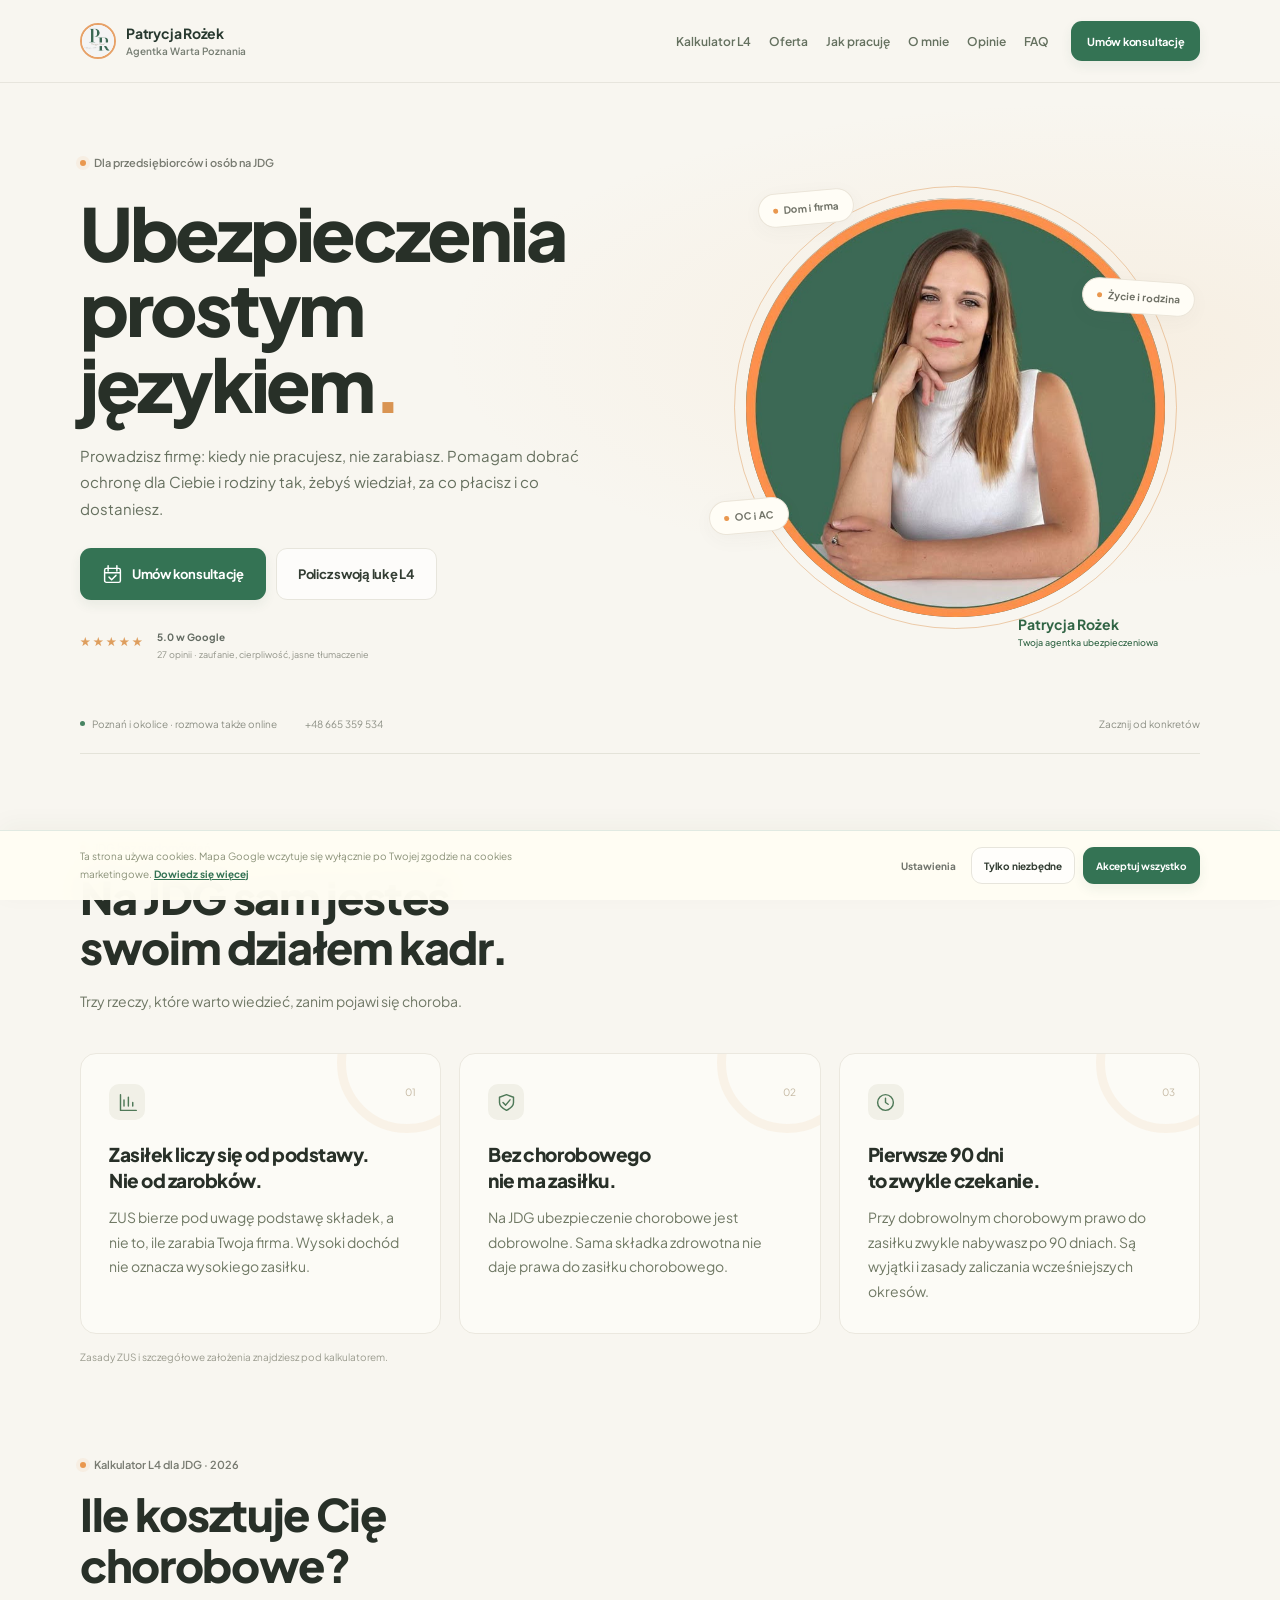
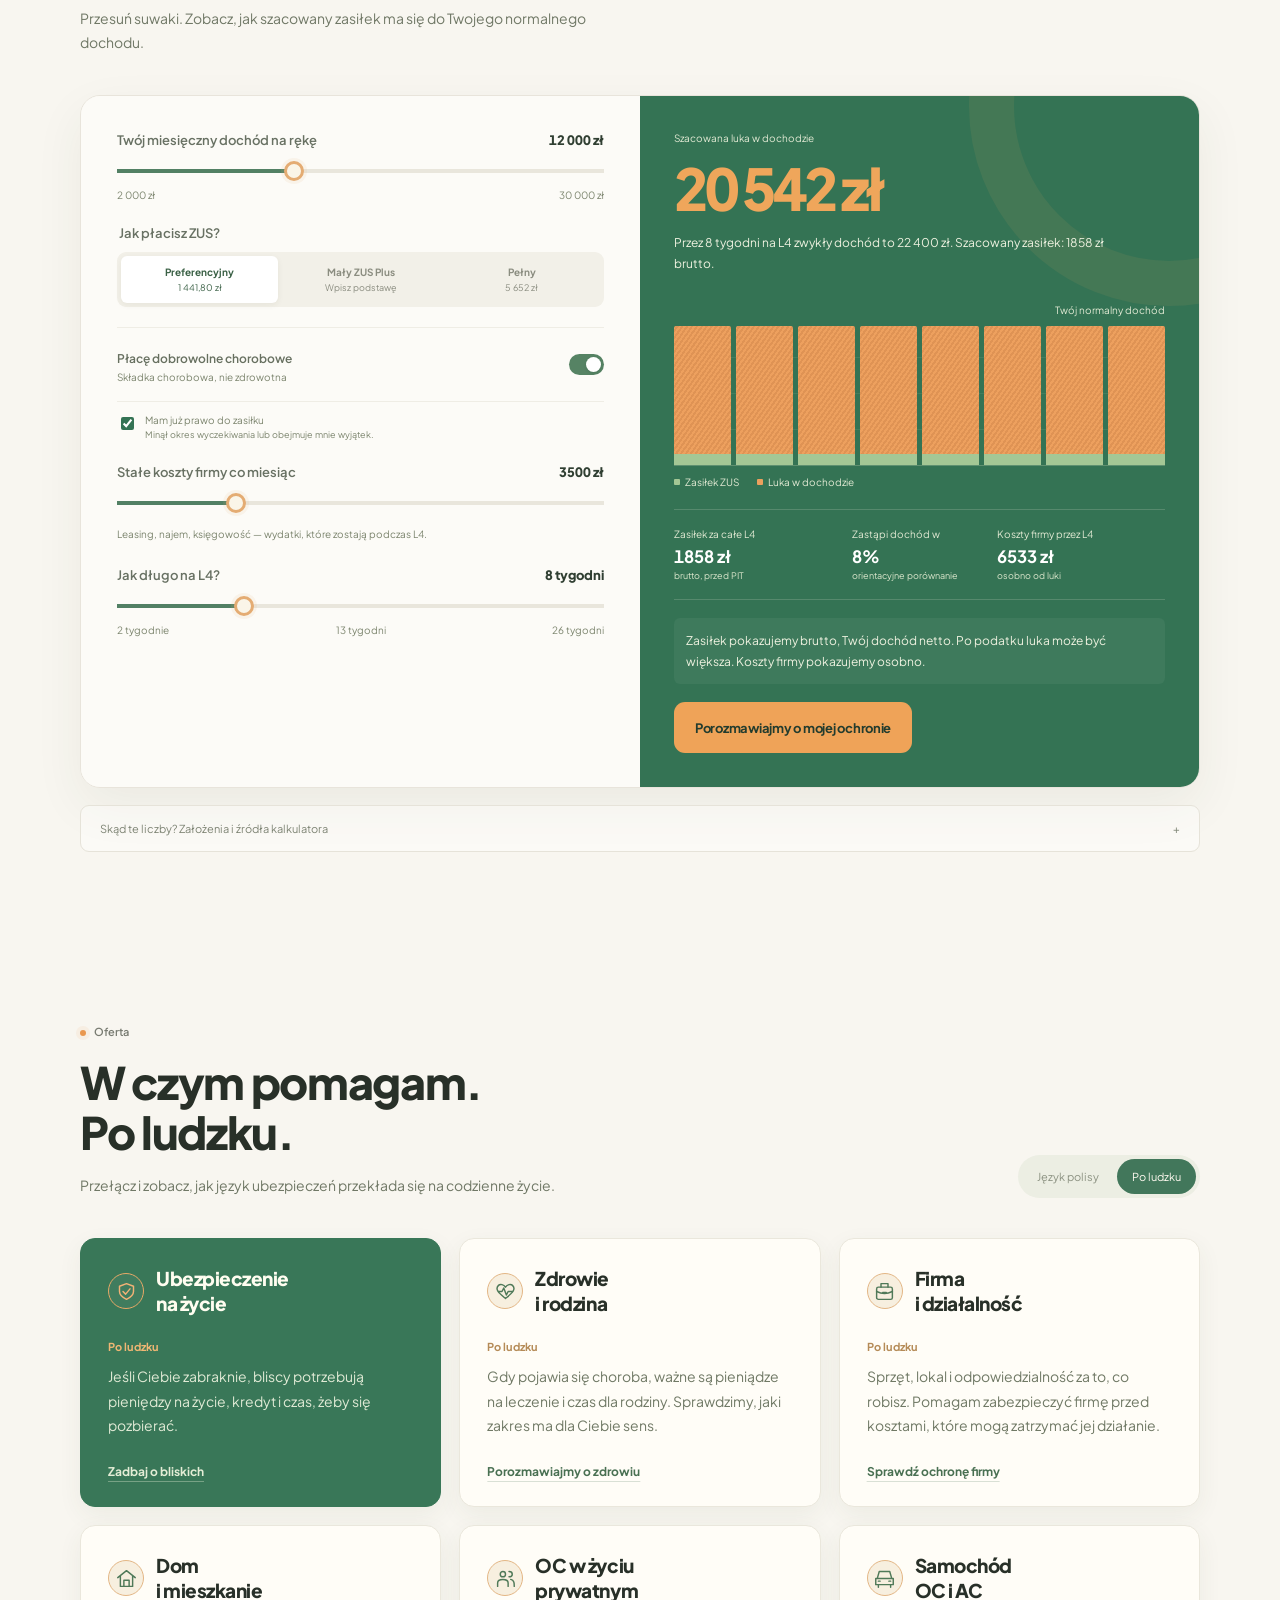
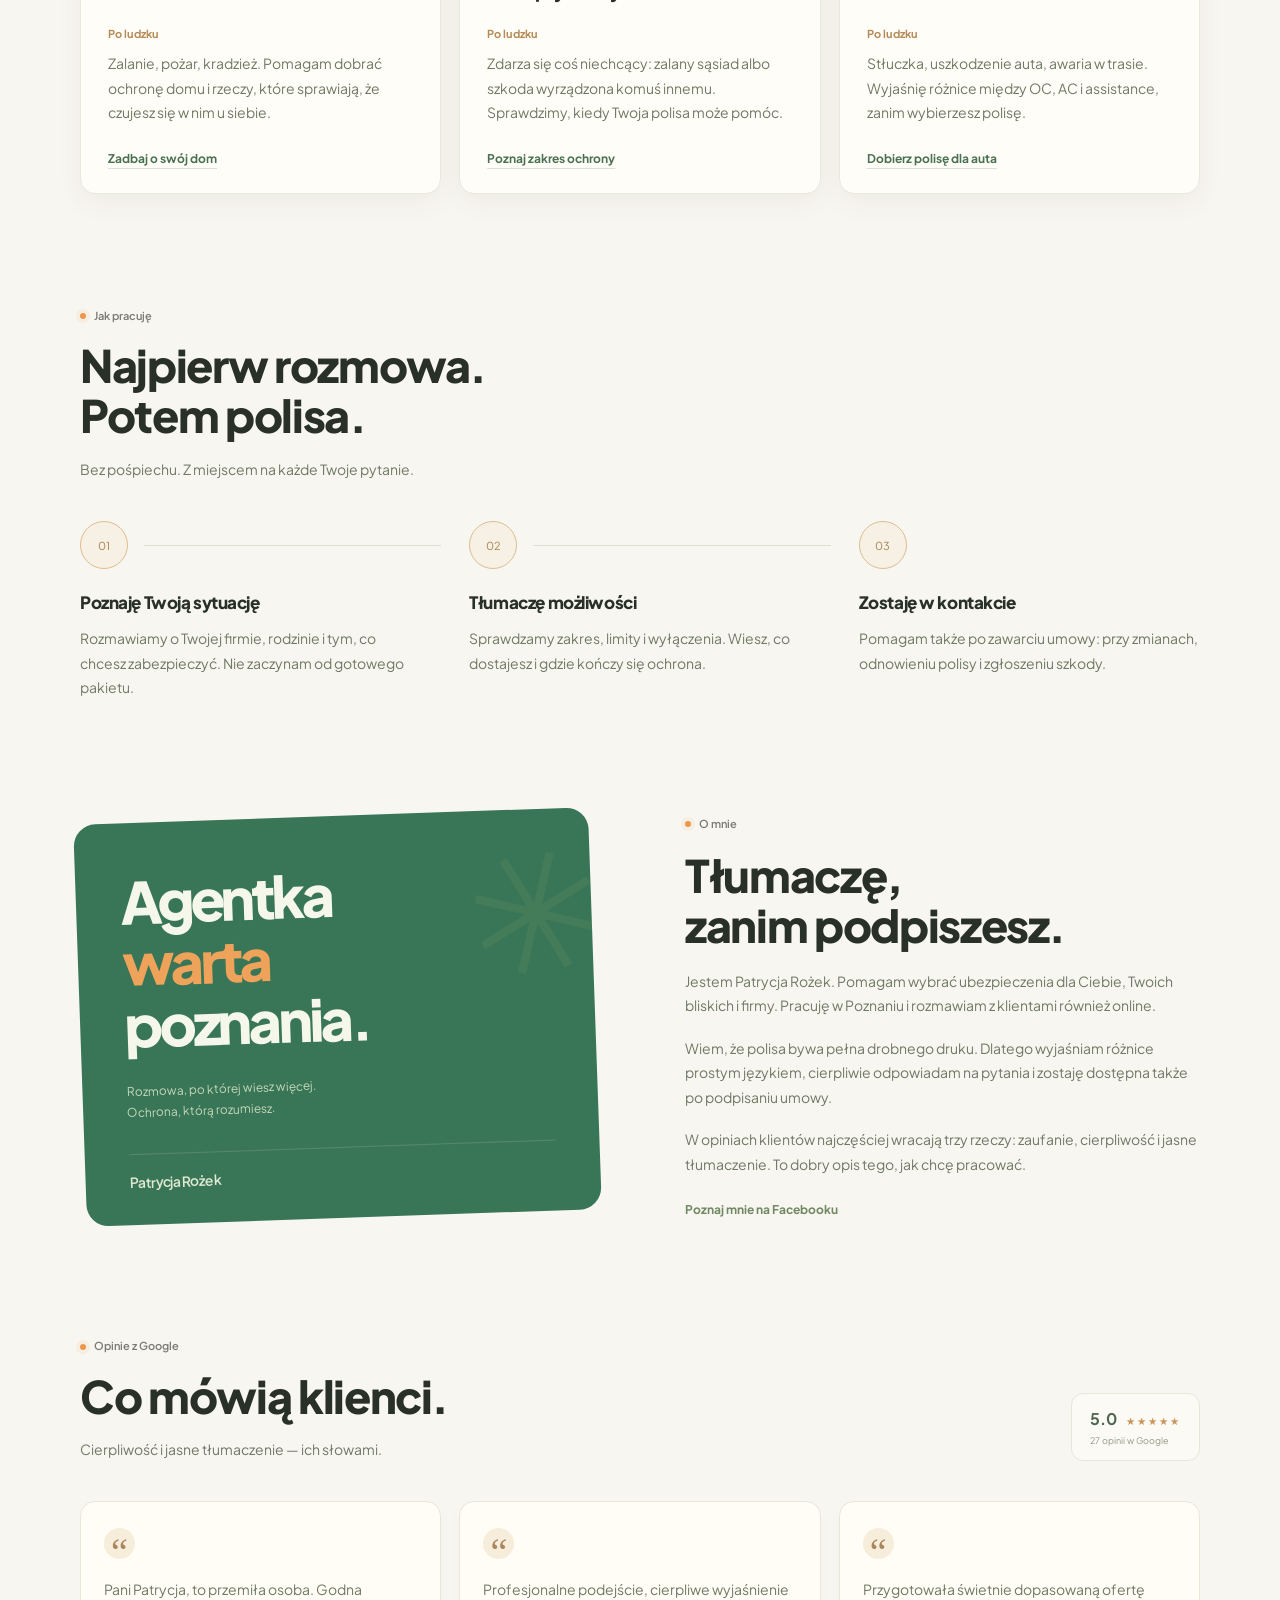
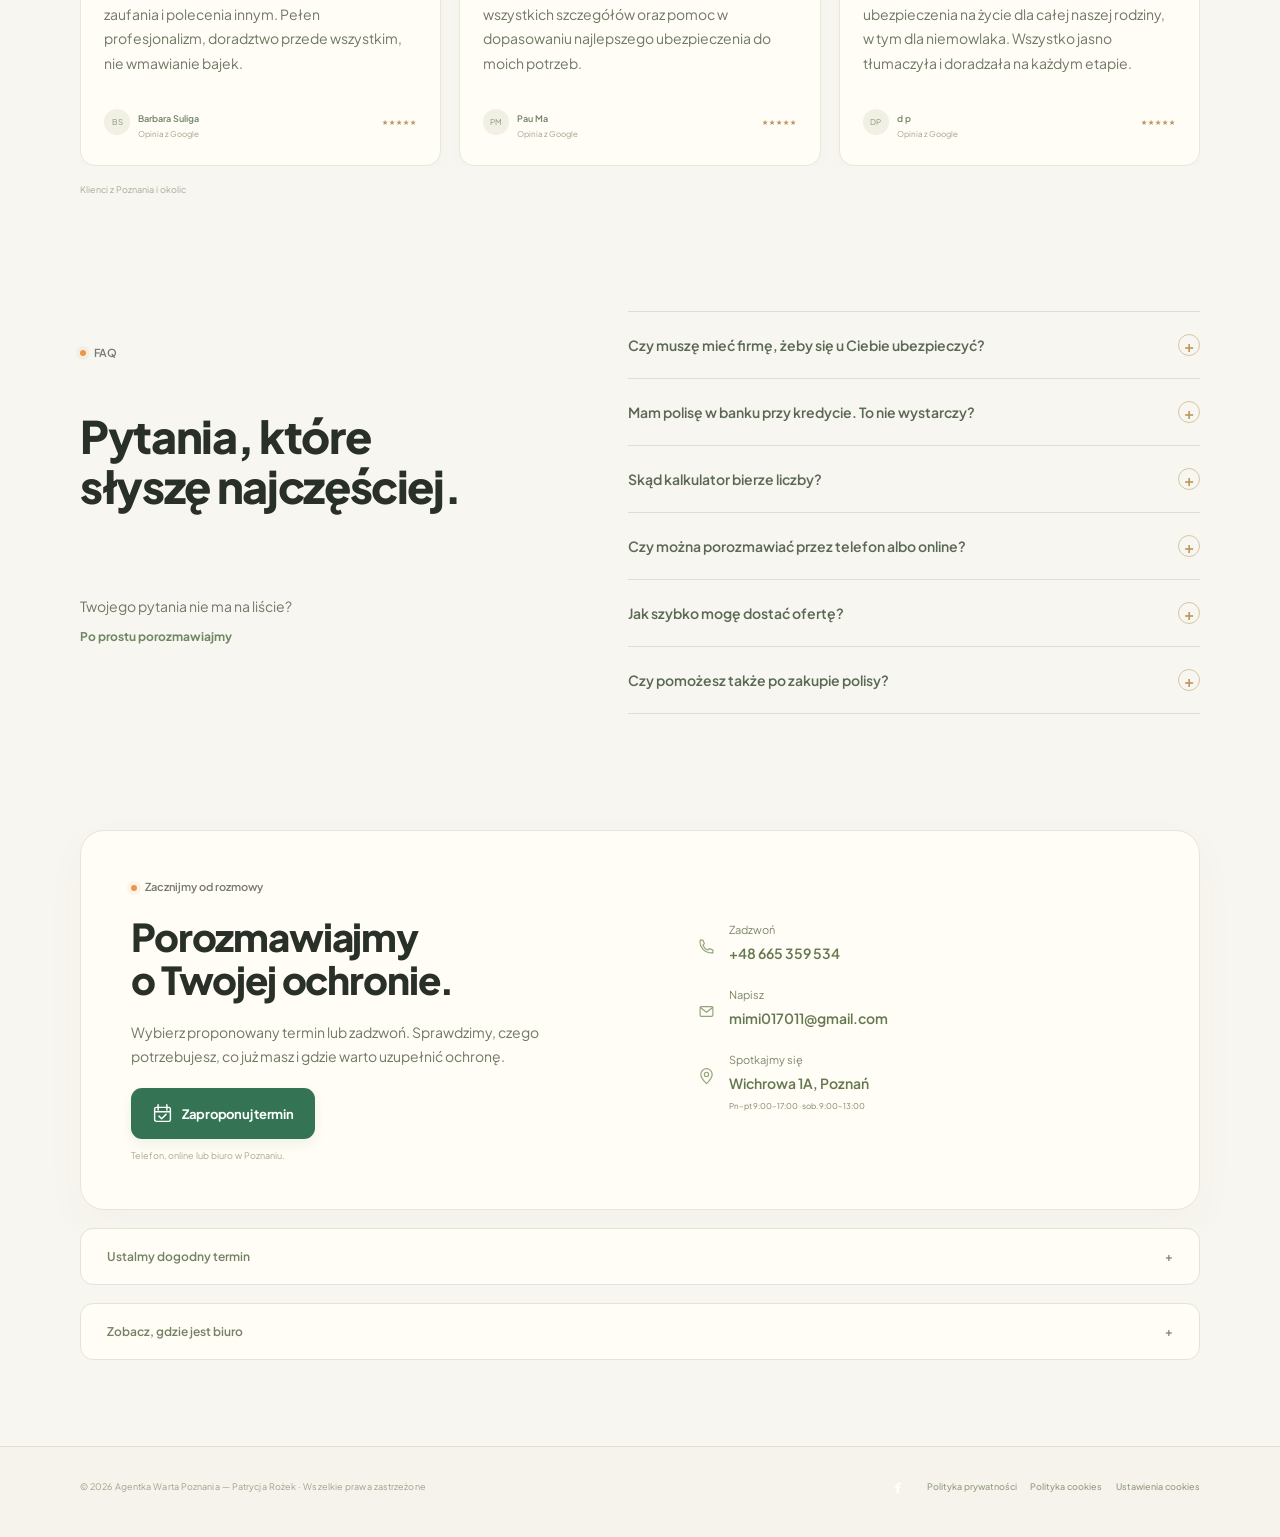
==== commit 243a6894: "Use Facebook profile portrait and refine interface without arrows" ====
--- a/index.html
+++ b/index.html
@@ -16,7 +16,7 @@
   <link rel="preconnect" href="https://fonts.gstatic.com" crossorigin>
   <link href="https://fonts.googleapis.com/css2?family=Fraunces:opsz,wght@9..144,600;9..144,700&family=Plus+Jakarta+Sans:wght@400;500;600;700;800&display=swap" rel="stylesheet">
   <link rel="stylesheet" href="assets/css/style.css?v=14">
-  <link rel="stylesheet" href="assets/css/landing.css?v=2">
+  <link rel="stylesheet" href="assets/css/landing.css?v=3">
 </head>
 <body>
   <a class="skip-link" href="#main">Przejdź do treści</a>
@@ -29,7 +29,7 @@
       <nav class="site-nav" id="site-nav" aria-label="Menu główne">
         <a href="#kalkulator">Kalkulator L4</a><a href="#oferta">Oferta</a><a href="#jak-pracuje">Jak pracuję</a><a href="#o-mnie">O mnie</a><a href="#opinie">Opinie</a><a href="#faq">FAQ</a>
       </nav>
-      <a class="button primary header-cta" href="#rezerwacja">Umów konsultację <span aria-hidden="true">↗</span></a>
+      <a class="button primary header-cta" href="#rezerwacja">Umów konsultację</a>
       <button class="nav-toggle" id="nav-toggle" aria-label="Otwórz menu" aria-expanded="false" aria-controls="site-nav"><span></span><span></span><span></span></button>
     </div>
   </header>
@@ -41,19 +41,19 @@
           <p class="kicker"><span></span>Dla przedsiębiorców i osób na JDG</p>
           <h1 id="hero-title">Ubezpieczenia<br> prostym<br> językiem<span class="orange-dot">.</span></h1>
           <p class="hero-lead">Prowadzisz firmę: kiedy nie pracujesz, nie zarabiasz. Pomagam dobrać ochronę dla Ciebie i rodziny tak, żebyś wiedział, za co płacisz i co dostaniesz.</p>
-          <div class="landing-actions"><a class="button primary" href="#rezerwacja"><svg class="inline-icon" aria-hidden="true"><use href="#i-calendar"></use></svg>Umów konsultację</a><a class="button outline" href="#kalkulator">Policz swoją lukę L4 <span aria-hidden="true">↘</span></a></div>
+          <div class="landing-actions"><a class="button primary" href="#rezerwacja"><svg class="inline-icon" aria-hidden="true"><use href="#i-calendar"></use></svg>Umów konsultację</a><a class="button outline" href="#kalkulator">Policz swoją lukę L4</a></div>
           <div class="hero-proof"><span class="proof-stars" aria-label="5 na 5 gwiazdek">★★★★★</span><span><strong>5.0 w Google</strong><small>27 opinii · zaufanie, cierpliwość, jasne tłumaczenie</small></span></div>
         </div>
         <div class="portrait-scene">
           <div class="portrait-orbit"></div>
-          <div class="portrait-circle is-cutout"><img class="hero-portrait" src="assets/photos/portrait-cutout-v2.png" alt="Patrycja Rożek — Agentka Warta Poznania" width="1024" height="1536" fetchpriority="high"></div>
+          <div class="portrait-circle"><img class="hero-portrait" src="assets/photos/patrycja-facebook.jpg" alt="Patrycja Rożek — Agentka Warta Poznania" width="715" height="720" fetchpriority="high"></div>
           <span class="portrait-tag tag-top"><span></span>Dom i firma</span>
           <span class="portrait-tag tag-right"><span></span>Życie i rodzina</span>
           <span class="portrait-tag tag-left"><span></span>OC i AC</span>
           <span class="portrait-signature">Patrycja Rożek<small>Twoja agentka ubezpieczeniowa</small></span>
         </div>
       </div>
-      <div class="container hero-bottom"><span><span class="status-dot"></span>Poznań i okolice · rozmowa także online</span><a href="tel:+48665359534">+48 665 359 534 <span aria-hidden="true">↗</span></a><a href="#kalkulator" class="discover-link">Zacznij od konkretów <span aria-hidden="true">↓</span></a></div>
+      <div class="container hero-bottom"><span><span class="status-dot"></span>Poznań i okolice · rozmowa także online</span><a href="tel:+48665359534">+48 665 359 534</a><a href="#kalkulator" class="discover-link">Zacznij od konkretów</a></div>
     </section>
 
     <section class="landing-section reality-section" aria-labelledby="reality-title">
@@ -84,10 +84,10 @@
             <div class="result-decoration" aria-hidden="true"></div><p class="result-kicker">Szacowana luka w dochodzie</p><p class="result-total" id="l4-gap">20 542 zł</p><p class="result-description" id="l4-description">Przez 8 tygodni na L4 Twój normalny dochód będzie znacznie wyższy od zasiłku.</p>
             <div class="income-chart" role="img" aria-label="Porównanie zasiłku ZUS i brakującego dochodu" id="l4-chart"><span class="chart-reference">Twój normalny dochód</span><div class="chart-bars" id="l4-bars"></div><div class="chart-legend"><span><i class="legend-zus"></i>Zasiłek ZUS</span><span><i class="legend-gap"></i>Luka w dochodzie</span></div></div>
             <div class="result-stats"><div><span>Zasiłek za całe L4</span><strong id="l4-benefit">1 858 zł</strong><small>brutto, przed PIT</small></div><div><span>Zastąpi dochód w</span><strong id="l4-percent">8%</strong><small>orientacyjne porównanie</small></div><div><span>Koszty firmy przez L4</span><strong id="l4-total-costs">6 533 zł</strong><small>osobno od luki</small></div></div>
-            <p class="result-note" id="l4-note">Zasiłek nie musi wystarczyć na Twoje codzienne wydatki. Porozmawiajmy o tym, co warto zabezpieczyć.</p><a class="button orange" href="#rezerwacja">Porozmawiajmy o mojej ochronie <span aria-hidden="true">↗</span></a>
+            <p class="result-note" id="l4-note">Zasiłek nie musi wystarczyć na Twoje codzienne wydatki. Porozmawiajmy o tym, co warto zabezpieczyć.</p><a class="button orange" href="#rezerwacja">Porozmawiajmy o mojej ochronie</a>
           </div>
         </div>
-        <details class="calculator-assumptions"><summary>Skąd te liczby? Założenia i źródła kalkulatora <span aria-hidden="true">+</span></summary><div><p>To uproszczona symulacja zwykłego zasiłku chorobowego na JDG, przy niezmiennej podstawie przez 12 pełnych miesięcy: podstawa × (1 − 13,71%) × 80% ÷ 30 × liczba dni. Stawka dzienna jest zaokrąglana do groszy. Przy Małym ZUS Plus wpisz swoją rzeczywistą średnią podstawę; nie wyliczamy jej z dochodu.</p><p><strong>Ważne dla wyniku:</strong> zasiłek pokazujemy brutto, a Twój dochód podajesz netto. Po podatku luka może być większa. Stałe koszty firmy pokazujemy osobno i nie dodajemy ich do luki. Przyjmujemy brak zarobków z pracy podczas L4. Nie uwzględniamy szczególnych przypadków, zmian podstawy, zadłużenia wobec ZUS ani świadczeń z prywatnych polis. Kalkulator nie ustala prawa do świadczenia ani ceny ubezpieczenia.</p><p>Podstawy na 2026 rok: preferencyjna 1 441,80 zł, pełna 5 652 zł. <a href="https://www.zus.pl/baza-wiedzy/skladki-wskazniki-odsetki/skladki/wysokosc-skladek-na-ubezpieczenia-spoleczne" target="_blank" rel="noopener noreferrer">Składki ZUS 2026 ↗</a> · <a href="https://www.zus.pl/swiadczenia/zasilki/zasilek-chorobowy/podstawa-wymiaru/dla-ubezpieczonych-niebedacych-pracownikami" target="_blank" rel="noopener noreferrer">Podstawa zasiłku ↗</a> · <a href="https://psz.zus.pl/pl/web/guest/swiadczenia/zasilki/zasilek-chorobowy/z-ubezpieczenia-chorobowego/prawo-do-zasilku-i-okres-przyslugiwania" target="_blank" rel="noopener noreferrer">Prawo do zasiłku i okres wyczekiwania ↗</a></p></div></details>
+        <details class="calculator-assumptions"><summary>Skąd te liczby? Założenia i źródła kalkulatora <span aria-hidden="true">+</span></summary><div><p>To uproszczona symulacja zwykłego zasiłku chorobowego na JDG, przy niezmiennej podstawie przez 12 pełnych miesięcy: podstawa × (1 − 13,71%) × 80% ÷ 30 × liczba dni. Stawka dzienna jest zaokrąglana do groszy. Przy Małym ZUS Plus wpisz swoją rzeczywistą średnią podstawę; nie wyliczamy jej z dochodu.</p><p><strong>Ważne dla wyniku:</strong> zasiłek pokazujemy brutto, a Twój dochód podajesz netto. Po podatku luka może być większa. Stałe koszty firmy pokazujemy osobno i nie dodajemy ich do luki. Przyjmujemy brak zarobków z pracy podczas L4. Nie uwzględniamy szczególnych przypadków, zmian podstawy, zadłużenia wobec ZUS ani świadczeń z prywatnych polis. Kalkulator nie ustala prawa do świadczenia ani ceny ubezpieczenia.</p><p>Podstawy na 2026 rok: preferencyjna 1 441,80 zł, pełna 5 652 zł. <a href="https://www.zus.pl/baza-wiedzy/skladki-wskazniki-odsetki/skladki/wysokosc-skladek-na-ubezpieczenia-spoleczne" target="_blank" rel="noopener noreferrer">Składki ZUS 2026</a> · <a href="https://www.zus.pl/swiadczenia/zasilki/zasilek-chorobowy/podstawa-wymiaru/dla-ubezpieczonych-niebedacych-pracownikami" target="_blank" rel="noopener noreferrer">Podstawa zasiłku</a> · <a href="https://psz.zus.pl/pl/web/guest/swiadczenia/zasilki/zasilek-chorobowy/z-ubezpieczenia-chorobowego/prawo-do-zasilku-i-okres-przyslugiwania" target="_blank" rel="noopener noreferrer">Prawo do zasiłku i okres wyczekiwania</a></p></div></details>
       </div>
     </section>
 
@@ -95,26 +95,26 @@
       <div class="container">
         <div class="section-heading-row"><div class="section-intro"><p class="kicker"><span></span>Oferta</p><h2 id="offer-title">W czym pomagam.<br> Po ludzku.</h2><p>Przełącz i zobacz, jak język ubezpieczeń przekłada się na codzienne życie.</p></div><div class="language-control" role="group" aria-label="Język opisów ubezpieczeń"><button type="button" data-language="policy" aria-pressed="false">Język polisy</button><button type="button" data-language="plain" aria-pressed="true">Po ludzku</button></div></div>
         <div class="offer-grid">
-          <article class="offer-card featured"><div class="offer-card-heading"><span class="card-icon"><svg aria-hidden="true"><use href="#i-shield"></use></svg></span><h3>Ubezpieczenie<br> na życie</h3></div><p class="offer-language">Po ludzku</p><p class="offer-description" data-plain="Jeśli Ciebie zabraknie, bliscy potrzebują pieniędzy na życie, kredyt i czas, żeby się pozbierać." data-policy="Ochrona finansowa uposażonych w razie śmierci ubezpieczonego, zgodnie z sumą ubezpieczenia i warunkami umowy.">Jeśli Ciebie zabraknie, bliscy potrzebują pieniędzy na życie, kredyt i czas, żeby się pozbierać.</p><a href="#rezerwacja" class="offer-link">Zadbaj o bliskich <span aria-hidden="true">↗</span></a></article>
-          <article class="offer-card"><div class="offer-card-heading"><span class="card-icon"><svg aria-hidden="true"><use href="#i-heart"></use></svg></span><h3>Zdrowie<br> i rodzina</h3></div><p class="offer-language">Po ludzku</p><p class="offer-description" data-plain="Gdy pojawia się choroba, ważne są pieniądze na leczenie i czas dla rodziny. Sprawdzimy, jaki zakres ma dla Ciebie sens." data-policy="Dobór ochrony na wypadek zdarzeń dotyczących zdrowia, z uwzględnieniem definicji, limitów i wyłączeń w OWU.">Gdy pojawia się choroba, ważne są pieniądze na leczenie i czas dla rodziny. Sprawdzimy, jaki zakres ma dla Ciebie sens.</p><a href="#rezerwacja" class="offer-link">Porozmawiajmy o zdrowiu <span aria-hidden="true">↗</span></a></article>
-          <article class="offer-card"><div class="offer-card-heading"><span class="card-icon"><svg aria-hidden="true"><use href="#i-case"></use></svg></span><h3>Firma<br> i działalność</h3></div><p class="offer-language">Po ludzku</p><p class="offer-description" data-plain="Sprzęt, lokal i odpowiedzialność za to, co robisz. Pomagam zabezpieczyć firmę przed kosztami, które mogą zatrzymać jej działanie." data-policy="Ubezpieczenia mienia przedsiębiorstwa oraz odpowiedzialności cywilnej z tytułu prowadzonej działalności gospodarczej.">Sprzęt, lokal i odpowiedzialność za to, co robisz. Pomagam zabezpieczyć firmę przed kosztami, które mogą zatrzymać jej działanie.</p><a href="#rezerwacja" class="offer-link">Sprawdź ochronę firmy <span aria-hidden="true">↗</span></a></article>
-          <article class="offer-card"><div class="offer-card-heading"><span class="card-icon"><svg aria-hidden="true"><use href="#i-home"></use></svg></span><h3>Dom<br> i mieszkanie</h3></div><p class="offer-language">Po ludzku</p><p class="offer-description" data-plain="Zalanie, pożar, kradzież. Pomagam dobrać ochronę domu i rzeczy, które sprawiają, że czujesz się w nim u siebie." data-policy="Ochrona murów, elementów stałych i ruchomości domowych od zdarzeń określonych w OWU, według ustalonych sum ubezpieczenia.">Zalanie, pożar, kradzież. Pomagam dobrać ochronę domu i rzeczy, które sprawiają, że czujesz się w nim u siebie.</p><a href="#rezerwacja" class="offer-link">Zadbaj o swój dom <span aria-hidden="true">↗</span></a></article>
-          <article class="offer-card"><div class="offer-card-heading"><span class="card-icon"><svg aria-hidden="true"><use href="#i-people"></use></svg></span><h3>OC w życiu<br> prywatnym</h3></div><p class="offer-language">Po ludzku</p><p class="offer-description" data-plain="Zdarza się coś niechcący: zalany sąsiad albo szkoda wyrządzona komuś innemu. Sprawdzimy, kiedy Twoja polisa może pomóc." data-policy="Odpowiedzialność cywilna za szkody osobowe i rzeczowe wyrządzone osobom trzecim w życiu prywatnym, w granicach umowy.">Zdarza się coś niechcący: zalany sąsiad albo szkoda wyrządzona komuś innemu. Sprawdzimy, kiedy Twoja polisa może pomóc.</p><a href="#rezerwacja" class="offer-link">Poznaj zakres ochrony <span aria-hidden="true">↗</span></a></article>
-          <article class="offer-card"><div class="offer-card-heading"><span class="card-icon"><svg aria-hidden="true"><use href="#i-car"></use></svg></span><h3>Samochód<br> OC i AC</h3></div><p class="offer-language">Po ludzku</p><p class="offer-description" data-plain="Stłuczka, uszkodzenie auta, awaria w trasie. Wyjaśnię różnice między OC, AC i assistance, zanim wybierzesz polisę." data-policy="Obowiązkowe OC posiadaczy pojazdów, dobrowolne autocasco i świadczenia assistance, według wybranego wariantu ochrony.">Stłuczka, uszkodzenie auta, awaria w trasie. Wyjaśnię różnice między OC, AC i assistance, zanim wybierzesz polisę.</p><a href="#rezerwacja" class="offer-link">Dobierz polisę dla auta <span aria-hidden="true">↗</span></a></article>
+          <article class="offer-card featured"><div class="offer-card-heading"><span class="card-icon"><svg aria-hidden="true"><use href="#i-shield"></use></svg></span><h3>Ubezpieczenie<br> na życie</h3></div><p class="offer-language">Po ludzku</p><p class="offer-description" data-plain="Jeśli Ciebie zabraknie, bliscy potrzebują pieniędzy na życie, kredyt i czas, żeby się pozbierać." data-policy="Ochrona finansowa uposażonych w razie śmierci ubezpieczonego, zgodnie z sumą ubezpieczenia i warunkami umowy.">Jeśli Ciebie zabraknie, bliscy potrzebują pieniędzy na życie, kredyt i czas, żeby się pozbierać.</p><a href="#rezerwacja" class="offer-link">Zadbaj o bliskich</a></article>
+          <article class="offer-card"><div class="offer-card-heading"><span class="card-icon"><svg aria-hidden="true"><use href="#i-heart"></use></svg></span><h3>Zdrowie<br> i rodzina</h3></div><p class="offer-language">Po ludzku</p><p class="offer-description" data-plain="Gdy pojawia się choroba, ważne są pieniądze na leczenie i czas dla rodziny. Sprawdzimy, jaki zakres ma dla Ciebie sens." data-policy="Dobór ochrony na wypadek zdarzeń dotyczących zdrowia, z uwzględnieniem definicji, limitów i wyłączeń w OWU.">Gdy pojawia się choroba, ważne są pieniądze na leczenie i czas dla rodziny. Sprawdzimy, jaki zakres ma dla Ciebie sens.</p><a href="#rezerwacja" class="offer-link">Porozmawiajmy o zdrowiu</a></article>
+          <article class="offer-card"><div class="offer-card-heading"><span class="card-icon"><svg aria-hidden="true"><use href="#i-case"></use></svg></span><h3>Firma<br> i działalność</h3></div><p class="offer-language">Po ludzku</p><p class="offer-description" data-plain="Sprzęt, lokal i odpowiedzialność za to, co robisz. Pomagam zabezpieczyć firmę przed kosztami, które mogą zatrzymać jej działanie." data-policy="Ubezpieczenia mienia przedsiębiorstwa oraz odpowiedzialności cywilnej z tytułu prowadzonej działalności gospodarczej.">Sprzęt, lokal i odpowiedzialność za to, co robisz. Pomagam zabezpieczyć firmę przed kosztami, które mogą zatrzymać jej działanie.</p><a href="#rezerwacja" class="offer-link">Sprawdź ochronę firmy</a></article>
+          <article class="offer-card"><div class="offer-card-heading"><span class="card-icon"><svg aria-hidden="true"><use href="#i-home"></use></svg></span><h3>Dom<br> i mieszkanie</h3></div><p class="offer-language">Po ludzku</p><p class="offer-description" data-plain="Zalanie, pożar, kradzież. Pomagam dobrać ochronę domu i rzeczy, które sprawiają, że czujesz się w nim u siebie." data-policy="Ochrona murów, elementów stałych i ruchomości domowych od zdarzeń określonych w OWU, według ustalonych sum ubezpieczenia.">Zalanie, pożar, kradzież. Pomagam dobrać ochronę domu i rzeczy, które sprawiają, że czujesz się w nim u siebie.</p><a href="#rezerwacja" class="offer-link">Zadbaj o swój dom</a></article>
+          <article class="offer-card"><div class="offer-card-heading"><span class="card-icon"><svg aria-hidden="true"><use href="#i-people"></use></svg></span><h3>OC w życiu<br> prywatnym</h3></div><p class="offer-language">Po ludzku</p><p class="offer-description" data-plain="Zdarza się coś niechcący: zalany sąsiad albo szkoda wyrządzona komuś innemu. Sprawdzimy, kiedy Twoja polisa może pomóc." data-policy="Odpowiedzialność cywilna za szkody osobowe i rzeczowe wyrządzone osobom trzecim w życiu prywatnym, w granicach umowy.">Zdarza się coś niechcący: zalany sąsiad albo szkoda wyrządzona komuś innemu. Sprawdzimy, kiedy Twoja polisa może pomóc.</p><a href="#rezerwacja" class="offer-link">Poznaj zakres ochrony</a></article>
+          <article class="offer-card"><div class="offer-card-heading"><span class="card-icon"><svg aria-hidden="true"><use href="#i-car"></use></svg></span><h3>Samochód<br> OC i AC</h3></div><p class="offer-language">Po ludzku</p><p class="offer-description" data-plain="Stłuczka, uszkodzenie auta, awaria w trasie. Wyjaśnię różnice między OC, AC i assistance, zanim wybierzesz polisę." data-policy="Obowiązkowe OC posiadaczy pojazdów, dobrowolne autocasco i świadczenia assistance, według wybranego wariantu ochrony.">Stłuczka, uszkodzenie auta, awaria w trasie. Wyjaśnię różnice między OC, AC i assistance, zanim wybierzesz polisę.</p><a href="#rezerwacja" class="offer-link">Dobierz polisę dla auta</a></article>
         </div>
       </div>
     </section>
 
     <section class="landing-section process-section" id="jak-pracuje" aria-labelledby="process-title"><div class="container"><div class="section-intro"><p class="kicker"><span></span>Jak pracuję</p><h2 id="process-title">Najpierw rozmowa.<br> Potem polisa.</h2><p>Bez pośpiechu. Z miejscem na każde Twoje pytanie.</p></div><div class="process-grid"><article><span class="process-number">01</span><h3>Poznaję Twoją sytuację</h3><p>Rozmawiamy o Twojej firmie, rodzinie i tym, co chcesz zabezpieczyć. Nie zaczynam od gotowego pakietu.</p></article><article><span class="process-number">02</span><h3>Tłumaczę możliwości</h3><p>Sprawdzamy zakres, limity i wyłączenia. Wiesz, co dostajesz i gdzie kończy się ochrona.</p></article><article><span class="process-number">03</span><h3>Zostaję w kontakcie</h3><p>Pomagam także po zawarciu umowy: przy zmianach, odnowieniu polisy i zgłoszeniu szkody.</p></article></div></div></section>
 
-    <section class="landing-section about-section" id="o-mnie" aria-labelledby="about-title"><div class="container about-grid"><div class="brand-statement"><span class="statement-symbol" aria-hidden="true">✳</span><p>Agentka<br> <span>warta</span><br> poznania.</p><div>Rozmowa, po której wiesz więcej.<br> Ochrona, którą rozumiesz.</div><span class="statement-sign">Patrycja Rożek</span></div><div class="about-copy"><p class="kicker"><span></span>O mnie</p><h2 id="about-title">Tłumaczę,<br> zanim podpiszesz.</h2><p>Jestem Patrycja Rożek. Pomagam wybrać ubezpieczenia dla Ciebie, Twoich bliskich i firmy. Pracuję w Poznaniu i rozmawiam z klientami również online.</p><p>Wiem, że polisa bywa pełna drobnego druku. Dlatego wyjaśniam różnice prostym językiem, cierpliwie odpowiadam na pytania i zostaję dostępna także po podpisaniu umowy.</p><p>W opiniach klientów najczęściej wracają trzy rzeczy: zaufanie, cierpliwość i jasne tłumaczenie. To dobry opis tego, jak chcę pracować.</p><a class="text-link" href="https://www.facebook.com/profile.php?id=100070211612275" target="_blank" rel="noopener noreferrer">Poznaj mnie na Facebooku <span aria-hidden="true">↗</span></a></div></div></section>
-
-    <section class="landing-section reviews-section" id="opinie" aria-labelledby="reviews-title"><div class="container"><div class="section-heading-row"><div class="section-intro"><p class="kicker"><span></span>Opinie z Google</p><h2 id="reviews-title">Co mówią klienci.</h2><p>Cierpliwość i jasne tłumaczenie — ich słowami.</p></div><a class="google-rating" href="https://www.google.com/search?hl=pl-PL&q=Agentka+Warta+Poznania&kgmid=/g/11rj_m68c8" target="_blank" rel="noopener noreferrer"><strong>5.0 <span>★★★★★</span></strong><small>27 opinii w Google ↗</small></a></div><div class="review-track" id="review-track"><article class="testimonial"><span class="quote-mark" aria-hidden="true">“</span><p>Pani Patrycja, to przemiła osoba. Godna zaufania i polecenia innym. Pełen profesjonalizm, doradztwo przede wszystkim, nie wmawianie bajek.</p><footer><span class="review-avatar">BS</span><span><strong>Barbara Suliga</strong><small>Opinia z Google</small></span><span class="review-stars" aria-label="5 gwiazdek">★★★★★</span></footer></article><article class="testimonial"><span class="quote-mark" aria-hidden="true">“</span><p>Profesjonalne podejście, cierpliwe wyjaśnienie wszystkich szczegółów oraz pomoc w dopasowaniu najlepszego ubezpieczenia do moich potrzeb.</p><footer><span class="review-avatar">PM</span><span><strong>Pau Ma</strong><small>Opinia z Google</small></span><span class="review-stars" aria-label="5 gwiazdek">★★★★★</span></footer></article><article class="testimonial"><span class="quote-mark" aria-hidden="true">“</span><p>Przygotowała świetnie dopasowaną ofertę ubezpieczenia na życie dla całej naszej rodziny, w tym dla niemowlaka. Wszystko jasno tłumaczyła i doradzała na każdym etapie.</p><footer><span class="review-avatar">DP</span><span><strong>d p</strong><small>Opinia z Google</small></span><span class="review-stars" aria-label="5 gwiazdek">★★★★★</span></footer></article></div><div class="review-navigation"><span>Klienci z Poznania i okolic</span><div><button type="button" id="reviews-prev" aria-label="Poprzednia opinia" aria-controls="review-track">←</button><button type="button" id="reviews-next" aria-label="Następna opinia" aria-controls="review-track">→</button></div></div></div></section>
-
-    <section class="landing-section faq-section" id="faq" aria-labelledby="faq-title"><div class="container faq-layout"><div class="section-intro"><p class="kicker"><span></span>FAQ</p><h2 id="faq-title">Pytania, które<br> słyszę najczęściej.</h2><p>Twojego pytania nie ma na liście?<br> <a href="#kontakt" class="text-link">Po prostu porozmawiajmy ↗</a></p></div><div class="landing-faq"><details><summary>Czy muszę mieć firmę, żeby się u Ciebie ubezpieczyć?<span aria-hidden="true">+</span></summary><p>Nie. Pomagam także klientom indywidualnym: w ochronie życia i rodziny, domu, mieszkania oraz samochodu.</p></details><details><summary>Mam polisę w banku przy kredycie. To nie wystarczy?<span aria-hidden="true">+</span></summary><p>To zależy od zakresu. Możemy wspólnie sprawdzić sumę ubezpieczenia, zdarzenia objęte ochroną, wyłączenia i to, kogo zabezpiecza polisa. Dopiero wtedy widać, czy odpowiada na Twoje potrzeby.</p></details><details><summary>Skąd kalkulator bierze liczby?<span aria-hidden="true">+</span></summary><p>Z zasad ustalania zwykłego zasiłku chorobowego i podstaw składek ZUS na 2026 rok. Szczegółowy wzór, uproszczenia i linki do ZUS są <a href="#kalkulator">pod kalkulatorem</a>. To symulacja, a nie decyzja ZUS lub oferta polisy.</p></details><details><summary>Czy można porozmawiać przez telefon albo online?<span aria-hidden="true">+</span></summary><p>Tak. Możemy spotkać się w biurze na Wichrowej 1A w Poznaniu, porozmawiać telefonicznie albo ustalić spotkanie online.</p></details><details><summary>Jak szybko mogę dostać ofertę?<span aria-hidden="true">+</span></summary><p>Zazwyczaj możemy omówić pierwsze warianty już podczas pierwszej rozmowy. Przy bardziej złożonej sprawie ustalimy, jakie informacje są potrzebne i kiedy przygotuję ofertę.</p></details><details><summary>Czy pomożesz także po zakupie polisy?<span aria-hidden="true">+</span></summary><p>Tak. Pomagam przy zmianach, odnowieniu polisy, dokumentach i zgłoszeniu szkody. Kontakt do mnie pozostaje ten sam przez cały czas trwania umowy.</p></details></div></div></section>
-
-    <section class="landing-section consultation-section" id="rezerwacja" aria-labelledby="consultation-title"><div class="container"><div class="consultation-card"><div class="consultation-copy"><p class="kicker"><span></span>Zacznijmy od rozmowy</p><h2 id="consultation-title">Porozmawiajmy<br> o Twojej ochronie.</h2><p>Wybierz proponowany termin lub zadzwoń. Sprawdzimy, czego potrzebujesz, co już masz i gdzie warto uzupełnić ochronę.</p><a href="#consultation-form" class="button primary" id="show-consultation"><svg class="inline-icon" aria-hidden="true"><use href="#i-calendar"></use></svg>Zaproponuj termin <span aria-hidden="true">↗</span></a><small>Telefon, online lub biuro w Poznaniu.</small></div><address class="consultation-contact" id="kontakt"><div><svg aria-hidden="true"><use href="#i-phone"></use></svg><span><small>Zadzwoń</small><a href="tel:+48665359534">+48 665 359 534</a></span></div><div><svg aria-hidden="true"><use href="#i-mail"></use></svg><span><small>Napisz</small><a href="mailto:mimi017011@gmail.com">mimi017011@gmail.com</a></span></div><div><svg aria-hidden="true"><use href="#i-pin"></use></svg><span><small>Spotkajmy się</small><a href="https://maps.google.com/?q=Wichrowa%201A%2C%2060-449%20Pozna%C5%84" target="_blank" rel="noopener noreferrer">Wichrowa 1A, Poznań ↗</a><small>Pn–pt 9:00–17:00 · sob. 9:00–13:00</small></span></div></address></div>
-      <details class="consultation-form-wrap" id="consultation-form"><summary>Ustalmy dogodny termin <span aria-hidden="true">+</span></summary><div class="consultation-form-inner"><p>Podaj swoje dane i proponowany termin. Przygotuję wiadomość, którą wyślesz ze swojej poczty. Termin potwierdzę po kontakcie.</p><form id="appointment-form"><div class="appointment-grid"><label>Imię i nazwisko<input name="name" autocomplete="name" required placeholder="Twoje imię i nazwisko"></label><label>Telefon<input type="tel" name="phone" autocomplete="tel" required placeholder="+48 600 000 000"></label><label>E-mail<input type="email" name="email" autocomplete="email" required placeholder="ty@firma.pl"></label><label>O czym porozmawiamy?<select name="topic"><option>Moja ochrona i rodzina</option><option>Firma i JDG</option><option>Dom i mieszkanie</option><option>Samochód — OC / AC</option><option>Inna sprawa</option></select></label><label>Preferowany dzień<input type="date" name="date" id="appointment-date" required></label><label>Pora rozmowy<select name="time"><option>Rano, 9:00–12:00</option><option>Po południu, 12:00–17:00</option><option>Do ustalenia</option></select></label></div><label class="appointment-message">Dodatkowa wiadomość<textarea name="message" rows="3" placeholder="Krótko opisz, z czym przychodzisz."></textarea></label><label class="appointment-consent"><input type="checkbox" required><span>Zgadzam się na kontakt w celu obsługi zapytania. Informacje o danych znajdziesz w <a href="polityka-prywatnosci.html">polityce prywatności</a>.</span></label><button type="submit" class="button primary">Przygotuj wiadomość <span aria-hidden="true">↗</span></button><p id="appointment-status" role="status" aria-live="polite"></p><div class="appointment-draft" id="appointment-draft" hidden><label>Twoja wiadomość<textarea id="appointment-draft-text" readonly rows="8"></textarea></label><div class="landing-actions"><a class="button primary" id="appointment-mail-link" href="mailto:mimi017011@gmail.com">Otwórz w swojej poczcie ↗</a><button type="button" class="button outline" id="copy-appointment">Kopiuj wiadomość</button></div><p class="field-hint">Wyślij wiadomość na mimi017011@gmail.com. Samo przygotowanie wiadomości nie rezerwuje terminu.</p></div></form></div></details>
+    <section class="landing-section about-section" id="o-mnie" aria-labelledby="about-title"><div class="container about-grid"><div class="brand-statement"><span class="statement-symbol" aria-hidden="true">✳</span><p>Agentka<br> <span>warta</span><br> poznania.</p><div>Rozmowa, po której wiesz więcej.<br> Ochrona, którą rozumiesz.</div><span class="statement-sign">Patrycja Rożek</span></div><div class="about-copy"><p class="kicker"><span></span>O mnie</p><h2 id="about-title">Tłumaczę,<br> zanim podpiszesz.</h2><p>Jestem Patrycja Rożek. Pomagam wybrać ubezpieczenia dla Ciebie, Twoich bliskich i firmy. Pracuję w Poznaniu i rozmawiam z klientami również online.</p><p>Wiem, że polisa bywa pełna drobnego druku. Dlatego wyjaśniam różnice prostym językiem, cierpliwie odpowiadam na pytania i zostaję dostępna także po podpisaniu umowy.</p><p>W opiniach klientów najczęściej wracają trzy rzeczy: zaufanie, cierpliwość i jasne tłumaczenie. To dobry opis tego, jak chcę pracować.</p><a class="text-link" href="https://www.facebook.com/profile.php?id=100070211612275" target="_blank" rel="noopener noreferrer">Poznaj mnie na Facebooku</a></div></div></section>
+
+    <section class="landing-section reviews-section" id="opinie" aria-labelledby="reviews-title"><div class="container"><div class="section-heading-row"><div class="section-intro"><p class="kicker"><span></span>Opinie z Google</p><h2 id="reviews-title">Co mówią klienci.</h2><p>Cierpliwość i jasne tłumaczenie — ich słowami.</p></div><a class="google-rating" href="https://www.google.com/search?hl=pl-PL&q=Agentka+Warta+Poznania&kgmid=/g/11rj_m68c8" target="_blank" rel="noopener noreferrer"><strong>5.0 <span>★★★★★</span></strong><small>27 opinii w Google</small></a></div><div class="review-track" id="review-track"><article class="testimonial"><span class="quote-mark" aria-hidden="true">“</span><p>Pani Patrycja, to przemiła osoba. Godna zaufania i polecenia innym. Pełen profesjonalizm, doradztwo przede wszystkim, nie wmawianie bajek.</p><footer><span class="review-avatar">BS</span><span><strong>Barbara Suliga</strong><small>Opinia z Google</small></span><span class="review-stars" aria-label="5 gwiazdek">★★★★★</span></footer></article><article class="testimonial"><span class="quote-mark" aria-hidden="true">“</span><p>Profesjonalne podejście, cierpliwe wyjaśnienie wszystkich szczegółów oraz pomoc w dopasowaniu najlepszego ubezpieczenia do moich potrzeb.</p><footer><span class="review-avatar">PM</span><span><strong>Pau Ma</strong><small>Opinia z Google</small></span><span class="review-stars" aria-label="5 gwiazdek">★★★★★</span></footer></article><article class="testimonial"><span class="quote-mark" aria-hidden="true">“</span><p>Przygotowała świetnie dopasowaną ofertę ubezpieczenia na życie dla całej naszej rodziny, w tym dla niemowlaka. Wszystko jasno tłumaczyła i doradzała na każdym etapie.</p><footer><span class="review-avatar">DP</span><span><strong>d p</strong><small>Opinia z Google</small></span><span class="review-stars" aria-label="5 gwiazdek">★★★★★</span></footer></article></div><div class="review-navigation"><span>Klienci z Poznania i okolic</span><div id="reviews-pagination" role="group" aria-label="Opinie klientów"><button type="button" data-review-index="0" aria-label="Pokaż pierwszą opinię" aria-current="true" aria-controls="review-track"></button><button type="button" data-review-index="1" aria-label="Pokaż drugą opinię" aria-controls="review-track"></button><button type="button" data-review-index="2" aria-label="Pokaż trzecią opinię" aria-controls="review-track"></button></div></div></div></section>
+
+    <section class="landing-section faq-section" id="faq" aria-labelledby="faq-title"><div class="container faq-layout"><div class="section-intro"><p class="kicker"><span></span>FAQ</p><h2 id="faq-title">Pytania, które<br> słyszę najczęściej.</h2><p>Twojego pytania nie ma na liście?<br> <a href="#kontakt" class="text-link">Po prostu porozmawiajmy</a></p></div><div class="landing-faq"><details><summary>Czy muszę mieć firmę, żeby się u Ciebie ubezpieczyć?<span aria-hidden="true">+</span></summary><p>Nie. Pomagam także klientom indywidualnym: w ochronie życia i rodziny, domu, mieszkania oraz samochodu.</p></details><details><summary>Mam polisę w banku przy kredycie. To nie wystarczy?<span aria-hidden="true">+</span></summary><p>To zależy od zakresu. Możemy wspólnie sprawdzić sumę ubezpieczenia, zdarzenia objęte ochroną, wyłączenia i to, kogo zabezpiecza polisa. Dopiero wtedy widać, czy odpowiada na Twoje potrzeby.</p></details><details><summary>Skąd kalkulator bierze liczby?<span aria-hidden="true">+</span></summary><p>Z zasad ustalania zwykłego zasiłku chorobowego i podstaw składek ZUS na 2026 rok. Szczegółowy wzór, uproszczenia i linki do ZUS są <a href="#kalkulator">pod kalkulatorem</a>. To symulacja, a nie decyzja ZUS lub oferta polisy.</p></details><details><summary>Czy można porozmawiać przez telefon albo online?<span aria-hidden="true">+</span></summary><p>Tak. Możemy spotkać się w biurze na Wichrowej 1A w Poznaniu, porozmawiać telefonicznie albo ustalić spotkanie online.</p></details><details><summary>Jak szybko mogę dostać ofertę?<span aria-hidden="true">+</span></summary><p>Zazwyczaj możemy omówić pierwsze warianty już podczas pierwszej rozmowy. Przy bardziej złożonej sprawie ustalimy, jakie informacje są potrzebne i kiedy przygotuję ofertę.</p></details><details><summary>Czy pomożesz także po zakupie polisy?<span aria-hidden="true">+</span></summary><p>Tak. Pomagam przy zmianach, odnowieniu polisy, dokumentach i zgłoszeniu szkody. Kontakt do mnie pozostaje ten sam przez cały czas trwania umowy.</p></details></div></div></section>
+
+    <section class="landing-section consultation-section" id="rezerwacja" aria-labelledby="consultation-title"><div class="container"><div class="consultation-card"><div class="consultation-copy"><p class="kicker"><span></span>Zacznijmy od rozmowy</p><h2 id="consultation-title">Porozmawiajmy<br> o Twojej ochronie.</h2><p>Wybierz proponowany termin lub zadzwoń. Sprawdzimy, czego potrzebujesz, co już masz i gdzie warto uzupełnić ochronę.</p><a href="#consultation-form" class="button primary" id="show-consultation"><svg class="inline-icon" aria-hidden="true"><use href="#i-calendar"></use></svg>Zaproponuj termin</a><small>Telefon, online lub biuro w Poznaniu.</small></div><address class="consultation-contact" id="kontakt"><div><svg aria-hidden="true"><use href="#i-phone"></use></svg><span><small>Zadzwoń</small><a href="tel:+48665359534">+48 665 359 534</a></span></div><div><svg aria-hidden="true"><use href="#i-mail"></use></svg><span><small>Napisz</small><a href="mailto:mimi017011@gmail.com">mimi017011@gmail.com</a></span></div><div><svg aria-hidden="true"><use href="#i-pin"></use></svg><span><small>Spotkajmy się</small><a href="https://maps.google.com/?q=Wichrowa%201A%2C%2060-449%20Pozna%C5%84" target="_blank" rel="noopener noreferrer">Wichrowa 1A, Poznań</a><small>Pn–pt 9:00–17:00 · sob. 9:00–13:00</small></span></div></address></div>
+      <details class="consultation-form-wrap" id="consultation-form"><summary>Ustalmy dogodny termin <span aria-hidden="true">+</span></summary><div class="consultation-form-inner"><p>Podaj swoje dane i proponowany termin. Przygotuję wiadomość, którą wyślesz ze swojej poczty. Termin potwierdzę po kontakcie.</p><form id="appointment-form"><div class="appointment-grid"><label>Imię i nazwisko<input name="name" autocomplete="name" required placeholder="Twoje imię i nazwisko"></label><label>Telefon<input type="tel" name="phone" autocomplete="tel" required placeholder="+48 600 000 000"></label><label>E-mail<input type="email" name="email" autocomplete="email" required placeholder="ty@firma.pl"></label><label>O czym porozmawiamy?<select name="topic"><option>Moja ochrona i rodzina</option><option>Firma i JDG</option><option>Dom i mieszkanie</option><option>Samochód — OC / AC</option><option>Inna sprawa</option></select></label><label>Preferowany dzień<input type="date" name="date" id="appointment-date" required></label><label>Pora rozmowy<select name="time"><option>Rano, 9:00–12:00</option><option>Po południu, 12:00–17:00</option><option>Do ustalenia</option></select></label></div><label class="appointment-message">Dodatkowa wiadomość<textarea name="message" rows="3" placeholder="Krótko opisz, z czym przychodzisz."></textarea></label><label class="appointment-consent"><input type="checkbox" required><span>Zgadzam się na kontakt w celu obsługi zapytania. Informacje o danych znajdziesz w <a href="polityka-prywatnosci.html">polityce prywatności</a>.</span></label><button type="submit" class="button primary">Przygotuj wiadomość</button><p id="appointment-status" role="status" aria-live="polite"></p><div class="appointment-draft" id="appointment-draft" hidden><label>Twoja wiadomość<textarea id="appointment-draft-text" readonly rows="8"></textarea></label><div class="landing-actions"><a class="button primary" id="appointment-mail-link" href="mailto:mimi017011@gmail.com">Otwórz w swojej poczcie</a><button type="button" class="button outline" id="copy-appointment">Kopiuj wiadomość</button></div><p class="field-hint">Wyślij wiadomość na mimi017011@gmail.com. Samo przygotowanie wiadomości nie rezerwuje terminu.</p></div></form></div></details>
       <details class="office-map"><summary>Zobacz, gdzie jest biuro <span aria-hidden="true">+</span></summary><div class="map-wrap" id="map-container"><div class="map-placeholder" id="map-placeholder"><svg class="inline-icon" aria-hidden="true"><use href="#i-pin"></use></svg><p>Wichrowa 1A, 60-449 Poznań</p><p class="map-placeholder__note">Mapa Google wczyta się po Twojej zgodzie na cookies marketingowe.</p><button type="button" class="button outline small" id="map-accept-btn">Pokaż mapę Google</button></div></div></details>
     </div></section>
   </main>
@@ -226,6 +226,6 @@
   }
   </script>
   <script src="assets/js/site.js?v=12" defer></script>
-  <script src="assets/js/landing.js?v=2" defer></script>
+  <script src="assets/js/landing.js?v=3" defer></script>
 </body>
 </html>
--- a/assets/css/landing.css
+++ b/assets/css/landing.css
@@ -59,11 +59,10 @@
 .hero-proof strong { font-size: 10px; color: #636b62; }
 .hero-proof small { display: block; color: #929489; font-size: 9px; margin-top: 4px; }
 .proof-stars { letter-spacing: 2px; color: #de9e5e; font-size: 12px; }
-.portrait-scene { height: 465px; position: relative; isolation: isolate; }
-.portrait-circle { position: absolute; inset: 20px 12px 30px; border-radius: 50%; background: #3b7959; border: 8px solid #e4a15f; overflow: hidden; }
-.portrait-orbit { position: absolute; inset: 9px 1px 19px; border: 1px solid #df9d6199; border-radius: 50%; }
-.hero-portrait { height: 100%; width: 100%; object-fit: cover; object-position: 50% 32%; }
-.portrait-circle.is-cutout .hero-portrait { position: absolute; top: -1%; height: 135%; object-fit: contain; object-position: center top; }
+.portrait-scene { width: 100%; max-width: 455px; aspect-ratio: 1; position: relative; isolation: isolate; justify-self: center; }
+.portrait-circle { position: absolute; inset: 18px; border-radius: 50%; background: #3d6755; overflow: hidden; }
+.portrait-orbit { position: absolute; inset: 6px; border: 1px solid #df9d6180; border-radius: 50%; }
+.hero-portrait { height: 100%; width: 100%; object-fit: cover; object-position: center; transform: scale(1.068); }
 .portrait-tag { position: absolute; display: flex; align-items: center; gap: 6px; padding: 10px 13px; font-size: 9px; font-weight: 700; color: #707267; background: #fffdf6; border: 1px solid #ebe5d9; box-shadow: 0 5px 20px #5659460a; border-radius: 50px; }
 .portrait-tag > span { width: 5px; height: 5px; background: var(--accent); border-radius: 50%; }
 .tag-top { top: 11px; left: 30px; transform: rotate(-5deg); }
@@ -204,9 +203,10 @@
 .review-stars { margin-left: auto; font-size: 7px; letter-spacing: 1px; color: #bb965e; }
 .review-navigation { display: flex; align-items: center; justify-content: space-between; margin-top: 18px; }
 .review-navigation > span { color: #acaa96; font-size: 9px; }
-.review-navigation button { background: #fcfbf5; border: 1px solid #e2dfd2; border-radius: 50%; width: 33px; height: 33px; color: #7d8d68; }
-.review-navigation button:disabled { opacity: .35; cursor: default; }
-.review-navigation > div { display: flex; gap: 7px; }
+.review-navigation button { position: relative; background: transparent; border: 0; width: 32px; height: 32px; border-radius: 50%; padding: 0; }
+.review-navigation button::before { content: ""; display: block; width: 7px; height: 7px; margin: auto; border-radius: 50%; background: #d4d8c8; transition: transform .2s, background .2s; }
+.review-navigation button[aria-current="true"]::before { background: #42775b; transform: scale(1.4); }
+.review-navigation > div { display: flex; gap: 0; }
 .faq-section { padding-top: 30px; }
 .faq-layout { display: grid; grid-template-columns: .9fr 1.1fr; gap: 80px; }
 .landing-faq details { border-bottom: 1px solid #e0dfd1; }
@@ -297,7 +297,6 @@
   .header-inner { gap: 15px; }
   .landing-hero-grid { gap: 35px; }
   .landing-main h1 { font-size: 62px; }
-  .portrait-scene { height: 400px; }
   .about-grid { gap: 55px; }
   .calculator-controls, .calculator-result { padding: 29px; }
 }
@@ -312,7 +311,6 @@
   .landing-hero { padding-top: 52px; }
   .landing-main h1 { font-size: 52px; }
   .hero-lead { font-size: 12px; }
-  .portrait-scene { height: 350px; }
   .hero-proof { align-items: flex-start; }
   .hero-bottom { margin-top: 45px; }
   .landing-main h2 { font-size: 35px; }
@@ -327,7 +325,7 @@
   .about-grid { gap: 40px; }
   .brand-statement { padding: 35px 30px; }
   .brand-statement > p { font-size: 46px; }
-  .testimonial { flex-basis: calc((100% - 18px) / 2); }
+  .testimonial { flex-basis: 70%; }
   .faq-layout { gap: 45px; }
   .consultation-card { gap: 35px; padding: 36px; }
   .cookie-bar__inner { align-items: flex-start; flex-direction: column; gap: 9px; padding: 12px 0; }
@@ -354,9 +352,9 @@
   .landing-actions .button { font-size: 11px; padding: 12px 14px; min-height: 48px; }
   .hero-proof { margin-top: 22px; }
   .hero-proof small { font-size: 8px; max-width: 33ch; }
-  .portrait-scene { width: min(100%, 380px); height: 365px; margin-inline: auto; }
-  .portrait-circle { inset: 15px 20px 25px; }
-  .portrait-orbit { inset: 5px 10px 15px; }
+  .portrait-scene { width: min(100%, 380px); margin-inline: auto; }
+  .portrait-circle { inset: 18px; }
+  .portrait-orbit { inset: 7px; }
   .tag-top { top: 7px; left: 33px; }
   .tag-right { right: 0; top: 100px; }
   .tag-left { left: 0; bottom: 98px; }
@@ -432,3 +430,41 @@
   html { scroll-behavior: auto; }
   *, *::before, *::after { transition-duration: .01ms !important; animation-duration: .01ms !important; }
 }
+
+/* Calmer controls, consistent spacing, and more comfortable touch targets. */
+.landing-main h1 { letter-spacing: -.045em; }
+.landing-main h2 { letter-spacing: -.03em; }
+.landing-main h3 { line-height: 1.35; }
+.hero-lead { max-width: 49ch; line-height: 1.85; }
+.portrait-signature { right: 25px; bottom: -13px; transform: none; font-size: 14px; }
+.portrait-tag { font-size: 10px; padding: 10px 14px; }
+.button { transition: background-color .2s, box-shadow .2s, border-color .2s; }
+.button:hover, .button:focus-visible { transform: none; }
+.landing-actions .button { min-height: 52px; padding: 14px 21px; font-size: 13px; }
+.offer-link { justify-content: flex-start; color: #497052; text-decoration: underline; text-underline-offset: 5px; text-decoration-color: #49705235; text-decoration-thickness: 1px; }
+.offer-link:hover { text-decoration-color: currentColor; }
+.featured .offer-link { text-decoration-color: #e4edd65c; }
+.language-control button { padding: 11px 15px; font-size: 11px; }
+.calculator-controls input[type="range"] { height: 28px; margin: 9px 0 0; background-size: 100% 4px; background-repeat: no-repeat; background-position: center; }
+.calculator-controls input[type="range"]::-webkit-slider-thumb { width: 20px; height: 20px; }
+.calculator-controls input[type="range"]::-moz-range-thumb { width: 14px; height: 14px; }
+.google-rating { background: #fbfaf5; border: 1px solid #e8e5d9; border-radius: 12px; padding: 14px 18px; }
+.testimonial { box-shadow: 0 5px 18px #454a2805; }
+.consultation-card { border-radius: 24px; }
+.landing-faq details[open] { background: #fffdf74d; }
+.consultation-form-wrap[open] summary { color: #347354; }
+
+@media (max-width: 640px) {
+  .landing-actions { gap: 10px; }
+  .landing-actions .button { font-size: 12px; padding: 13px 17px; min-height: 50px; }
+  .hero-proof small { font-size: 9px; }
+  .portrait-scene { margin-top: 6px; margin-bottom: 10px; }
+  .portrait-signature { font-size: 12px; right: 18px; bottom: -10px; }
+  .portrait-tag { font-size: 9px; padding: 9px 11px; }
+  .calculator-controls input[type="range"] { height: 36px; margin-top: 5px; }
+  .calculator-controls input[type="range"]::-webkit-slider-thumb { width: 23px; height: 23px; }
+  .calculator-controls input[type="range"]::-moz-range-thumb { width: 17px; height: 17px; }
+  .review-navigation button { width: 36px; height: 36px; }
+  .google-rating { padding: 12px 16px; }
+  .cookie-bar .button { min-height: 42px; }
+}
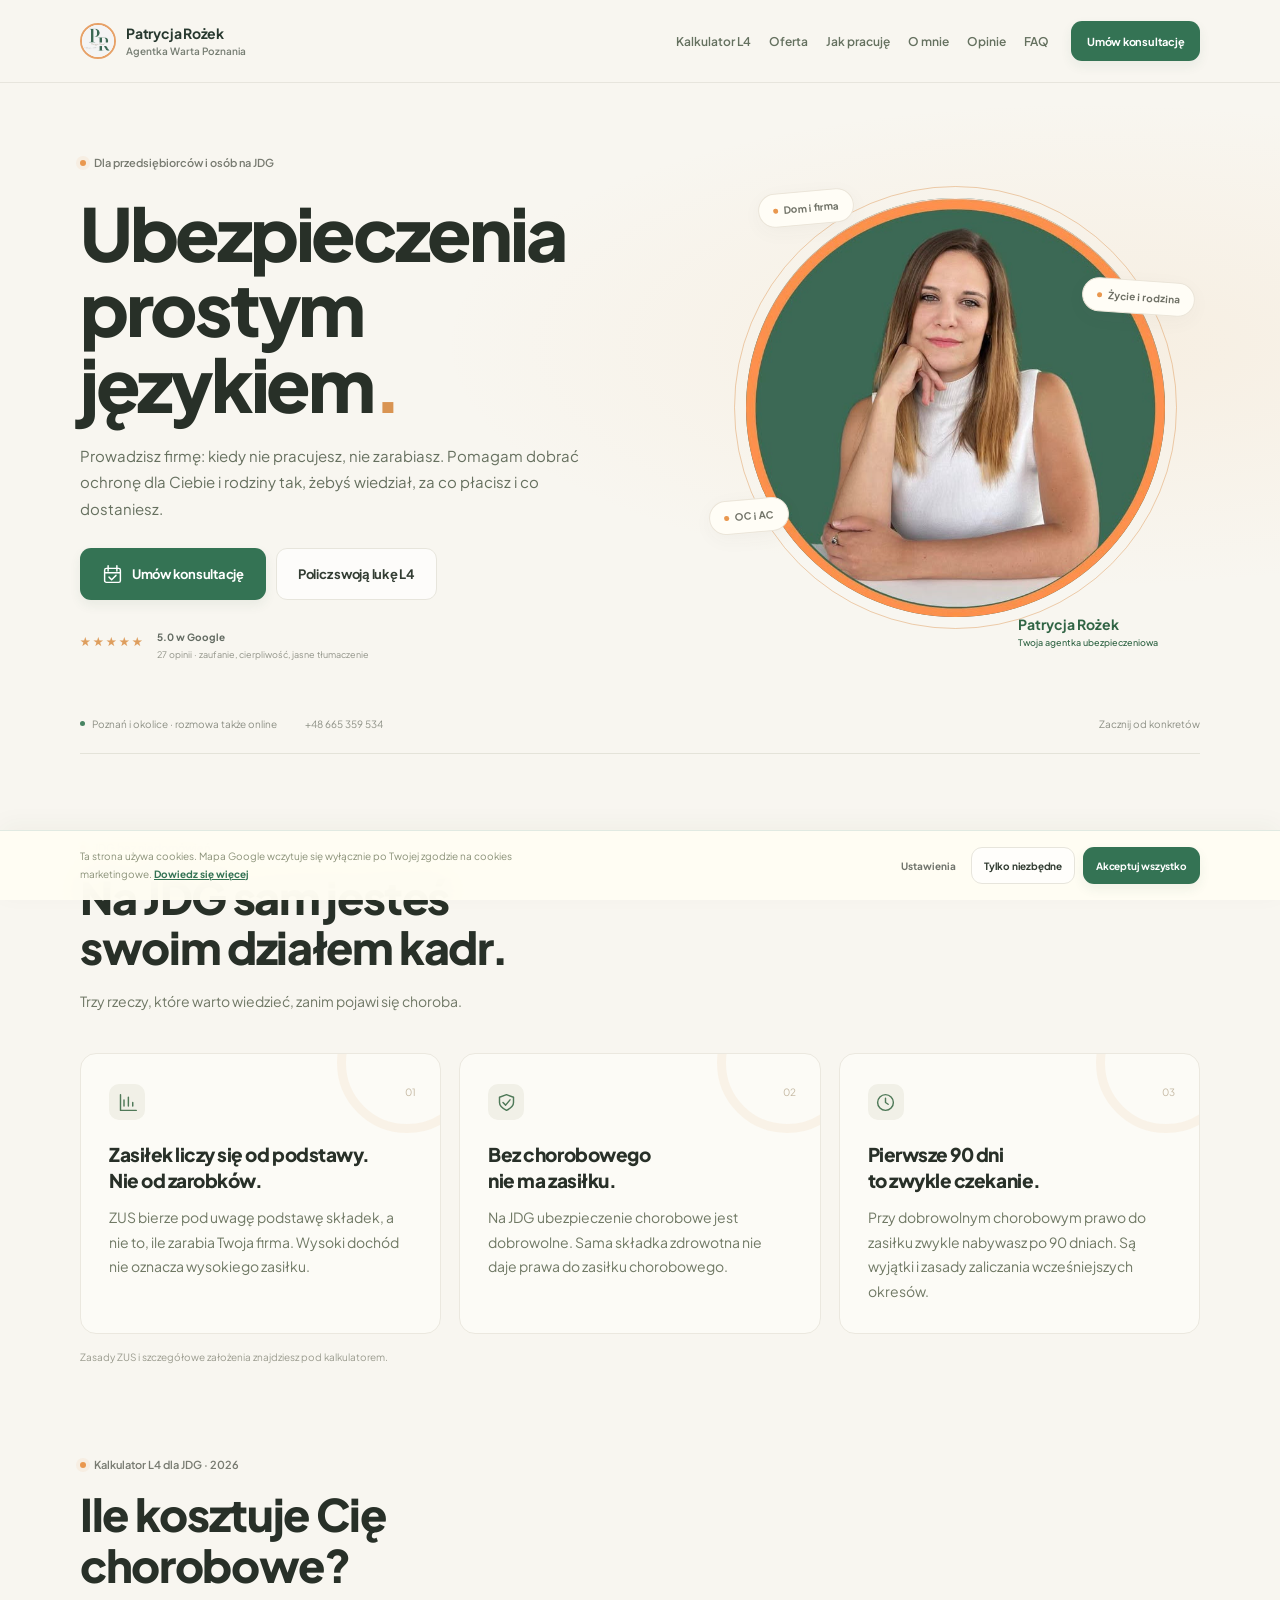
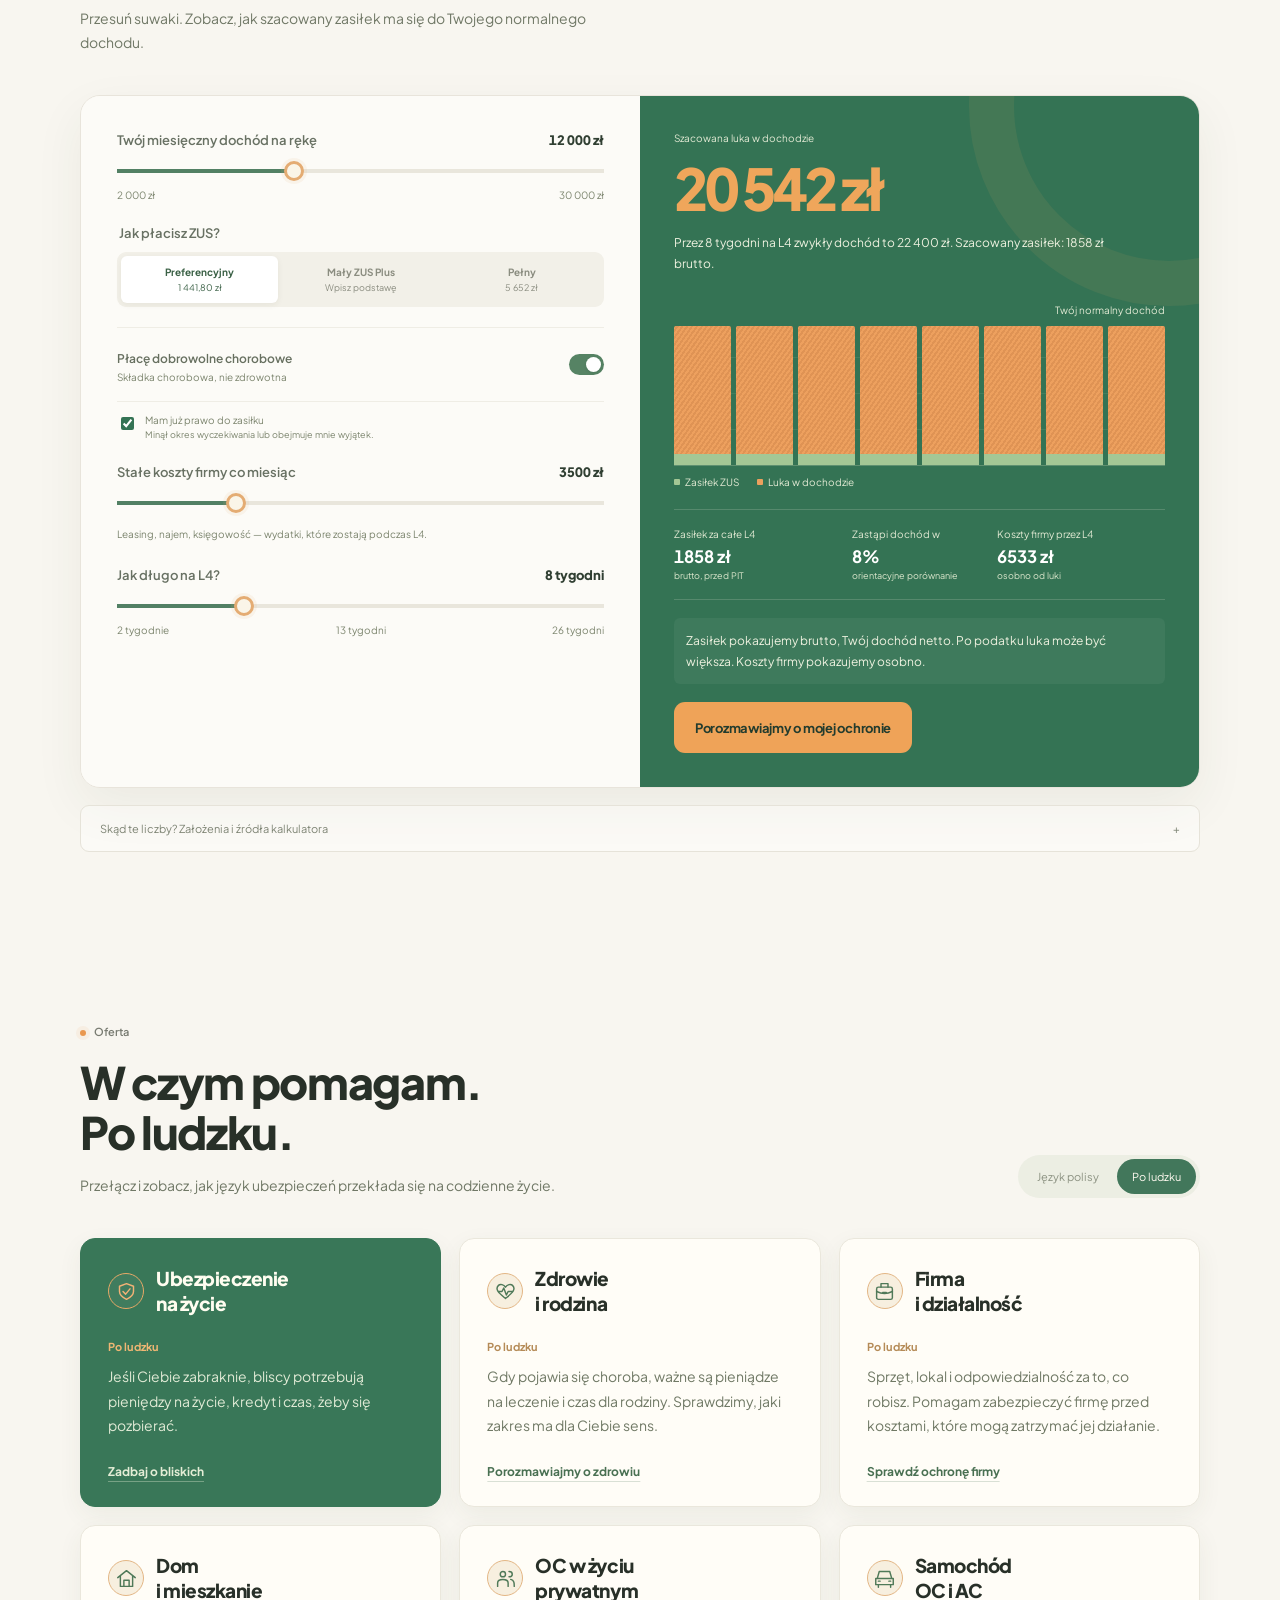
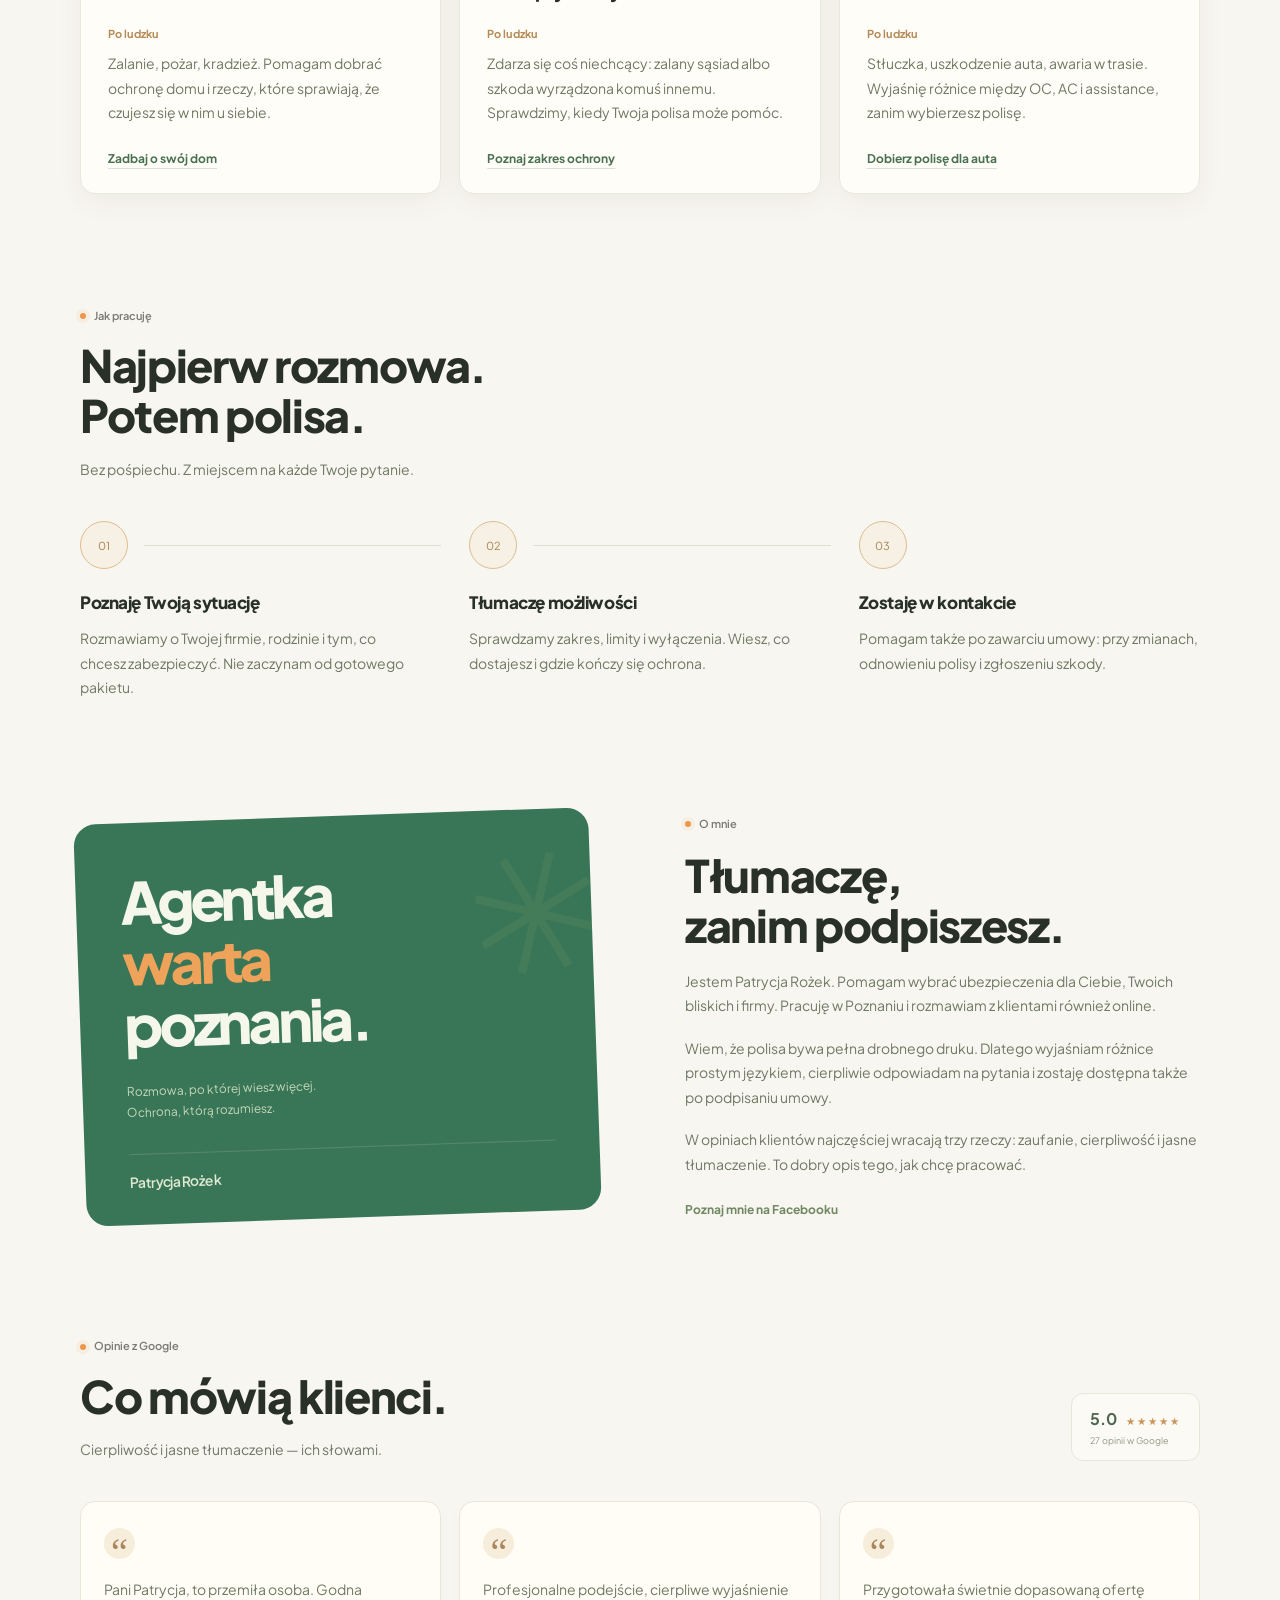
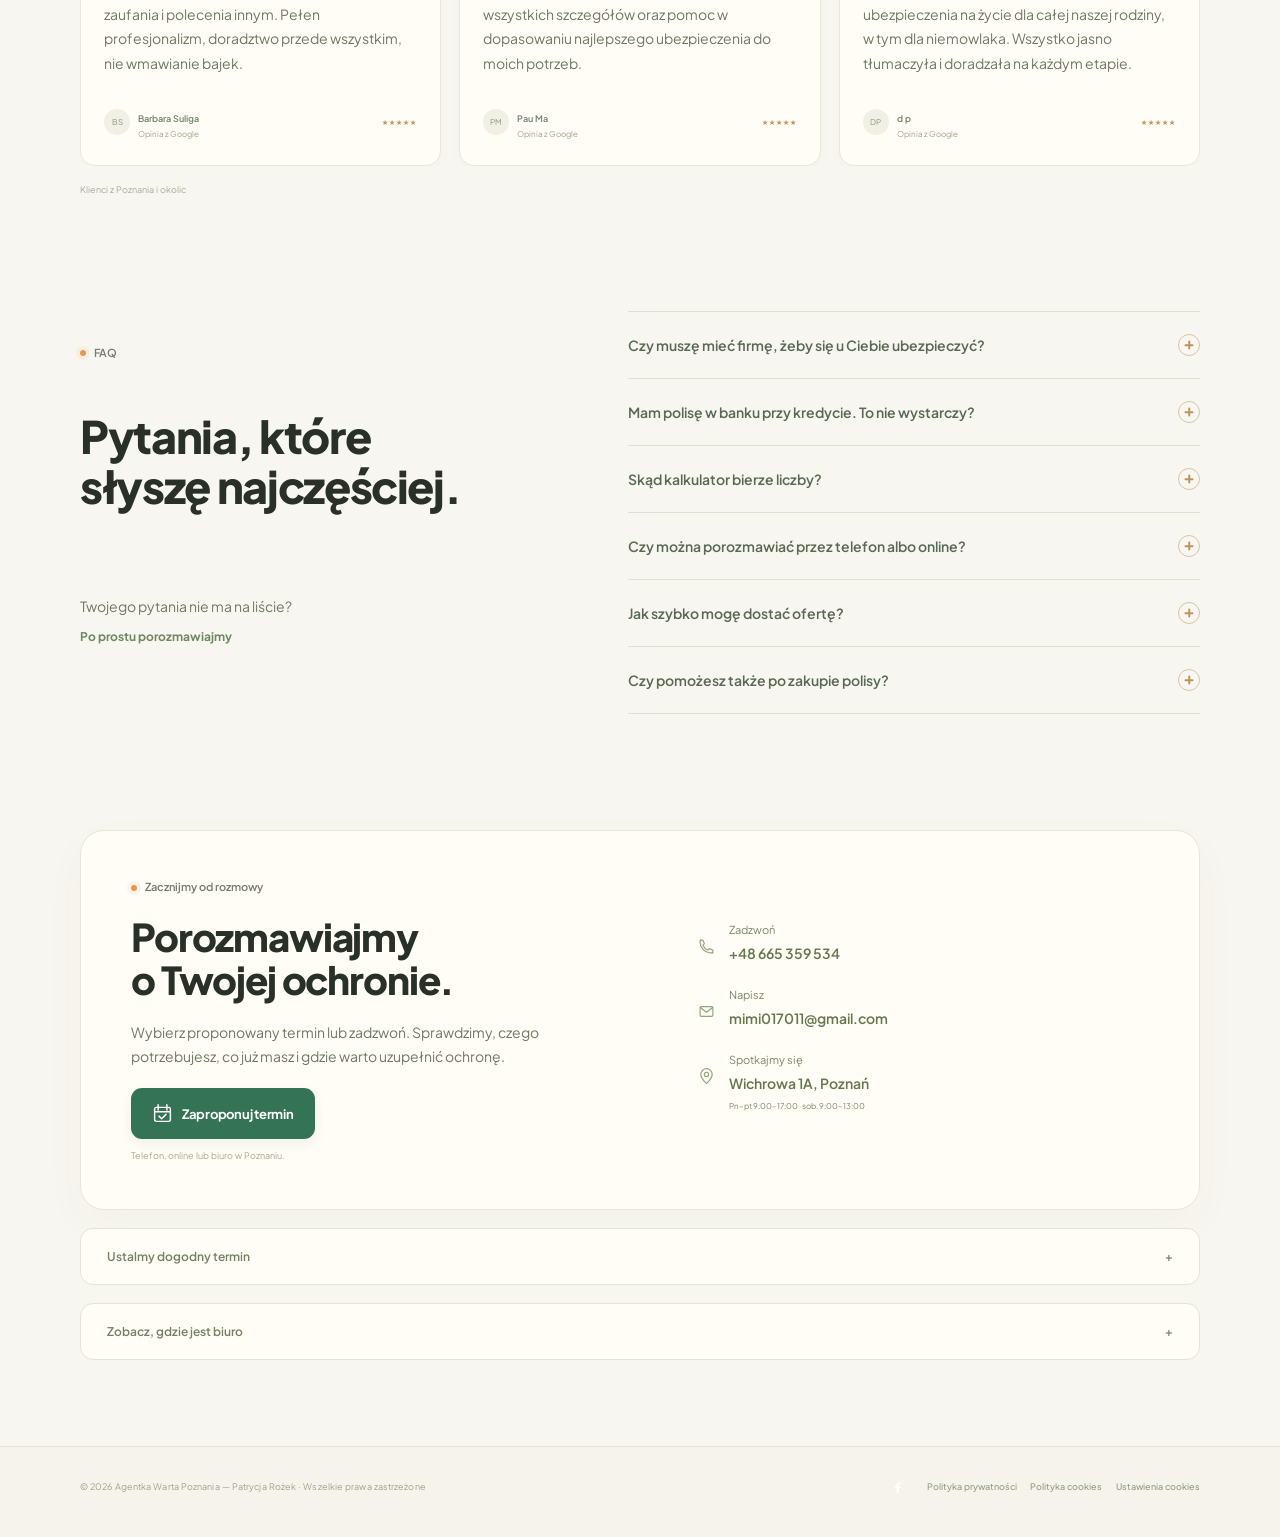
==== commit d46793db: "Center FAQ plus icons using CSS strokes" ====
--- a/index.html
+++ b/index.html
@@ -16,7 +16,7 @@
   <link rel="preconnect" href="https://fonts.gstatic.com" crossorigin>
   <link href="https://fonts.googleapis.com/css2?family=Fraunces:opsz,wght@9..144,600;9..144,700&family=Plus+Jakarta+Sans:wght@400;500;600;700;800&display=swap" rel="stylesheet">
   <link rel="stylesheet" href="assets/css/style.css?v=14">
-  <link rel="stylesheet" href="assets/css/landing.css?v=3">
+  <link rel="stylesheet" href="assets/css/landing.css?v=4">
 </head>
 <body>
   <a class="skip-link" href="#main">Przejdź do treści</a>
--- a/assets/css/landing.css
+++ b/assets/css/landing.css
@@ -212,7 +212,11 @@
 .landing-faq details { border-bottom: 1px solid #e0dfd1; }
 .landing-faq details:first-child { border-top: 1px solid #e0dfd1; }
 .landing-faq summary { cursor: pointer; display: flex; justify-content: space-between; align-items: center; gap: 20px; padding: 22px 0; font-size: 12px; font-weight: 600; color: #596953; }
-.landing-faq summary > span { display: flex; align-items: center; justify-content: center; border: 1px solid #d6c6a4; border-radius: 50%; width: 22px; height: 22px; font-size: 16px; color: #bc945c; flex: none; transition: transform .2s; }
+.landing-faq summary > span { position: relative; display: block; border: 1px solid #d6c6a4; border-radius: 50%; width: 22px; height: 22px; font-size: 0; line-height: 0; color: #bc945c; flex: none; transition: transform .2s; }
+.landing-faq summary > span::before,
+.landing-faq summary > span::after { content: ""; position: absolute; top: 50%; left: 50%; transform: translate(-50%, -50%); background: currentColor; border-radius: 1px; }
+.landing-faq summary > span::before { width: 9px; height: 1.5px; }
+.landing-faq summary > span::after { width: 1.5px; height: 9px; }
 .landing-faq details[open] summary > span { transform: rotate(45deg); }
 .landing-faq p { margin: 0 30px 22px 0; font-size: 12px; color: #8a907e; }
 .landing-faq p a { color: #557e4f; }
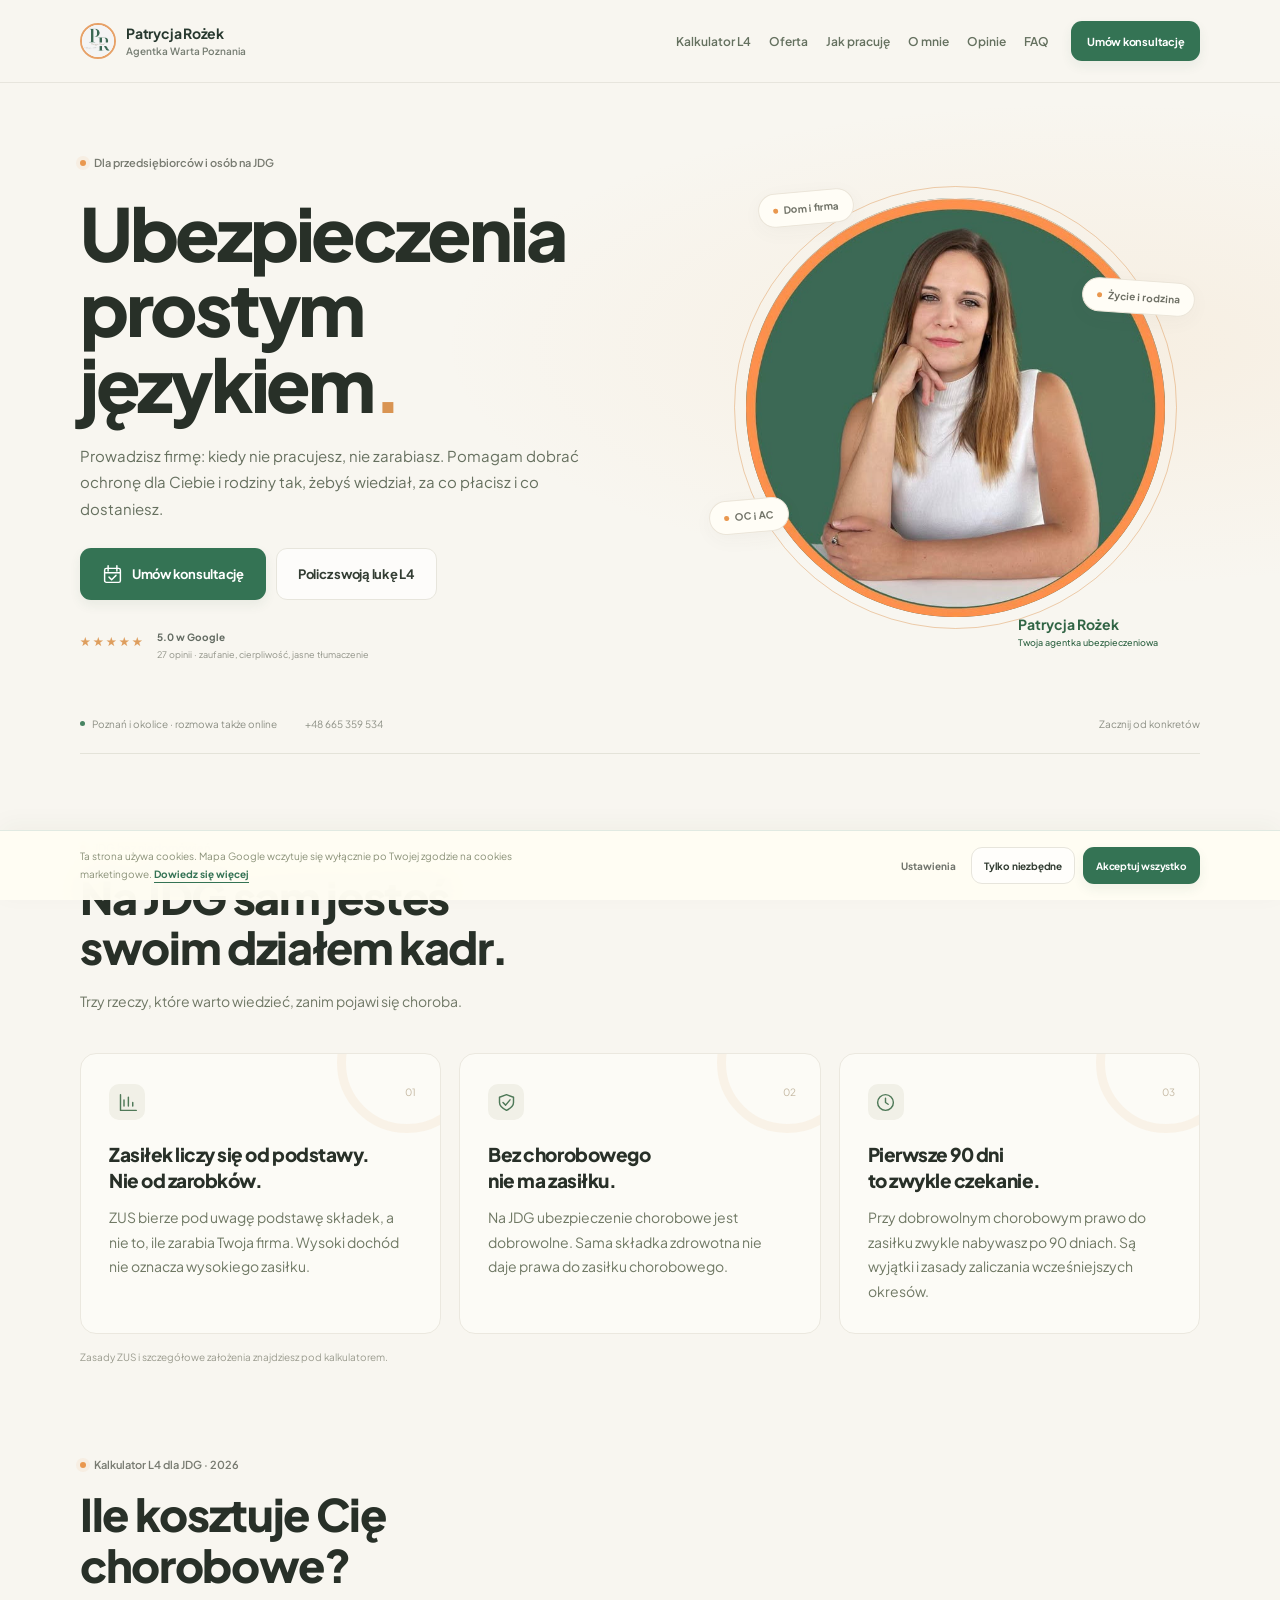
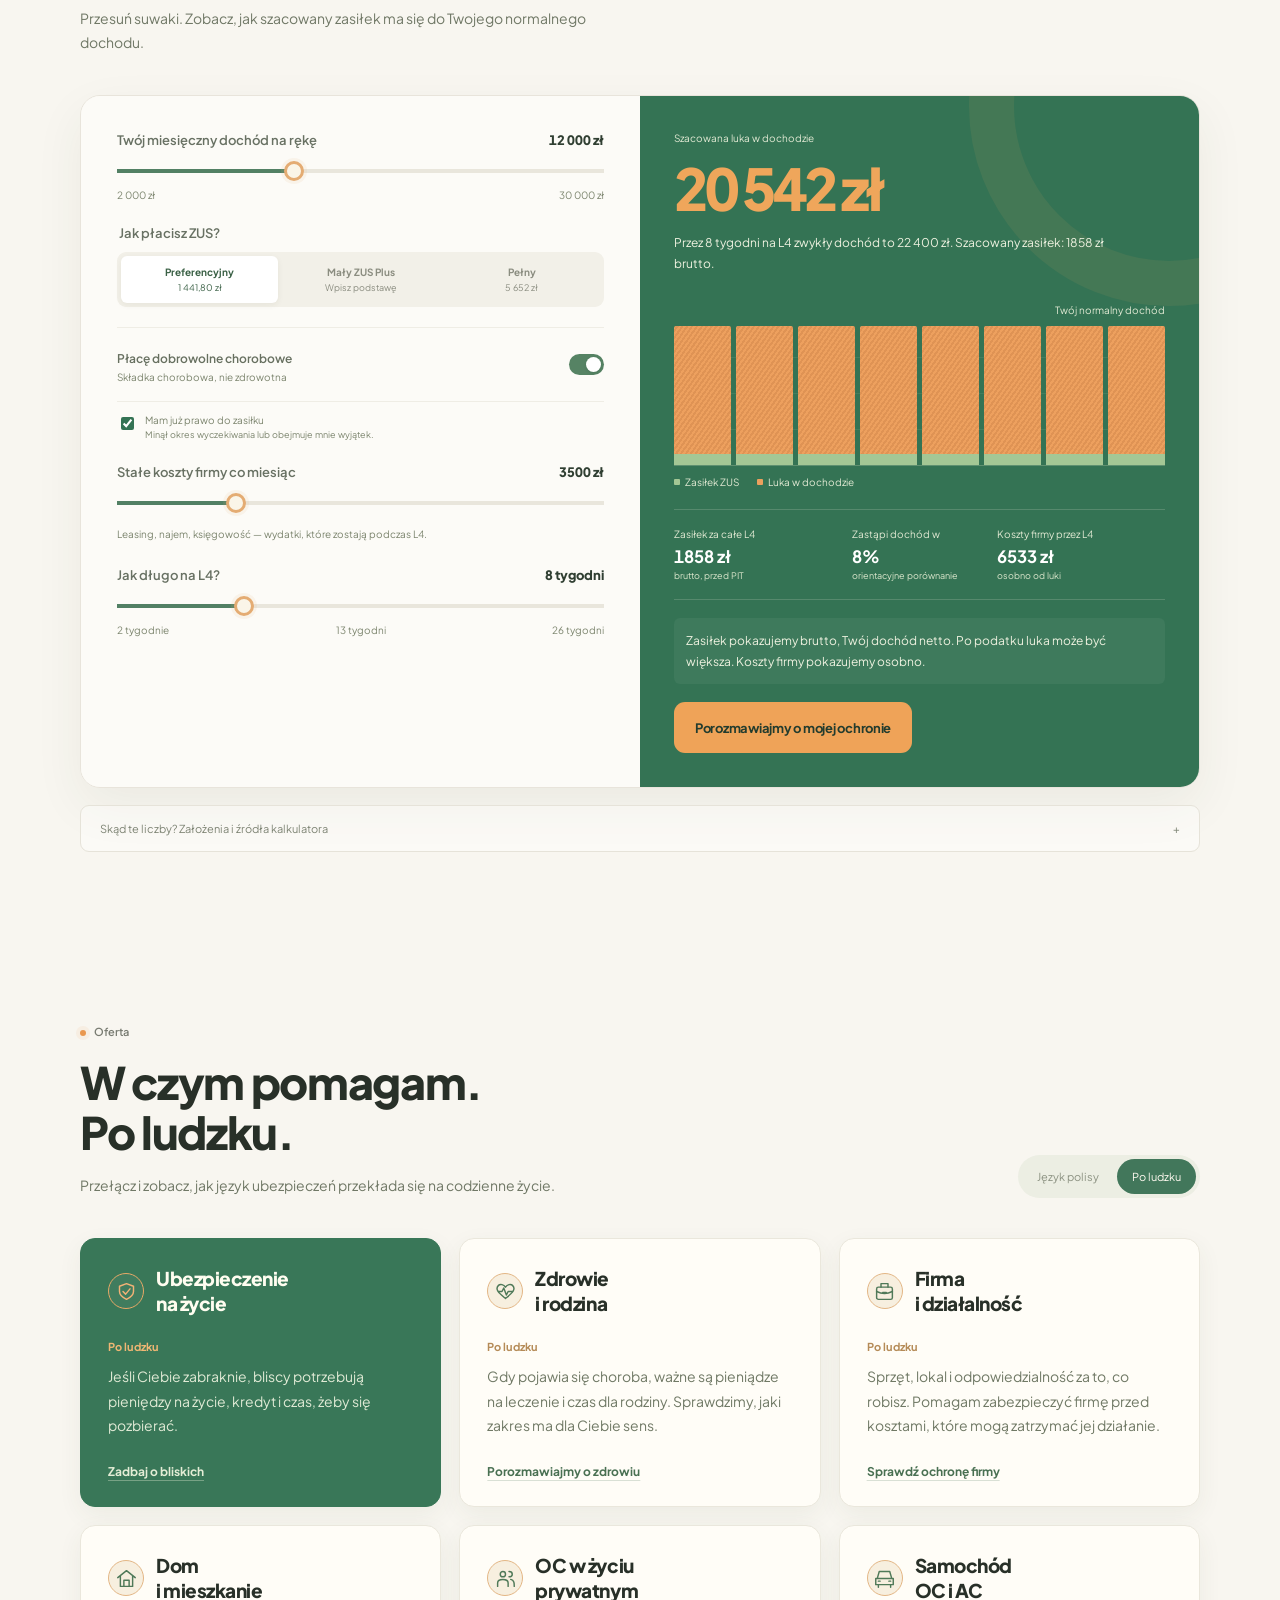
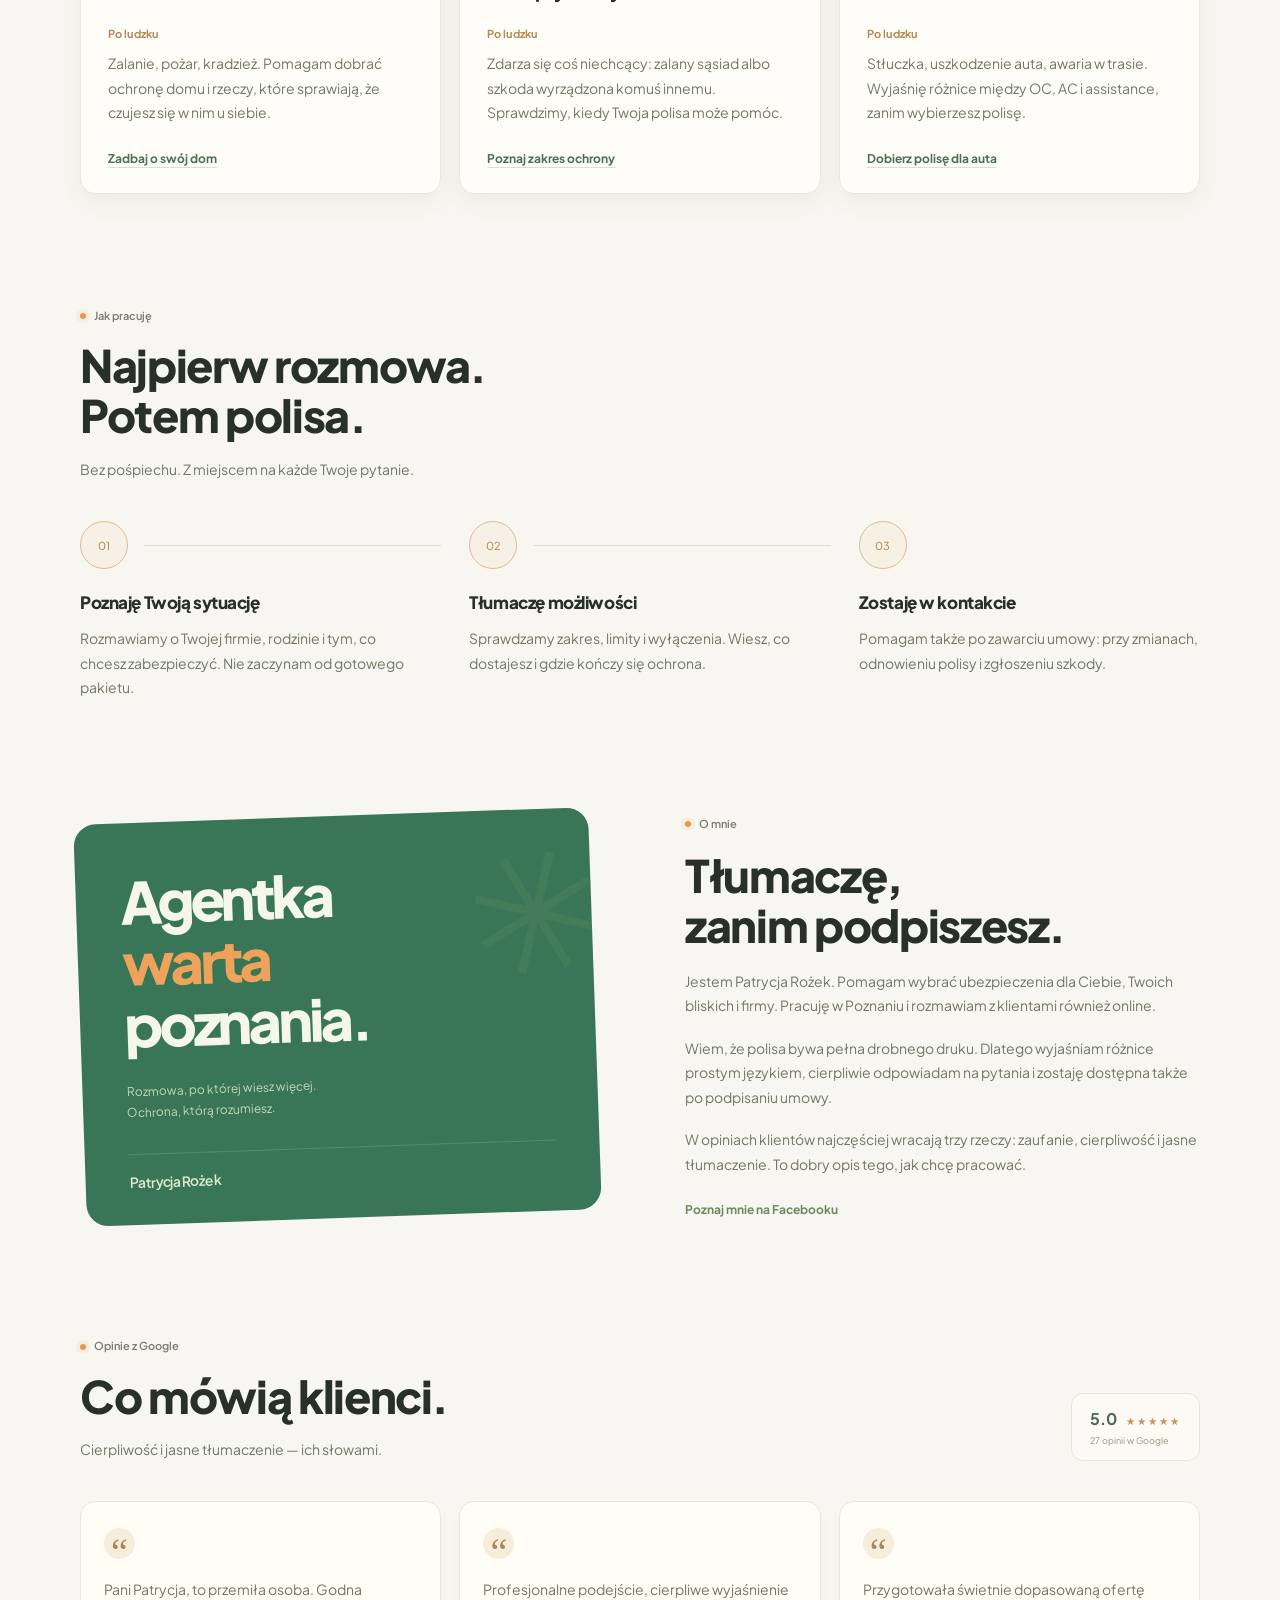
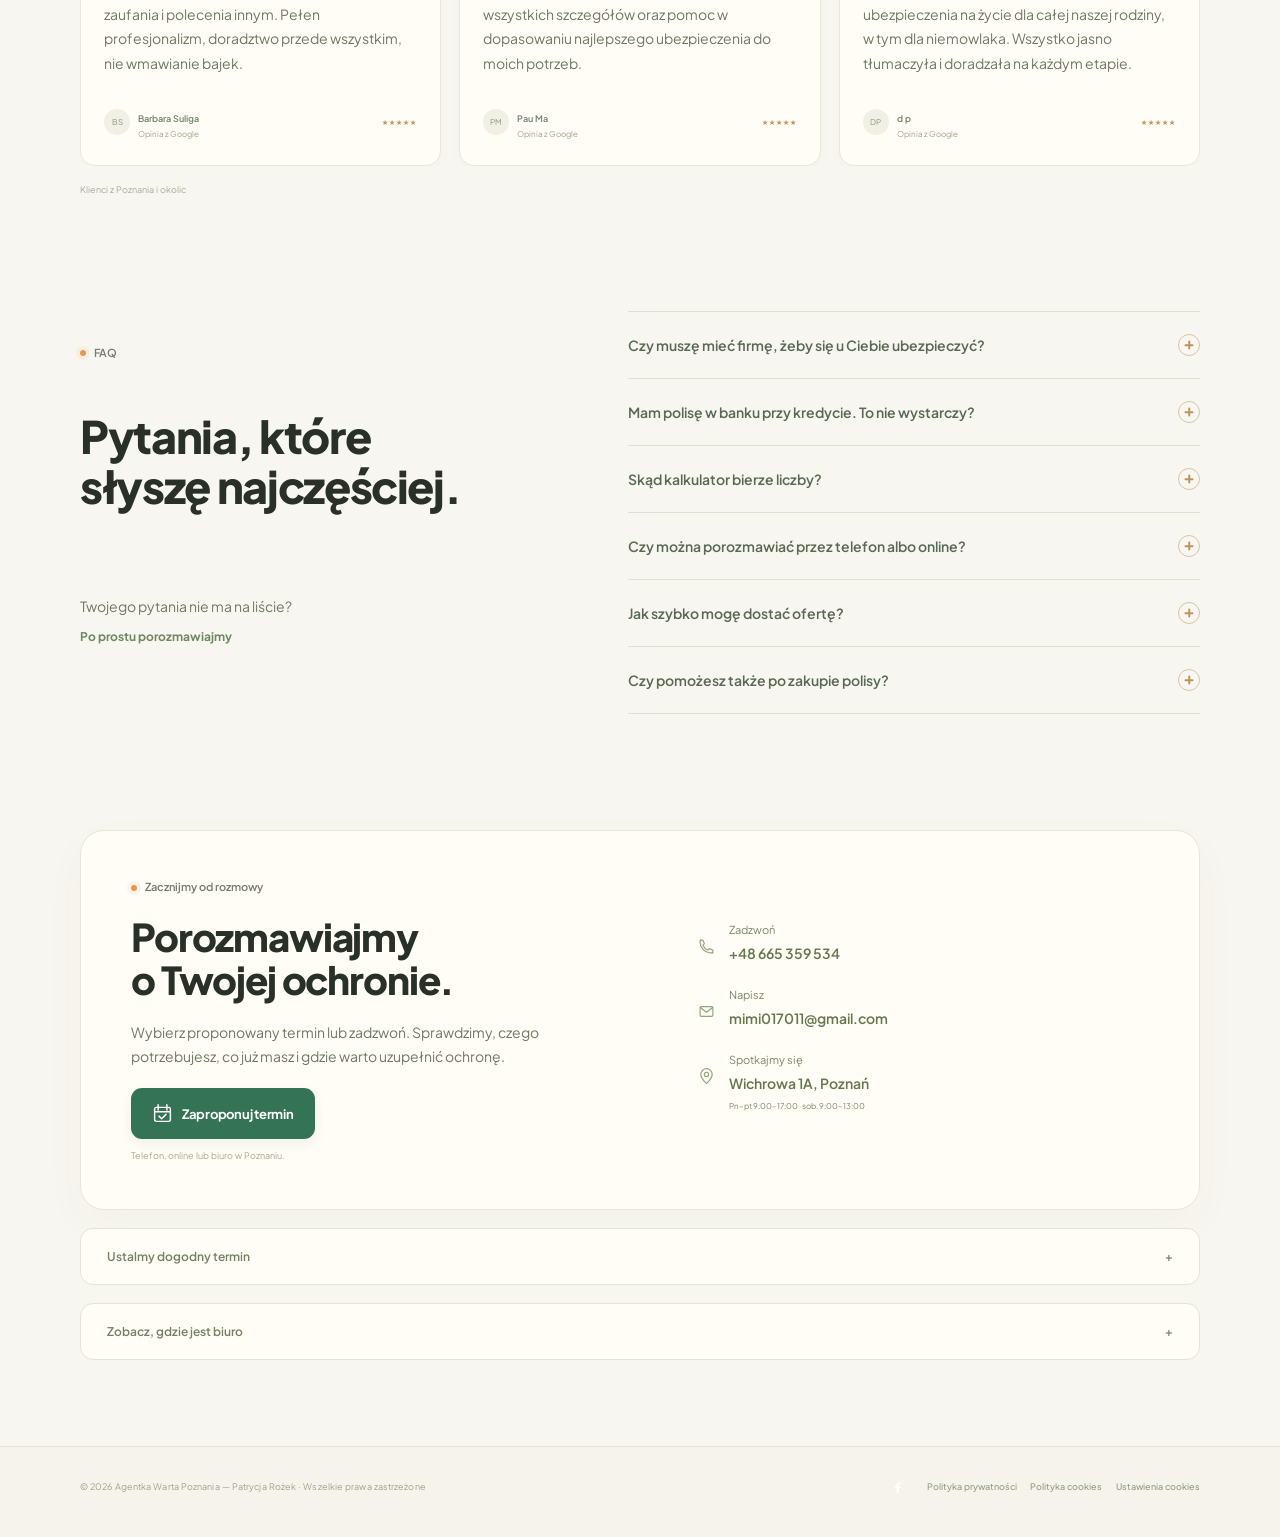
==== commit 2f3c9c6a: "Add consistent hover and focus feedback to interactive controls" ====
--- a/index.html
+++ b/index.html
@@ -16,7 +16,7 @@
   <link rel="preconnect" href="https://fonts.gstatic.com" crossorigin>
   <link href="https://fonts.googleapis.com/css2?family=Fraunces:opsz,wght@9..144,600;9..144,700&family=Plus+Jakarta+Sans:wght@400;500;600;700;800&display=swap" rel="stylesheet">
   <link rel="stylesheet" href="assets/css/style.css?v=14">
-  <link rel="stylesheet" href="assets/css/landing.css?v=4">
+  <link rel="stylesheet" href="assets/css/landing.css?v=5">
 </head>
 <body>
   <a class="skip-link" href="#main">Przejdź do treści</a>
--- a/assets/css/landing.css
+++ b/assets/css/landing.css
@@ -472,3 +472,65 @@
   .google-rating { padding: 12px 16px; }
   .cookie-bar .button { min-height: 42px; }
 }
+
+/* Shared feedback for every interactive control. */
+:where(a[href], button, summary, input, select, textarea, .cookie-modal__choice, .zus-options label > span) {
+  transition-property: color, background-color, border-color, box-shadow, text-decoration-color;
+  transition-duration: 180ms;
+  transition-timing-function: ease;
+}
+:where(a[href], button:not(:disabled), summary) { cursor: pointer; }
+:where(button, input, select, textarea):disabled { cursor: not-allowed; }
+.toggle-row:has(input:not(:disabled)), .qualifying-row:has(input:not(:disabled)),
+.appointment-consent, .cookie-modal__choice:not(.is-required) { cursor: pointer; }
+a:not(.button):not(.brand):not(.footer-social-link) { text-decoration-thickness: 1px; text-underline-offset: 4px; }
+.nav-toggle:focus-visible, .cookie-modal__close:focus-visible { background: #edf2e8; }
+.language-control button:focus-visible { box-shadow: 0 0 0 3px #34735420; }
+.review-navigation button:focus-visible { background: #e8ede1; }
+.review-navigation button:focus-visible::before { background: #347354; }
+.landing-faq summary:focus-visible > span { background: #f6ead7; border-color: #c58d48; }
+.zus-options input:focus-visible + span { background: #f4f6ef; }
+.cookie-modal__choice:not(.is-required):focus-within { border-color: #7b9b70; background: #f1f5eb; }
+#appointment-form :is(input:not([type="checkbox"]), select, textarea):focus-visible,
+.number-with-unit input:focus-visible { border-color: #6e9469; background: #fcfef8; box-shadow: 0 0 0 3px #34735412; }
+
+@media (hover: hover) {
+  a:where(:not(.button, .brand, .footer-social-link)):hover {
+    color: #285e43;
+    text-decoration: underline;
+    text-decoration-color: currentColor;
+  }
+  .button.primary:hover { background: #285e43; box-shadow: 0 5px 16px #285e4326; }
+  .button.outline:hover { background: #edf3e8; border-color: #6e9469; color: #285e43; }
+  .button.orange:hover { background: #f6b777; box-shadow: 0 5px 16px #173d3026; }
+  .brand:hover .brand-mark { box-shadow: 0 0 0 4px #e7a16722; border-color: #cc894a; }
+  .brand:hover strong { color: #347354; }
+  .site-nav a:hover { text-decoration: none; box-shadow: inset 0 -2px #dfa260; }
+  .nav-toggle:hover { background: #e8ede1; }
+  .nav-toggle:hover span { background: #285e43; }
+  .featured .offer-link:hover { color: #fffef0; text-decoration-color: #fffef0; }
+  .google-rating:hover { border-color: #adc09f; background: #f0f4e9; text-decoration: none !important; box-shadow: 0 4px 14px #3473540d; }
+  .google-rating:hover strong { color: #285e43; }
+  .footer-nav .footer-social-link:hover { background: #285e43; box-shadow: 0 0 0 4px #34735416; transform: none; }
+  .footer-link-btn:hover, .cookie-bar__settings-btn:hover { color: #285e43; text-decoration: underline; text-underline-offset: 4px; }
+  .cookie-modal__close:hover { background: #edf2e8; border-color: #8ca87c; color: #285e43; }
+  .language-control button[aria-pressed="false"]:hover { background: #dfe8d7; color: #285e43; }
+  .language-control button[aria-pressed="true"]:hover { background: #285e43; }
+  .review-navigation button:hover { background: #e8ede1; }
+  .review-navigation button:hover::before { background: #347354; transform: scale(1.4); }
+  .landing-faq summary:hover { color: #285e43; background: #34735408; }
+  .landing-faq summary:hover > span { background: #f6ead7; border-color: #c58d48; color: #a96e2f; box-shadow: 0 0 0 3px #e9974e0e; }
+  .calculator-assumptions summary:hover, .consultation-form-wrap summary:hover,
+  .office-map summary:hover { background: #edf2e7; color: #285e43; }
+  .zus-options label:hover input:not(:disabled) + span { background: #e9eee2; color: #285e43; }
+  .zus-options label:hover input:checked + span { background: #f1f6eb; box-shadow: inset 0 0 0 1px #94af85; }
+  .toggle-row:hover .switch-input:not(:disabled) { box-shadow: 0 0 0 4px #34735414; background: #becdb5; }
+  .toggle-row:hover .switch-input:checked { background: #347354; }
+  .qualifying-row:hover input:not(:disabled), .appointment-consent:hover input { box-shadow: 0 0 0 3px #34735412; }
+  .qualifying-row:hover:has(input:not(:disabled)), .appointment-consent:hover { color: #4d7147; }
+  .cookie-modal__choice:not(.is-required):hover { border-color: #8ca87c; background: #f1f5eb; }
+  #appointment-form :is(input:not([type="checkbox"]), select, textarea):hover,
+  .number-with-unit input:hover { border-color: #91ab81; background: #fcfef8; }
+  .calculator-controls input[type="range"]:hover::-webkit-slider-thumb { border-color: #cd8c49; background: #fff8e8; box-shadow: 0 0 0 5px #e4ac7324; }
+  .calculator-controls input[type="range"]:hover::-moz-range-thumb { border-color: #cd8c49; background: #fff8e8; box-shadow: 0 0 0 5px #e4ac7324; }
+}
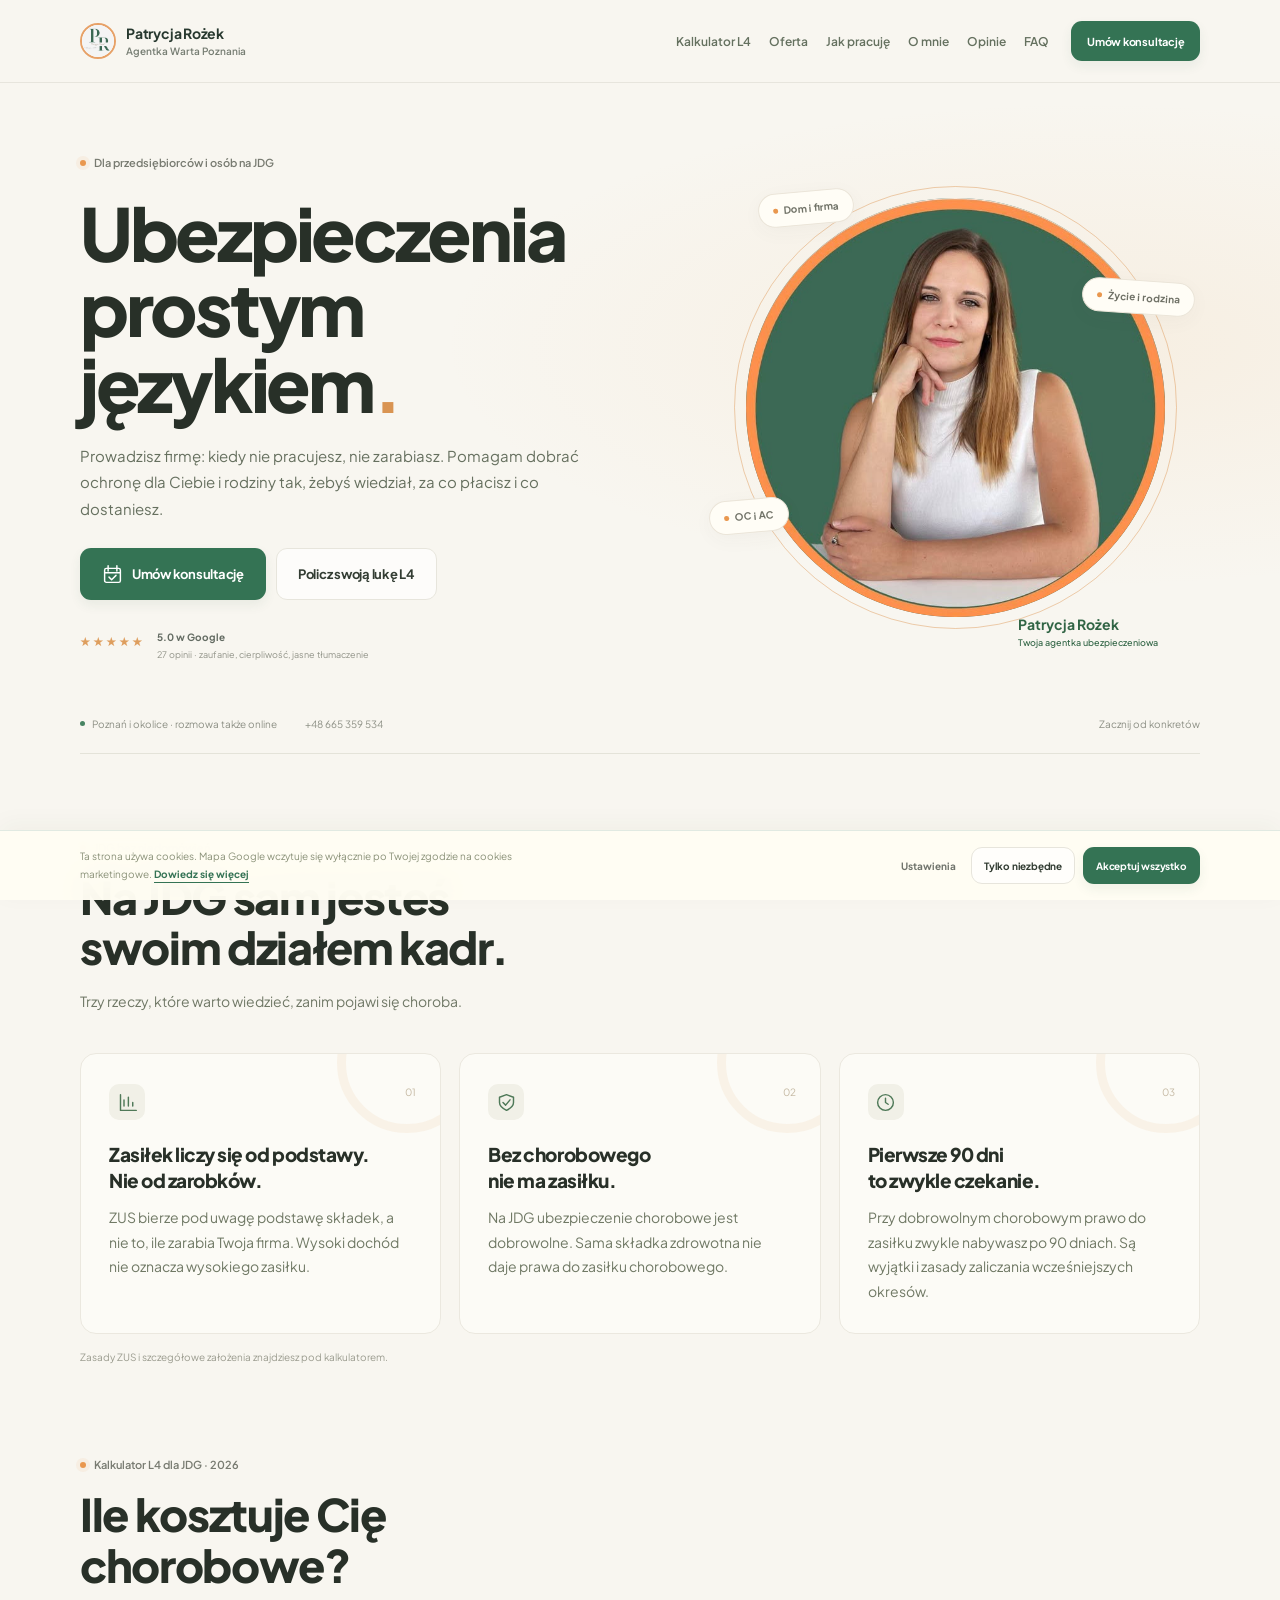
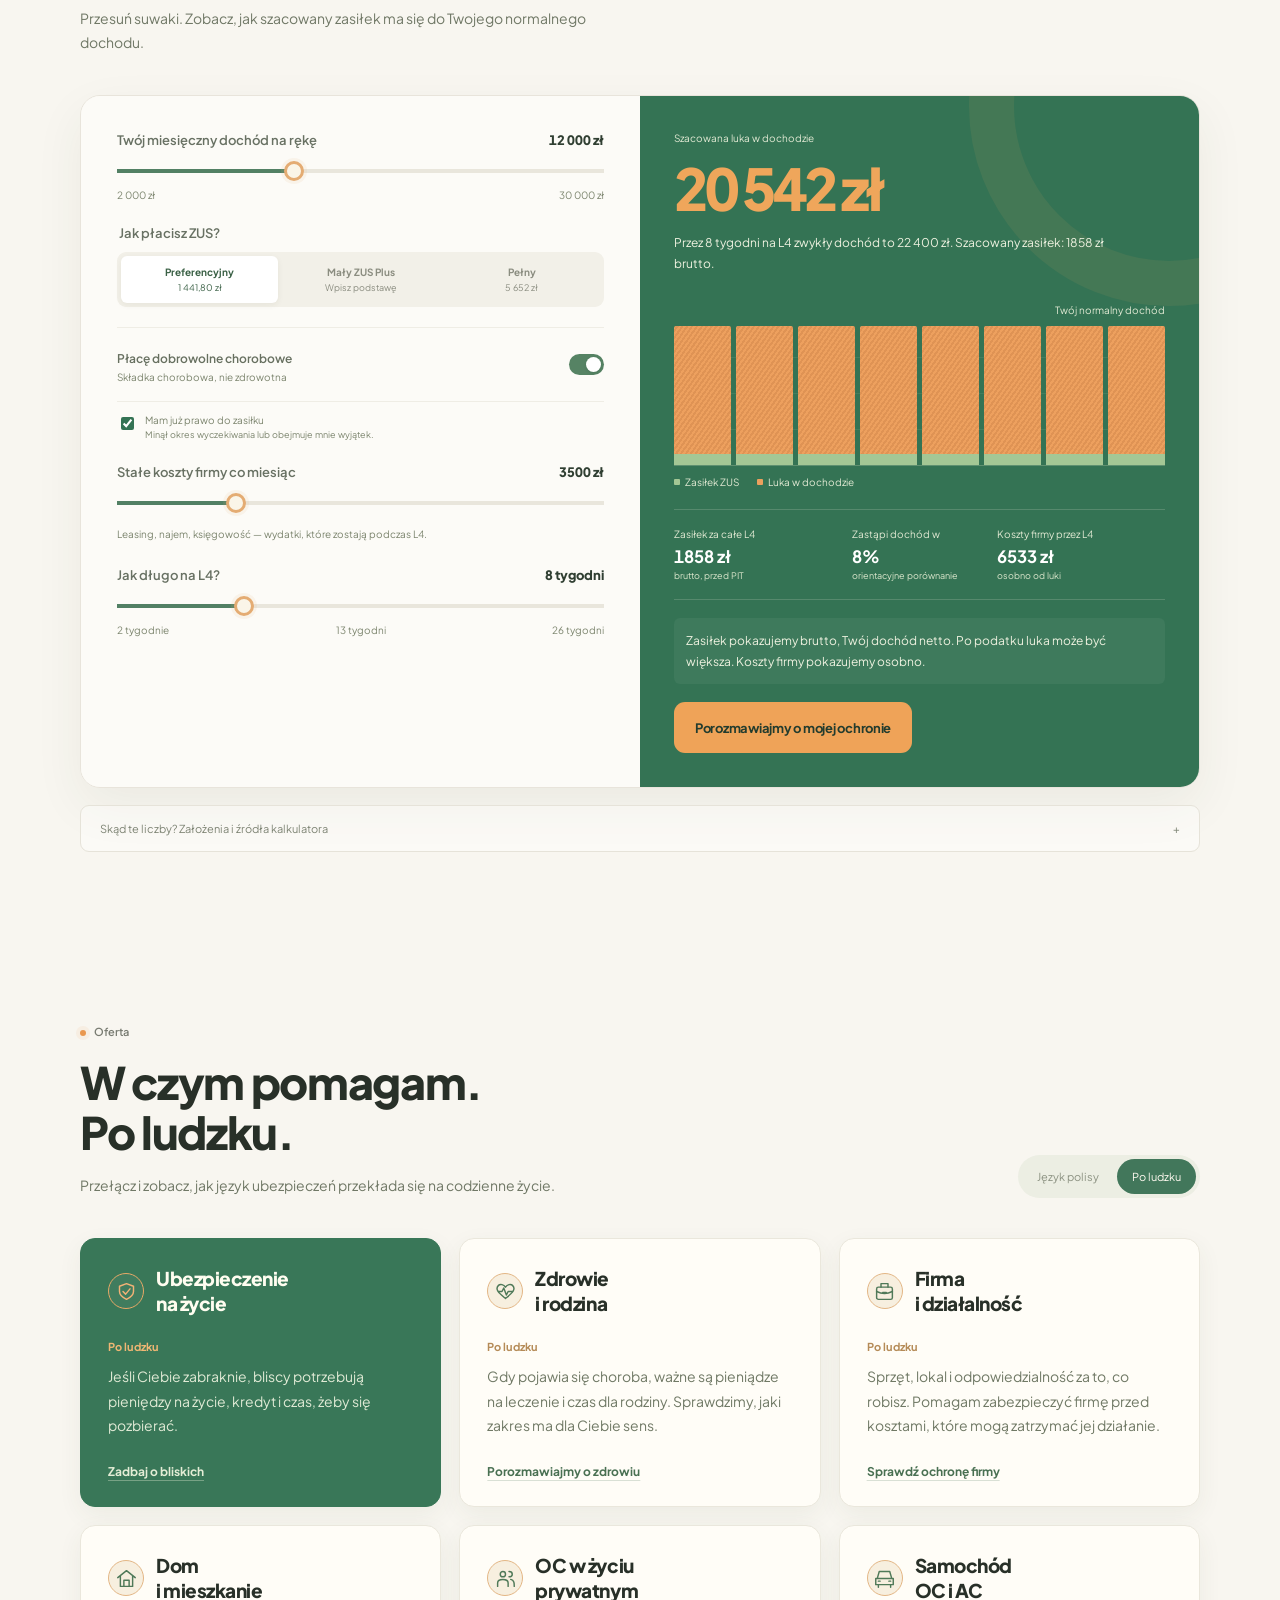
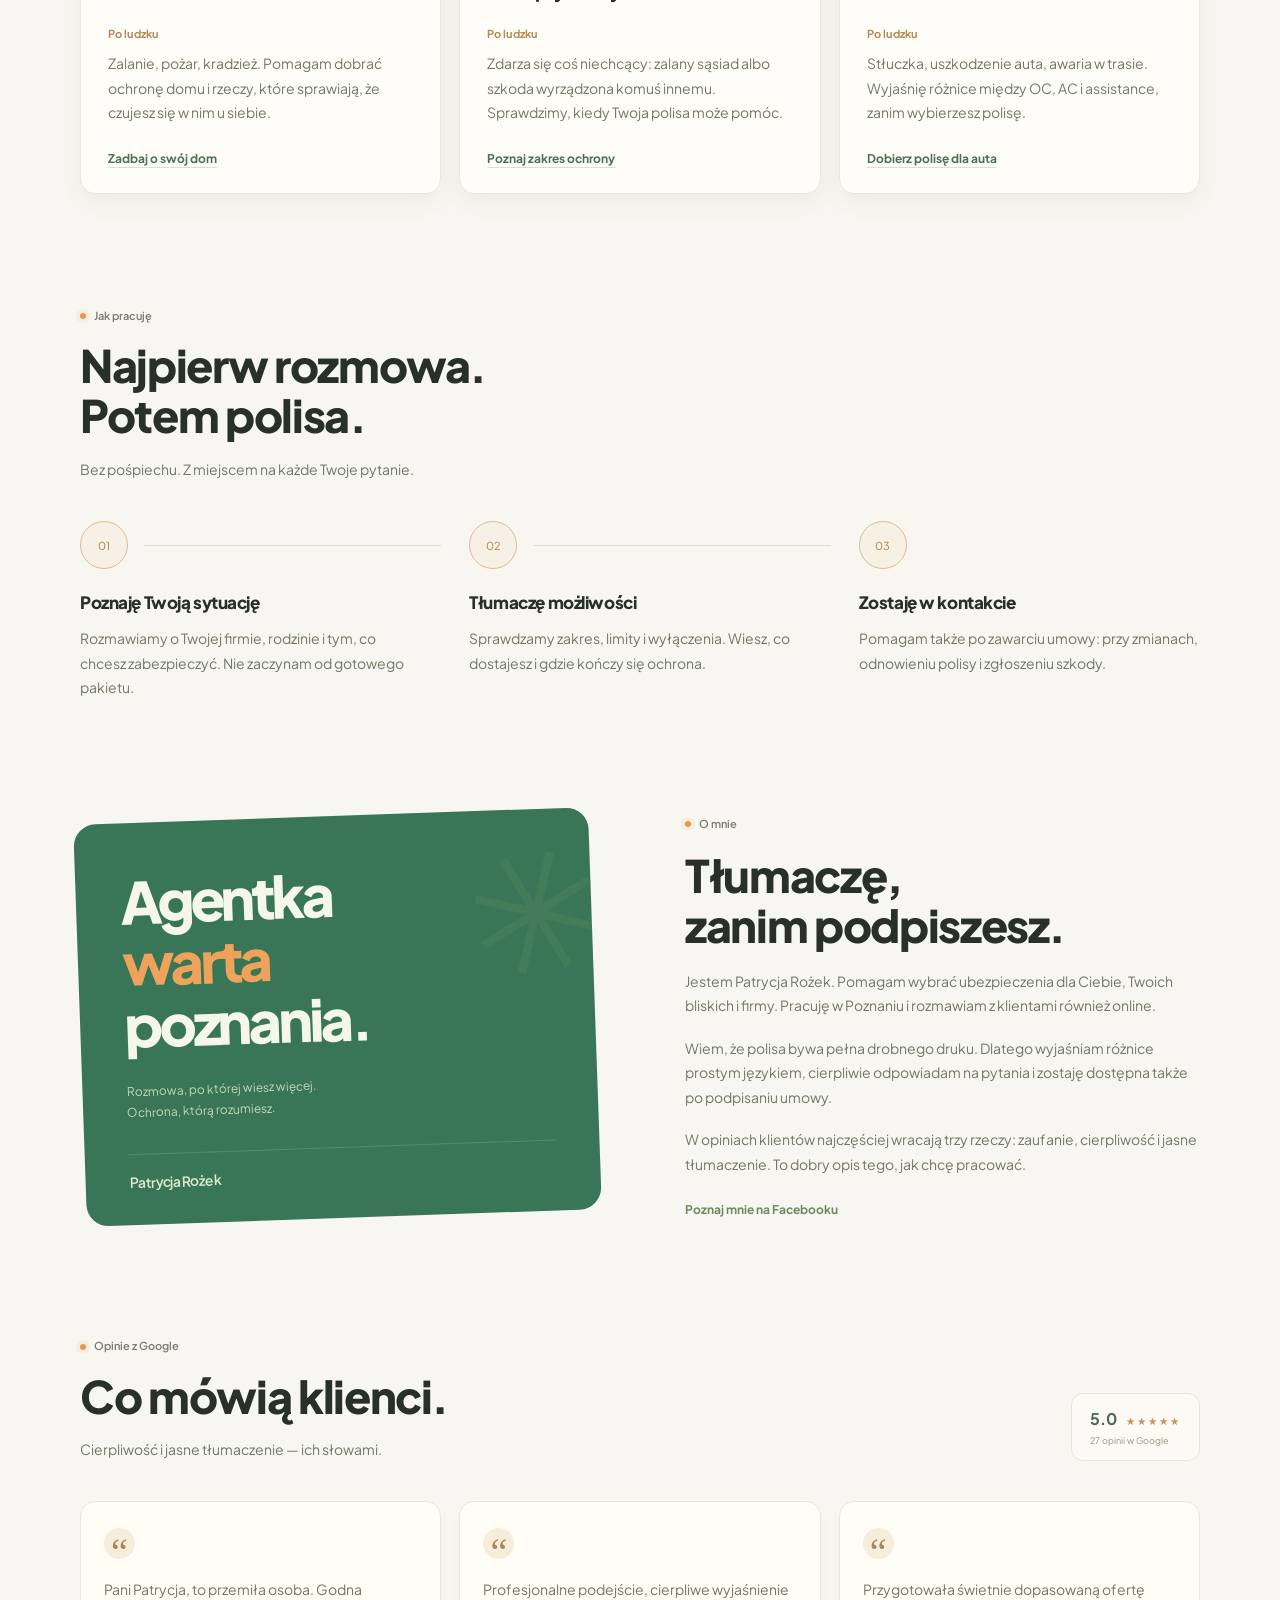
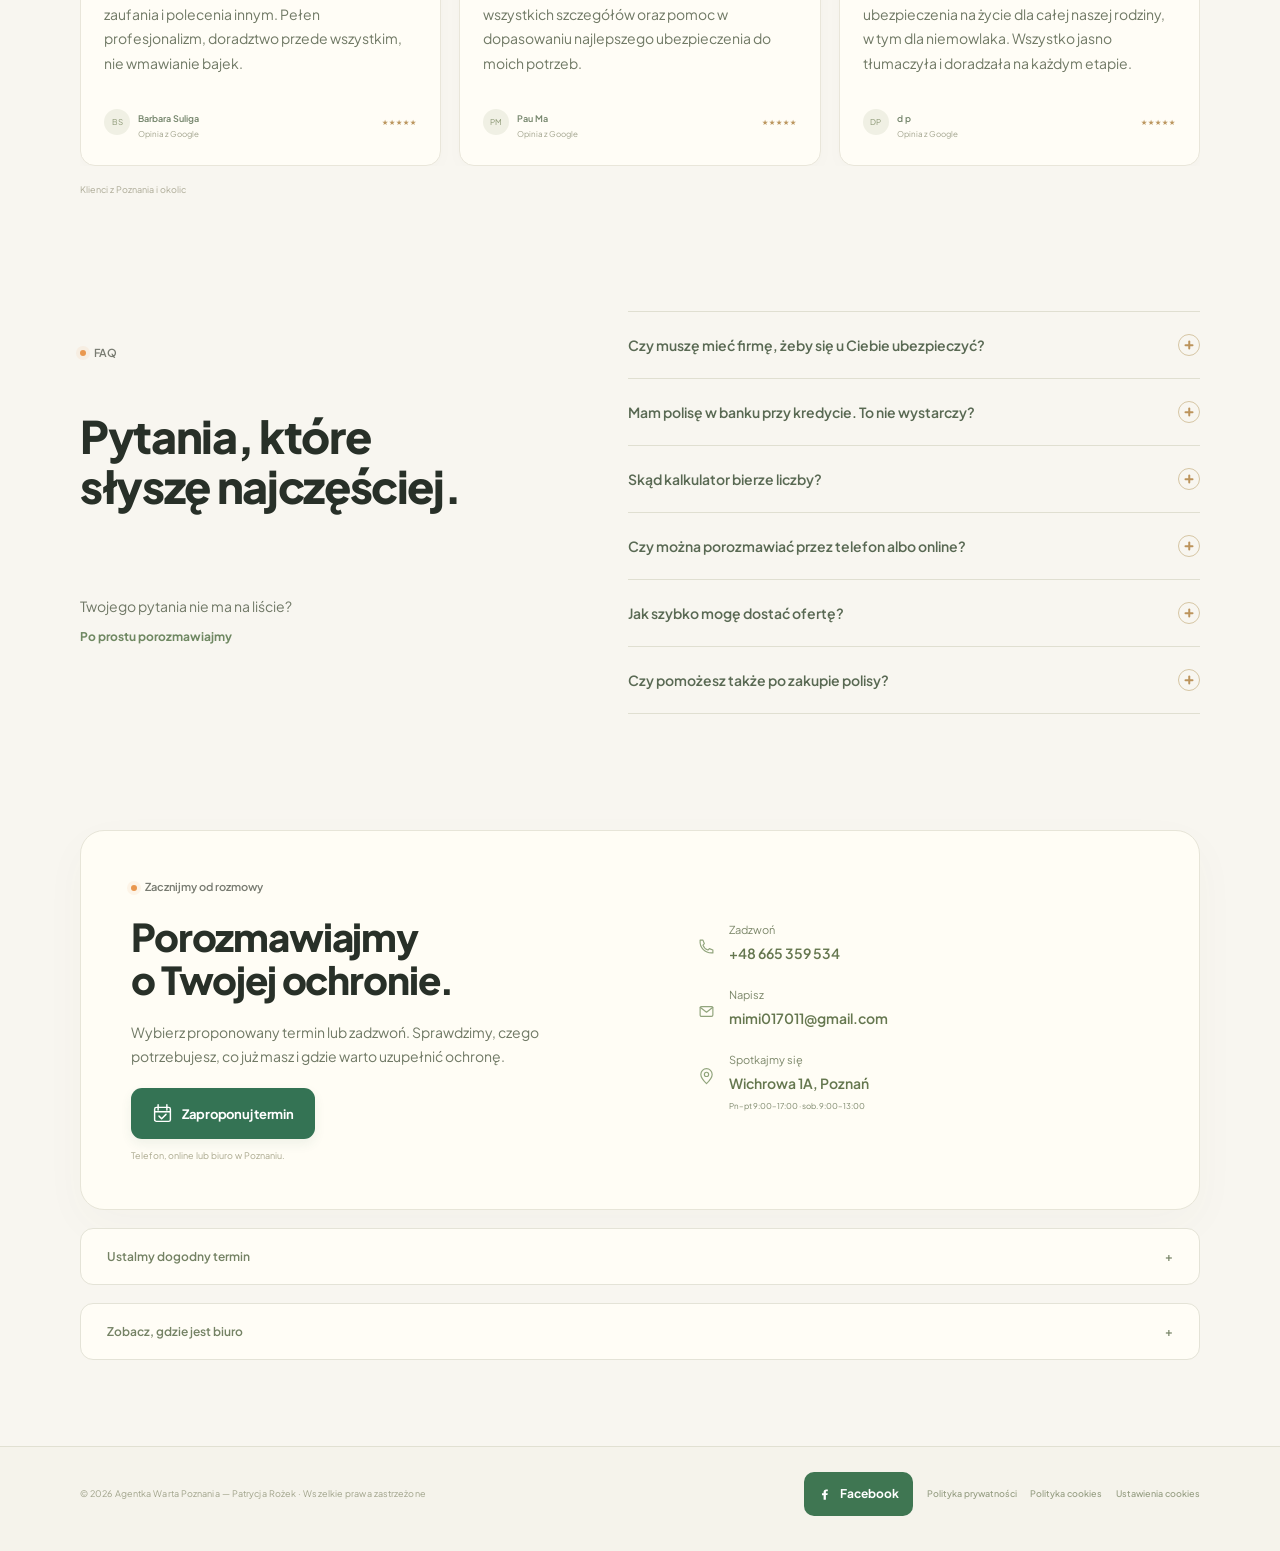
==== commit 8d09f5aa: "Make Facebook footer link visible with icon and label" ====
--- a/index.html
+++ b/index.html
@@ -16,7 +16,7 @@
   <link rel="preconnect" href="https://fonts.gstatic.com" crossorigin>
   <link href="https://fonts.googleapis.com/css2?family=Fraunces:opsz,wght@9..144,600;9..144,700&family=Plus+Jakarta+Sans:wght@400;500;600;700;800&display=swap" rel="stylesheet">
   <link rel="stylesheet" href="assets/css/style.css?v=14">
-  <link rel="stylesheet" href="assets/css/landing.css?v=5">
+  <link rel="stylesheet" href="assets/css/landing.css?v=6">
 </head>
 <body>
   <a class="skip-link" href="#main">Przejdź do treści</a>
@@ -143,6 +143,7 @@
           <svg viewBox="0 0 24 24" aria-hidden="true" focusable="false">
             <path d="M13.5 22v-8.1h2.8l.4-3.2h-3.2V8.6c0-.9.3-1.5 1.6-1.5h1.7V4.2c-.3 0-1.4-.1-2.7-.1-2.7 0-4.5 1.6-4.5 4.6v2.1H6.8v3.2h2.8V22h3.9z"/>
           </svg>
+          <span>Facebook</span>
         </a>
         <a href="polityka-prywatnosci.html">Polityka prywatności</a>
         <a href="polityka-cookies.html">Polityka cookies</a>
--- a/assets/css/landing.css
+++ b/assets/css/landing.css
@@ -251,7 +251,7 @@
 .site-footer { border-top: 1px solid #e1e0d2; padding: 25px 0 35px; background: #f5f3eb; }
 .footer-inner small { font-size: 9px; color: #a0a38b; font-weight: 400; }
 .footer-nav a, .footer-link-btn { font-size: 9px; color: #959d82; font-weight: 500; }
-.footer-social-link { background: #3f7652; box-shadow: none; width: 30px; height: 30px; }
+.footer-nav .footer-social-link { background: #3f7652; box-shadow: none; width: auto; height: 44px; padding: 0 14px; gap: 8px; border-radius: 10px; }
 .footer-social-link svg { width: 14px; height: 14px; }
 .mobile-cta-bar { display: none; }
 .cookie-bar { background: #fffdf3f5; box-shadow: 0 -6px 25px #3948250a; }
@@ -293,7 +293,7 @@
 .landing-faq summary { font-size: 14px; }
 .consultation-contact a { font-size: 14px; }
 .consultation-contact small { font-size: 11px; color: #7d886b; }
-.footer-nav .footer-social-link { color: white; }
+.footer-nav .footer-social-link { color: white; font-size: 12px; font-weight: 700; }
 
 @media (max-width: 1100px) {
   .site-nav { gap: 12px; }
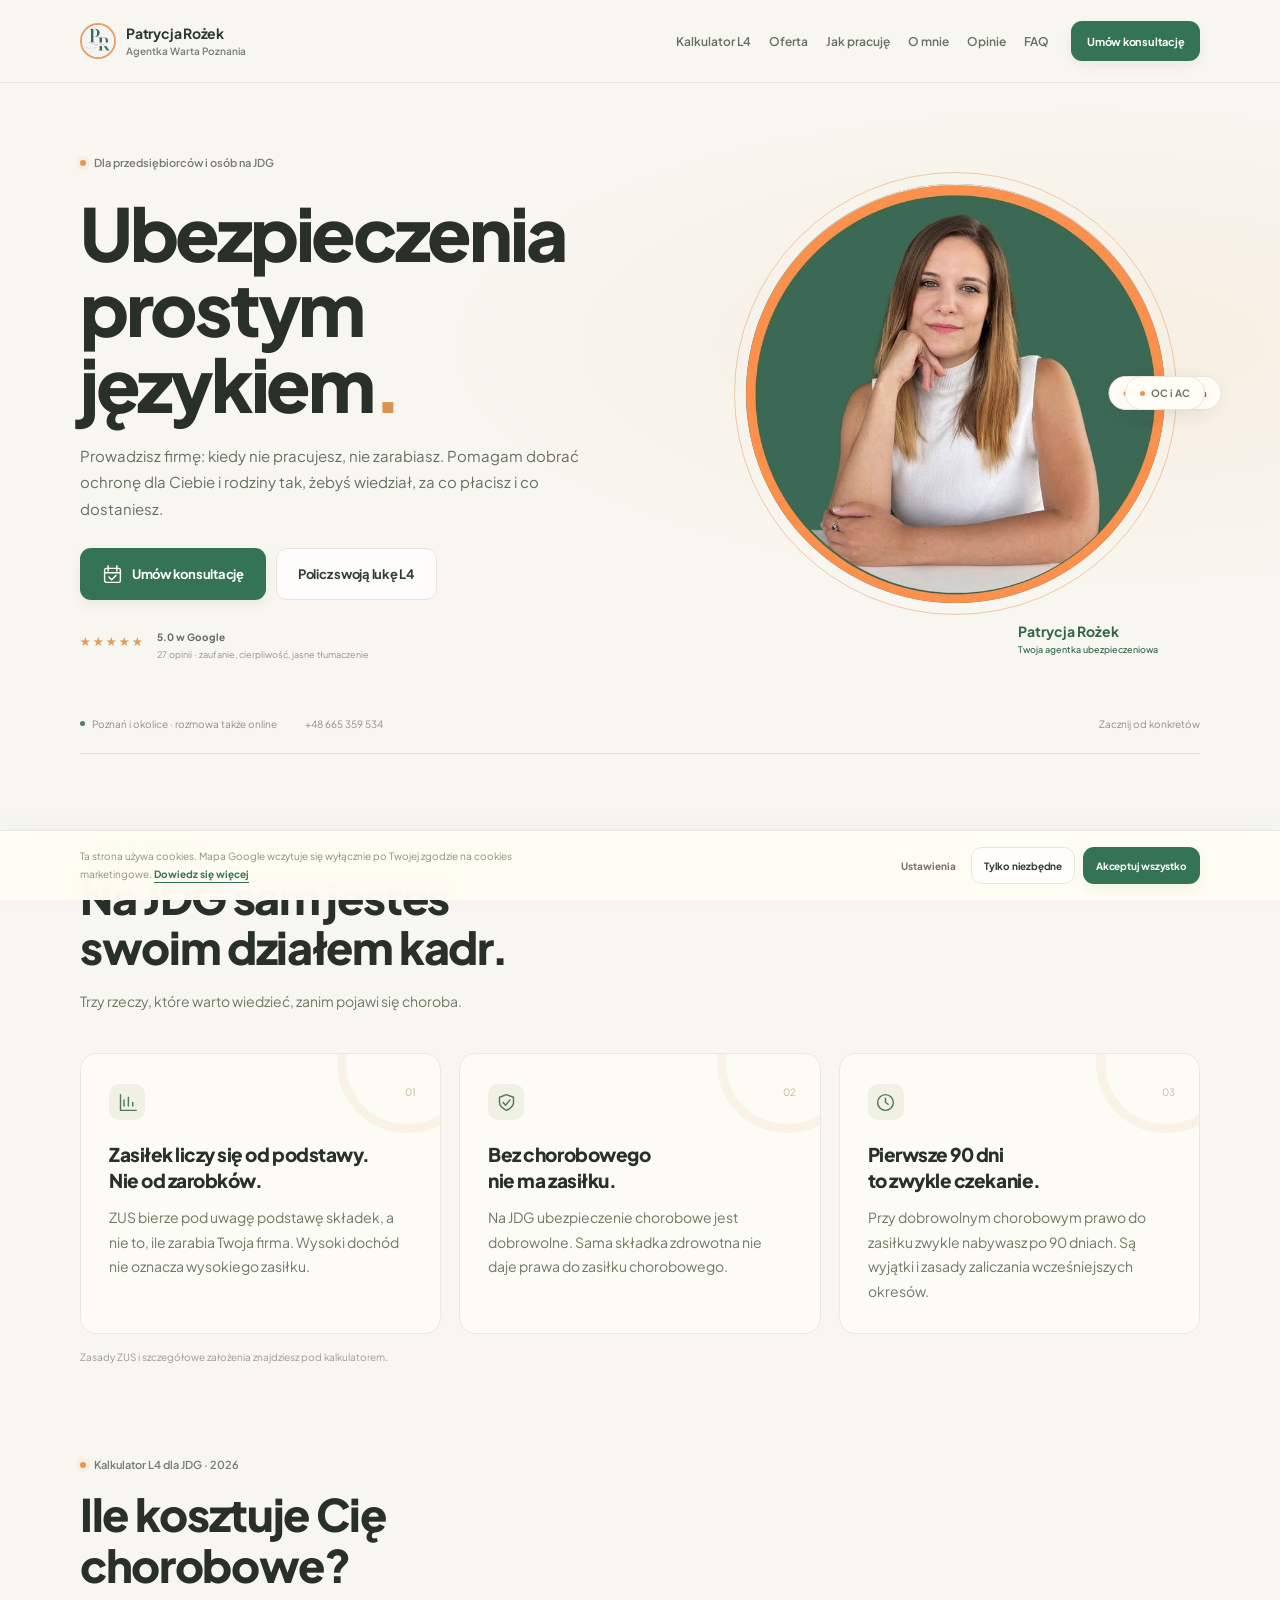
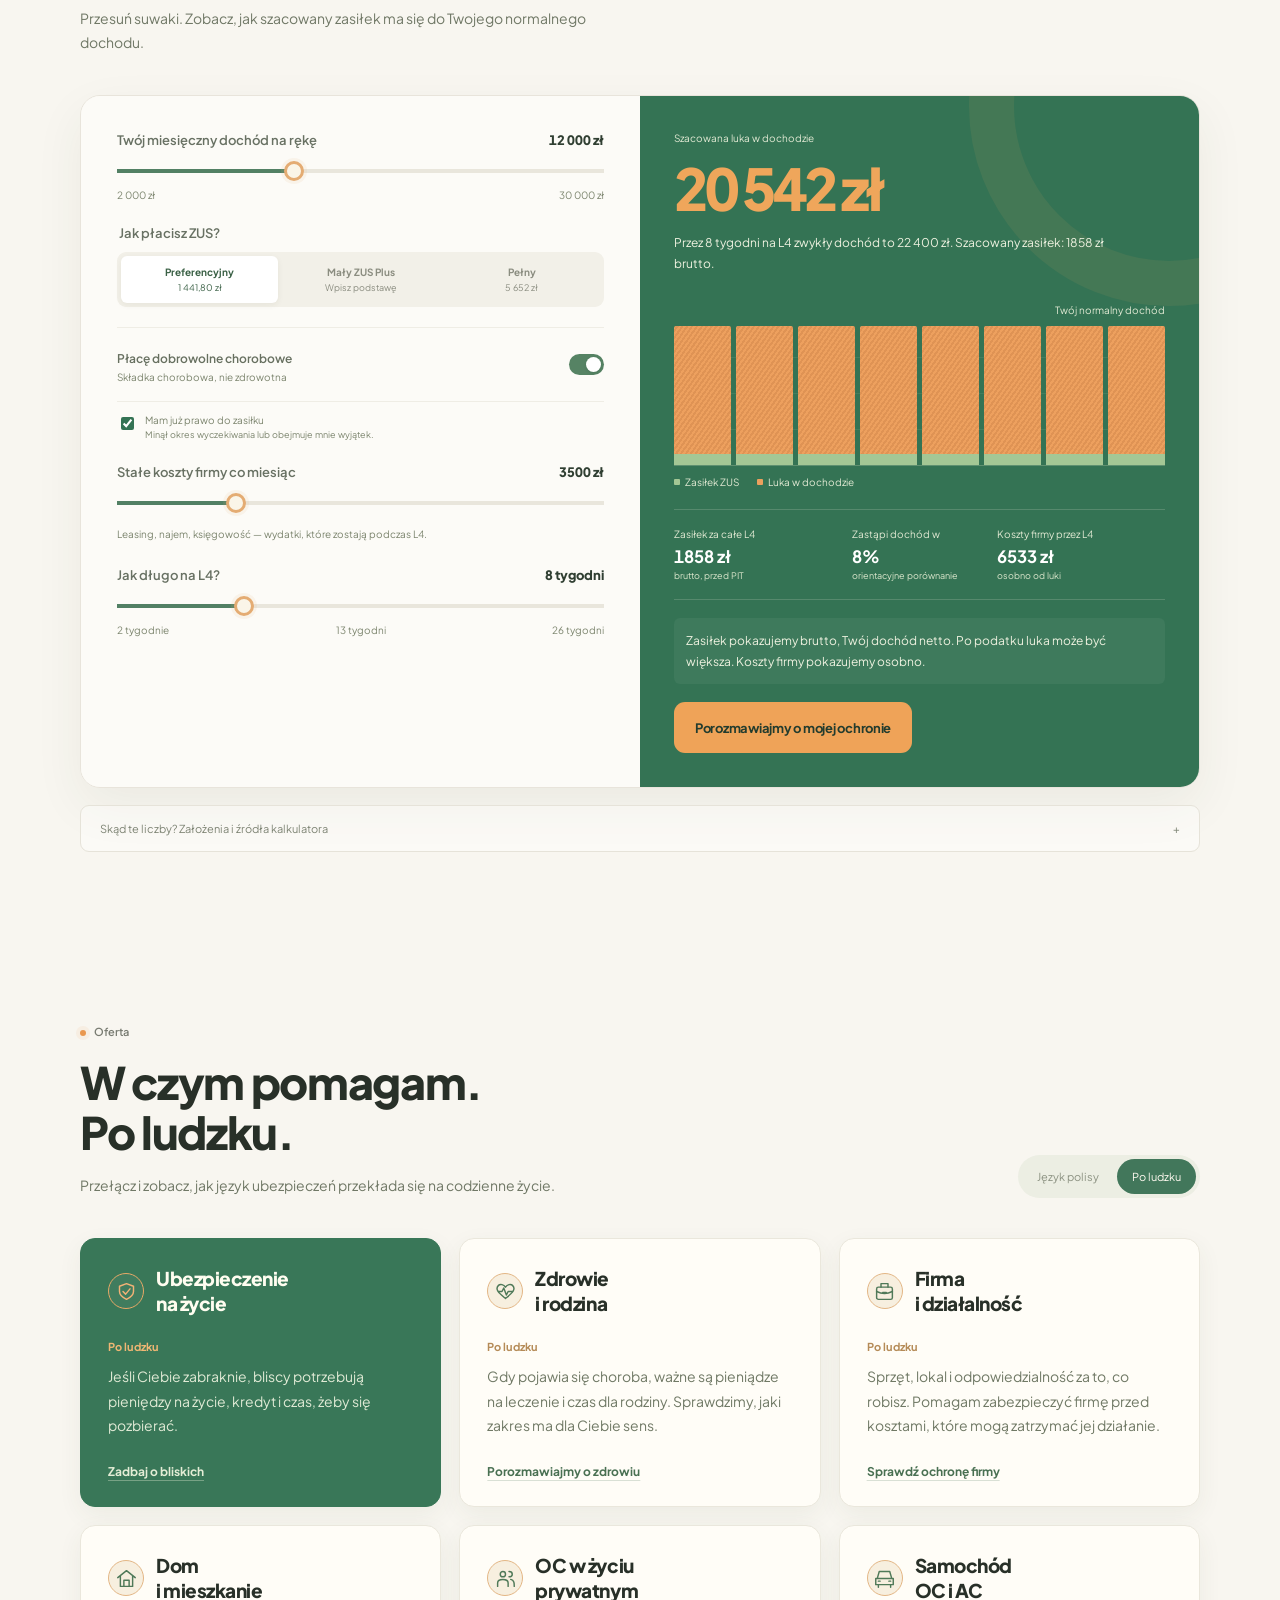
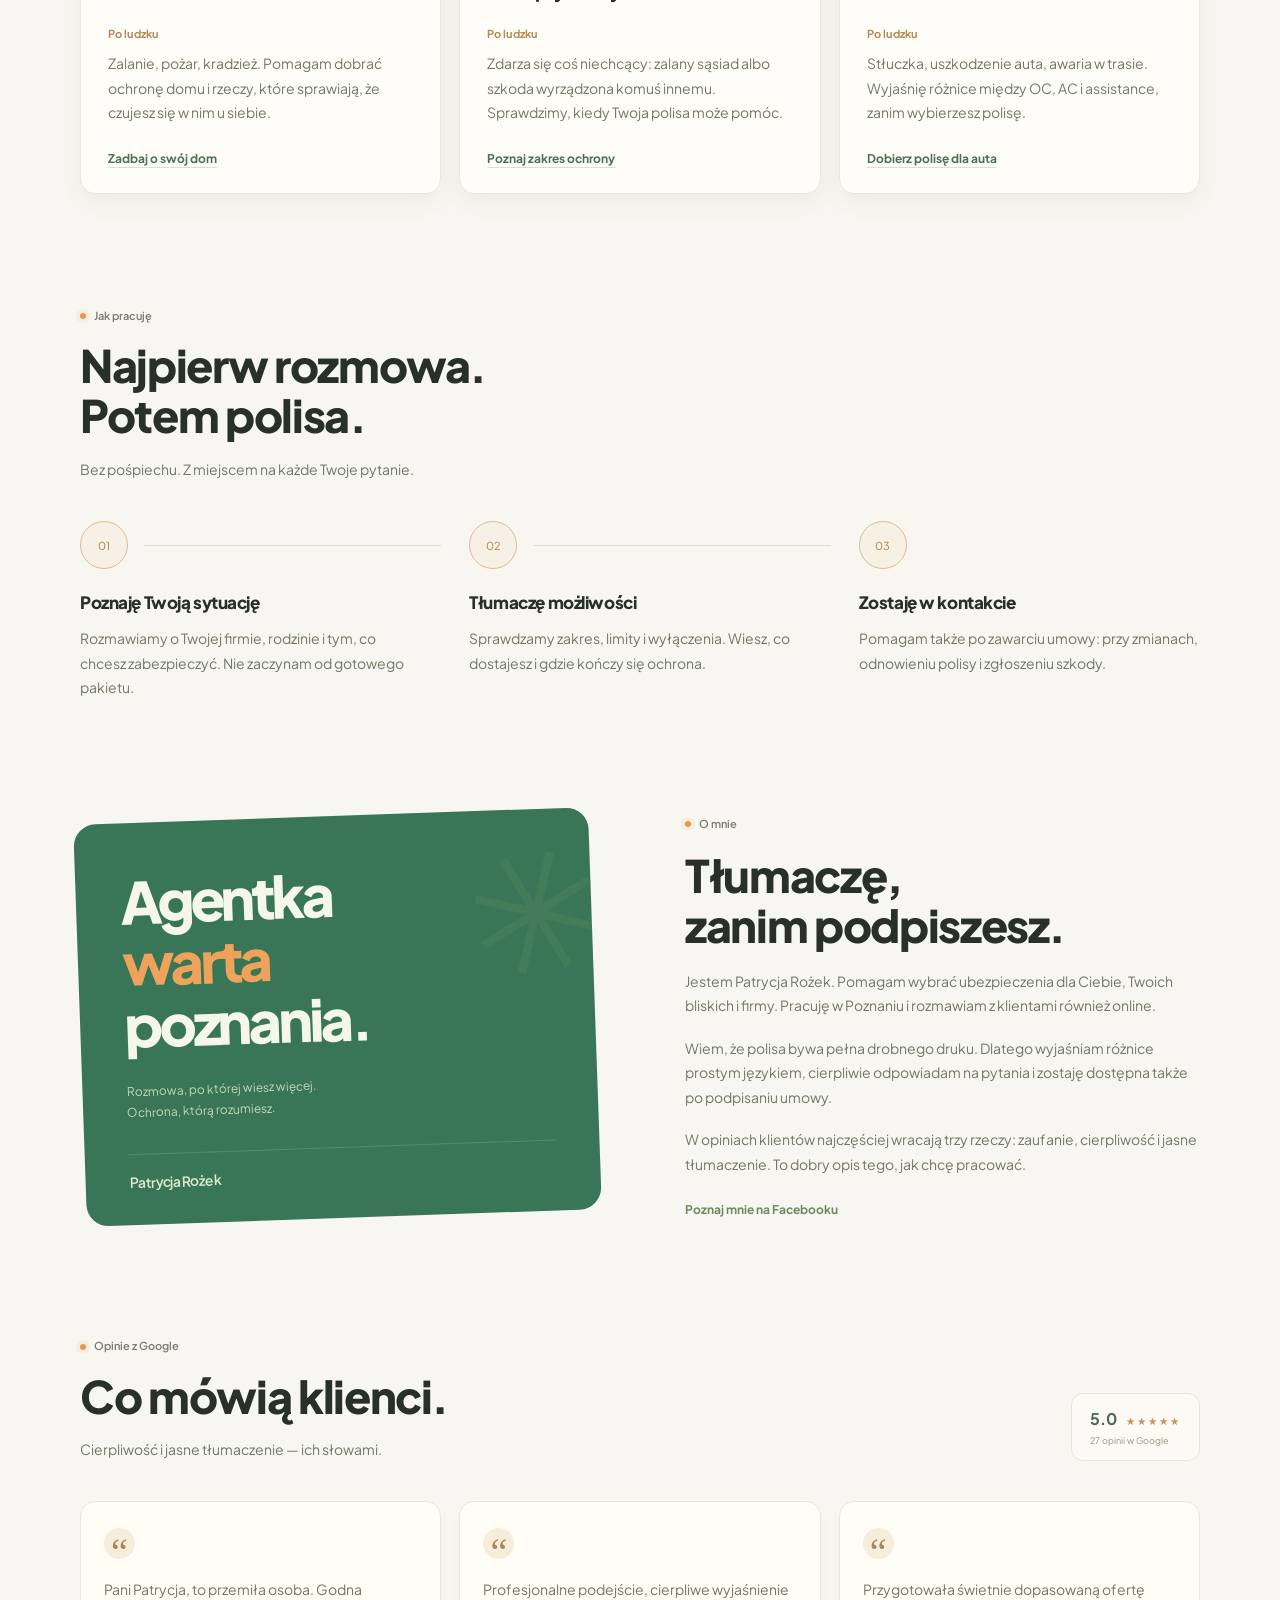
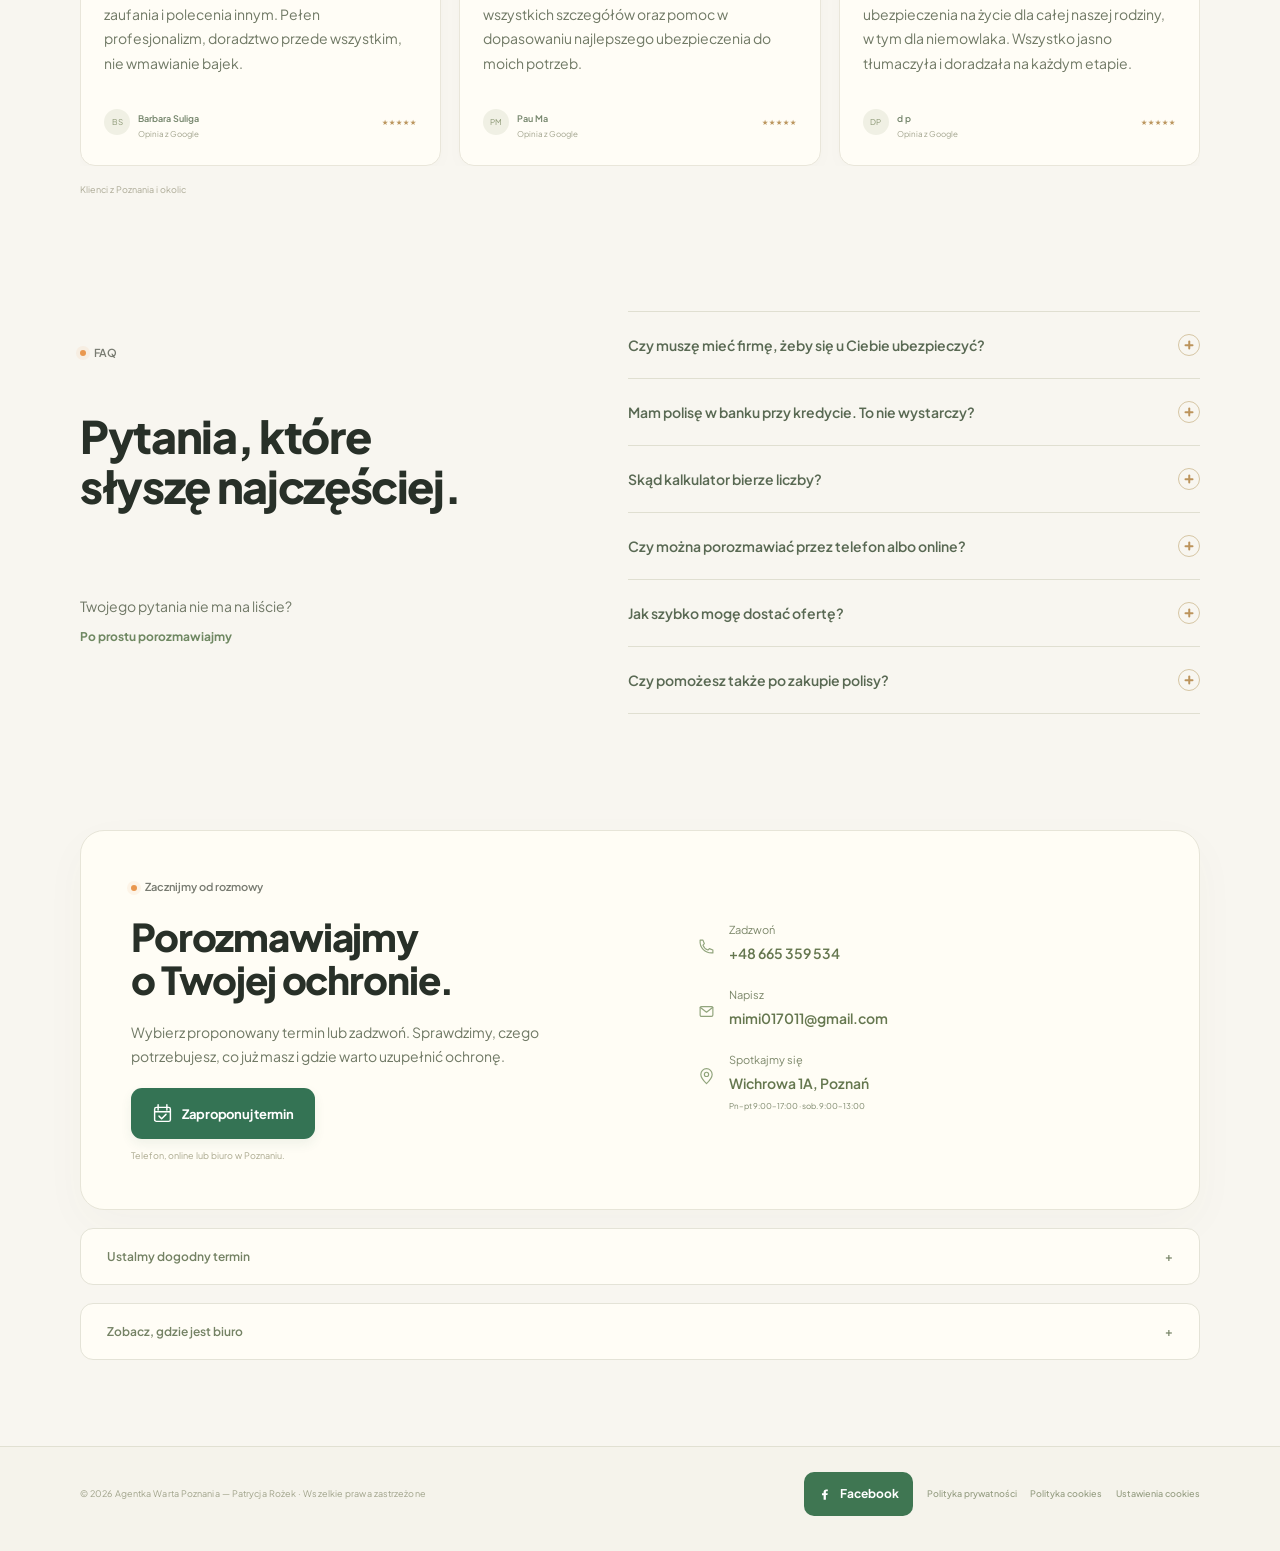
==== commit 2c2d7dc7: "Animate service labels around portrait with upright text" ====
--- a/index.html
+++ b/index.html
@@ -16,7 +16,7 @@
   <link rel="preconnect" href="https://fonts.gstatic.com" crossorigin>
   <link href="https://fonts.googleapis.com/css2?family=Fraunces:opsz,wght@9..144,600;9..144,700&family=Plus+Jakarta+Sans:wght@400;500;600;700;800&display=swap" rel="stylesheet">
   <link rel="stylesheet" href="assets/css/style.css?v=14">
-  <link rel="stylesheet" href="assets/css/landing.css?v=6">
+  <link rel="stylesheet" href="assets/css/landing.css?v=7">
 </head>
 <body>
   <a class="skip-link" href="#main">Przejdź do treści</a>
@@ -47,9 +47,9 @@
         <div class="portrait-scene">
           <div class="portrait-orbit"></div>
           <div class="portrait-circle"><img class="hero-portrait" src="assets/photos/patrycja-facebook.jpg" alt="Patrycja Rożek — Agentka Warta Poznania" width="715" height="720" fetchpriority="high"></div>
-          <span class="portrait-tag tag-top"><span></span>Dom i firma</span>
-          <span class="portrait-tag tag-right"><span></span>Życie i rodzina</span>
-          <span class="portrait-tag tag-left"><span></span>OC i AC</span>
+          <span class="portrait-tag-orbit orbit-home"><span class="portrait-tag"><span></span>Dom i firma</span></span>
+          <span class="portrait-tag-orbit orbit-family"><span class="portrait-tag"><span></span>Życie i rodzina</span></span>
+          <span class="portrait-tag-orbit orbit-car"><span class="portrait-tag"><span></span>OC i AC</span></span>
           <span class="portrait-signature">Patrycja Rożek<small>Twoja agentka ubezpieczeniowa</small></span>
         </div>
       </div>
--- a/assets/css/landing.css
+++ b/assets/css/landing.css
@@ -534,3 +534,53 @@
   .calculator-controls input[type="range"]:hover::-webkit-slider-thumb { border-color: #cd8c49; background: #fff8e8; box-shadow: 0 0 0 5px #e4ac7324; }
   .calculator-controls input[type="range"]:hover::-moz-range-thumb { border-color: #cd8c49; background: #fff8e8; box-shadow: 0 0 0 5px #e4ac7324; }
 }
+
+/* Orbit the labels while keeping their text upright. The photograph stays still. */
+.portrait-tag-orbit {
+  --orbit-delay: 0s;
+  --orbit-angle: 0deg;
+  position: absolute;
+  top: 50%;
+  left: 0;
+  width: 100%;
+  height: 0;
+  transform-origin: center;
+  pointer-events: none;
+  animation: portrait-tag-orbit 36s linear infinite;
+  animation-delay: var(--orbit-delay);
+}
+.orbit-home { --orbit-delay: -24s; --orbit-angle: 240deg; }
+.orbit-family { --orbit-delay: 0s; --orbit-angle: 0deg; }
+.orbit-car { --orbit-delay: -12s; --orbit-angle: 120deg; }
+.portrait-tag-orbit > .portrait-tag {
+  top: 0;
+  left: 96%;
+  right: auto;
+  bottom: auto;
+  white-space: nowrap;
+  transform: translate(-50%, -50%);
+  animation: portrait-tag-upright 36s linear infinite;
+  animation-delay: var(--orbit-delay);
+}
+@keyframes portrait-tag-orbit {
+  from { transform: rotate(0deg); }
+  to { transform: rotate(360deg); }
+}
+@keyframes portrait-tag-upright {
+  from { transform: translate(-50%, -50%) rotate(0deg); }
+  to { transform: translate(-50%, -50%) rotate(-360deg); }
+}
+.portrait-scene { margin-bottom: 28px; }
+.portrait-signature { bottom: -34px; }
+@media (max-width: 1100px) {
+  .portrait-tag-orbit > .portrait-tag { left: 88%; }
+}
+@media (max-width: 640px) {
+  .portrait-scene { margin-bottom: 10px; }
+  .portrait-signature { bottom: -10px; }
+}
+@media (prefers-reduced-motion: reduce) {
+  .portrait-tag-orbit, .portrait-tag-orbit > .portrait-tag { animation: none !important; }
+  .portrait-tag-orbit { transform: rotate(var(--orbit-angle)); }
+  .portrait-tag-orbit > .portrait-tag { transform: translate(-50%, -50%) rotate(calc(-1 * var(--orbit-angle))); }
+}
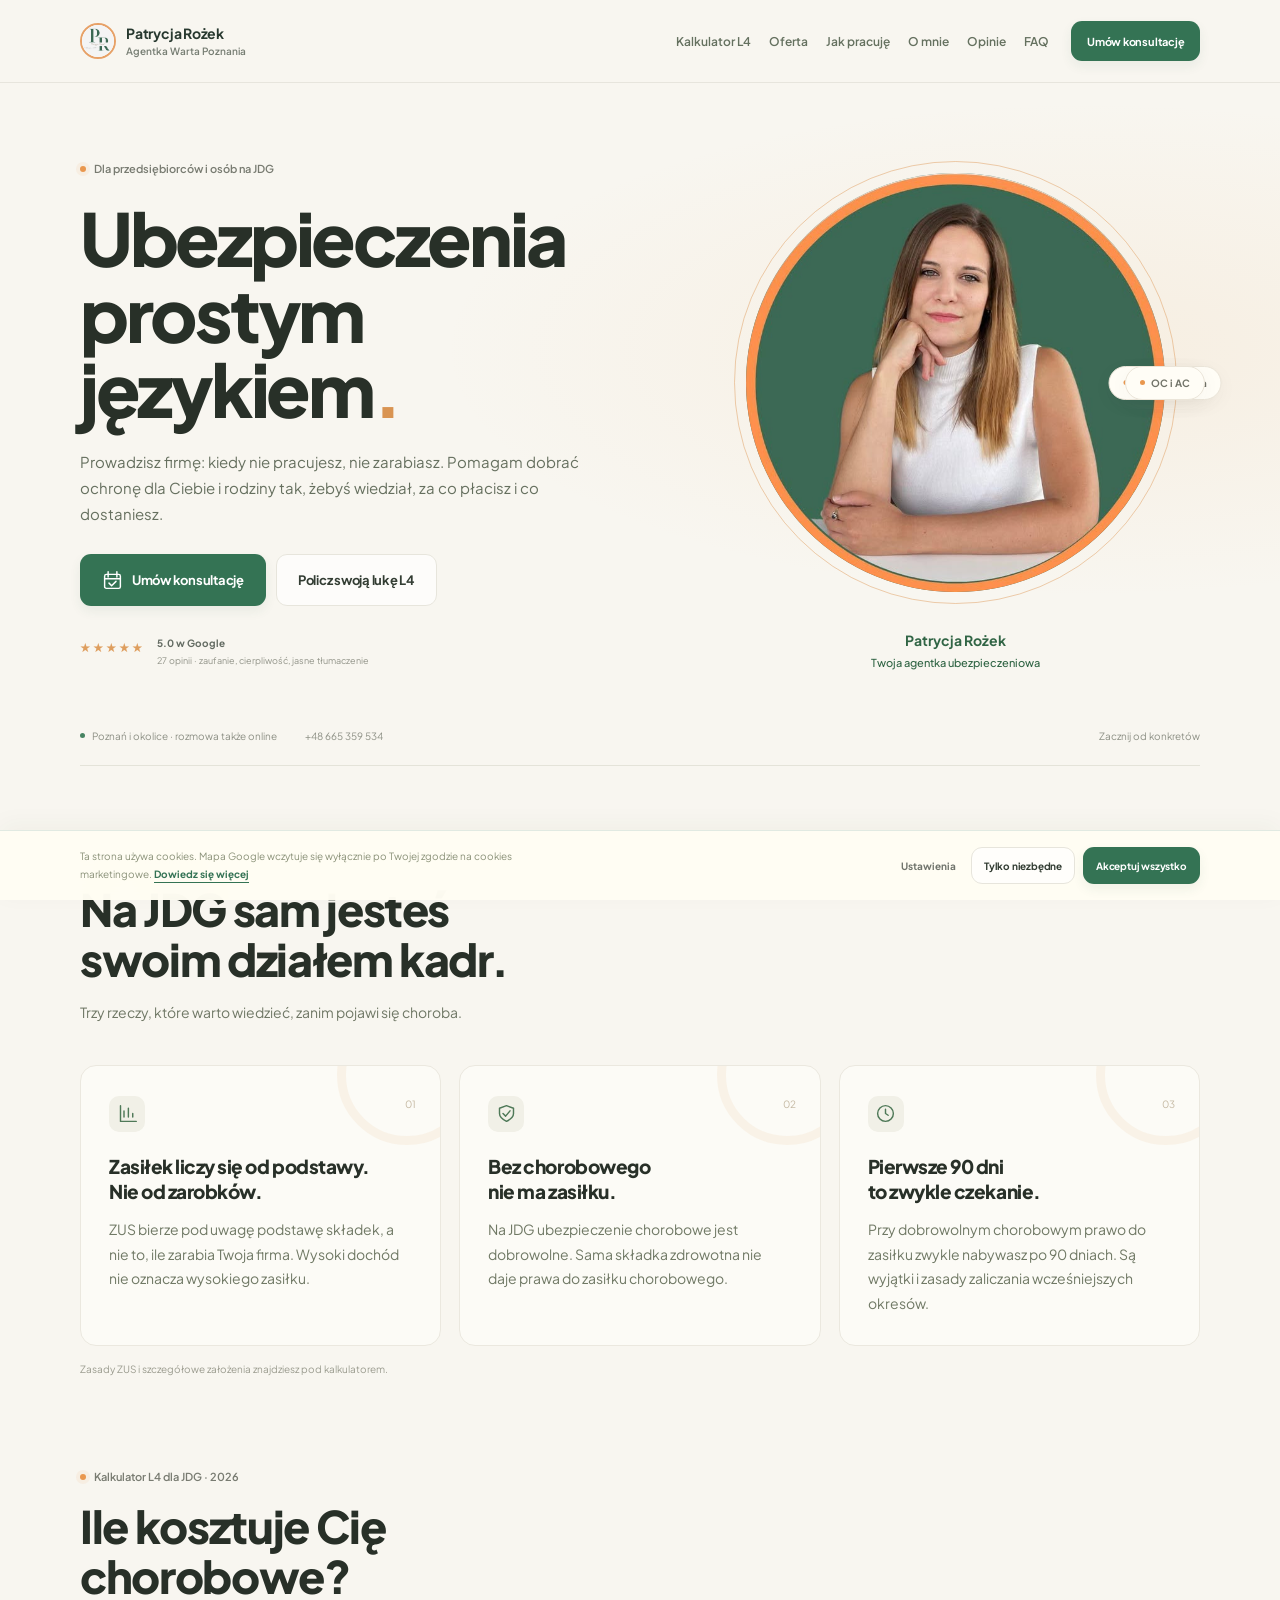
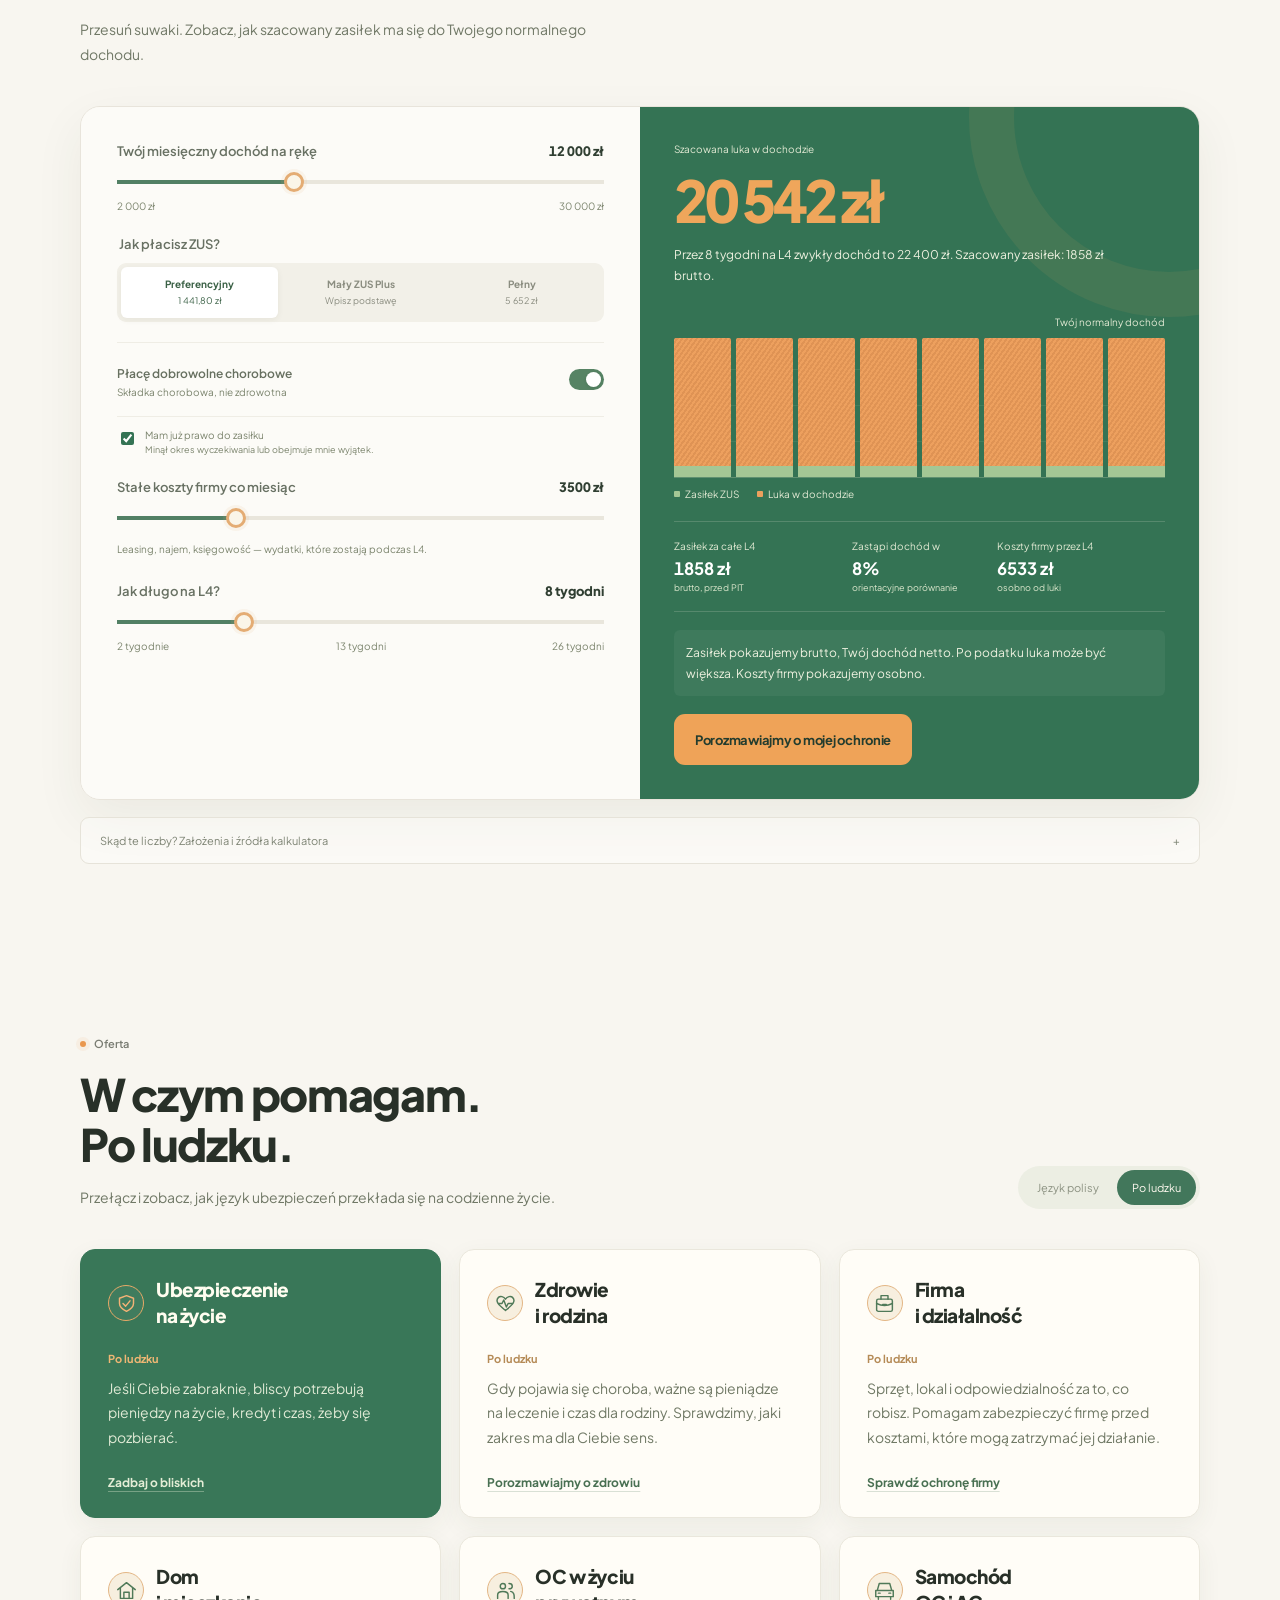
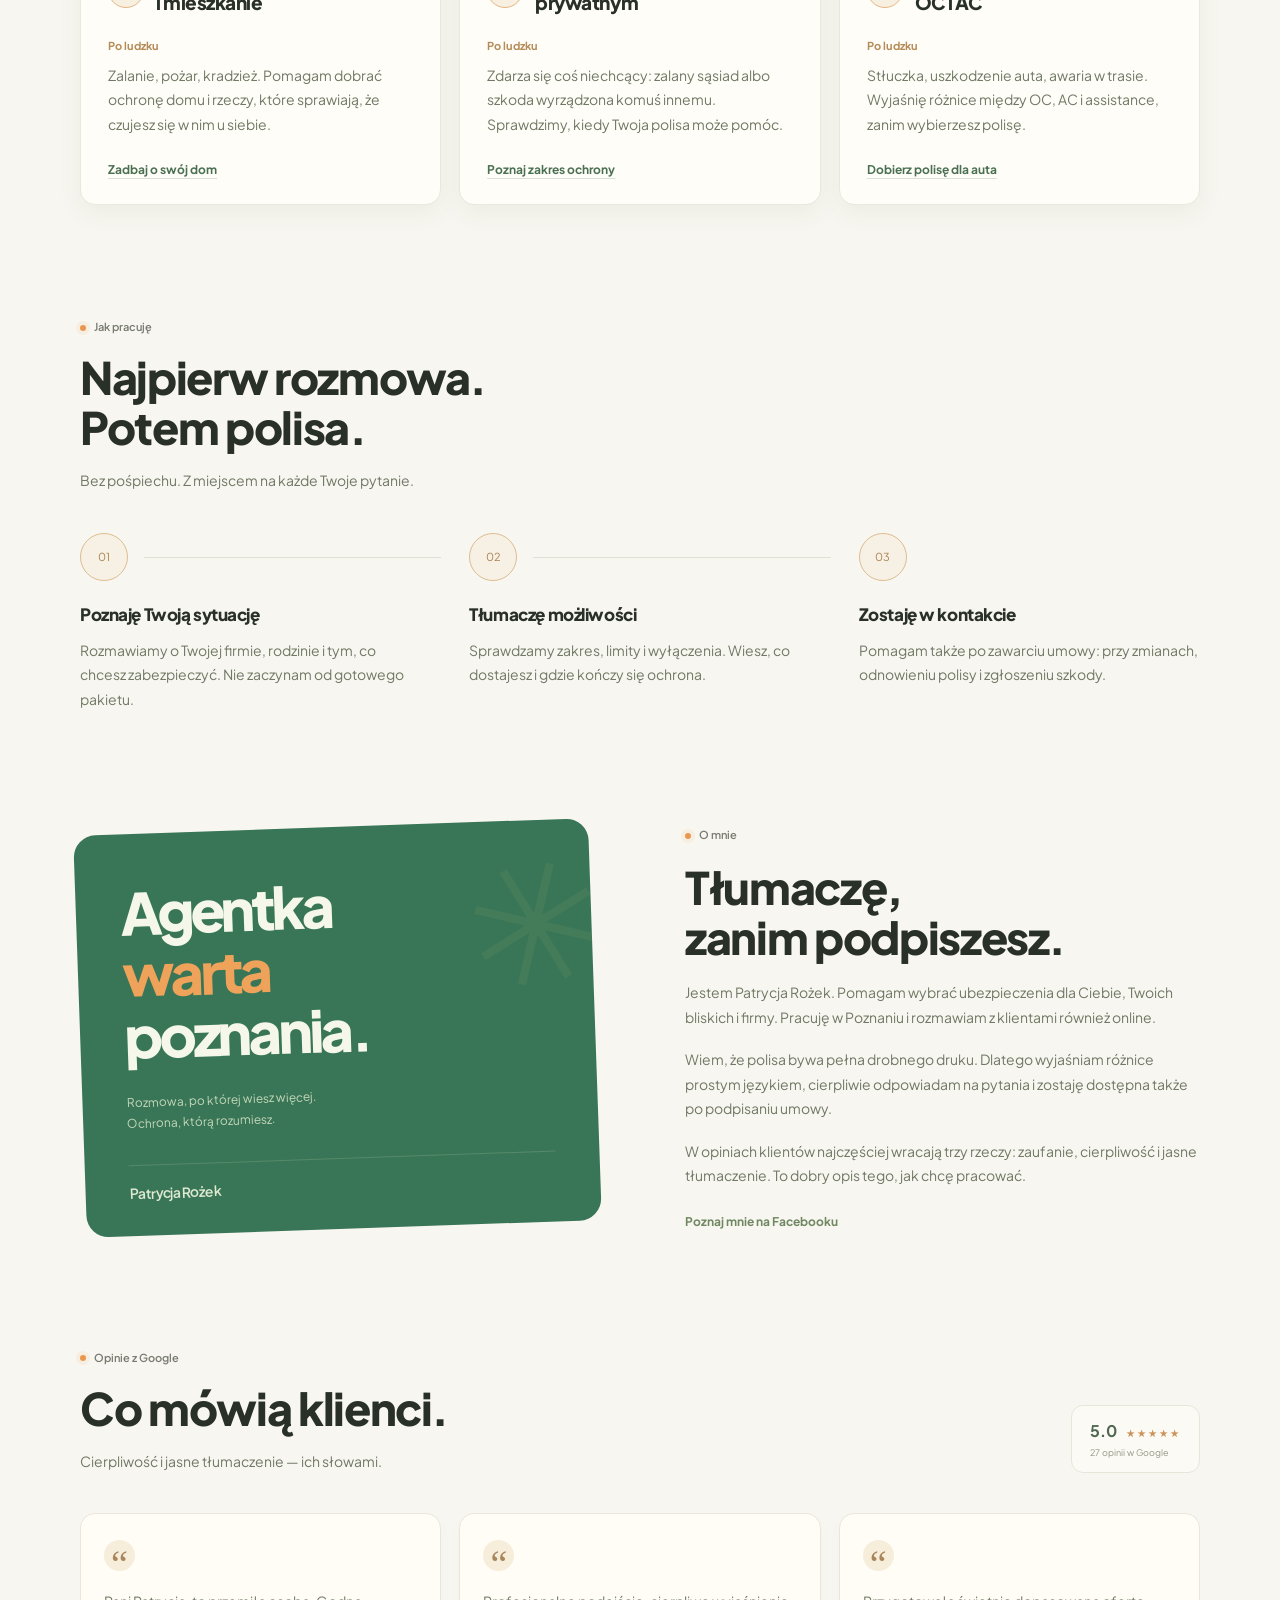
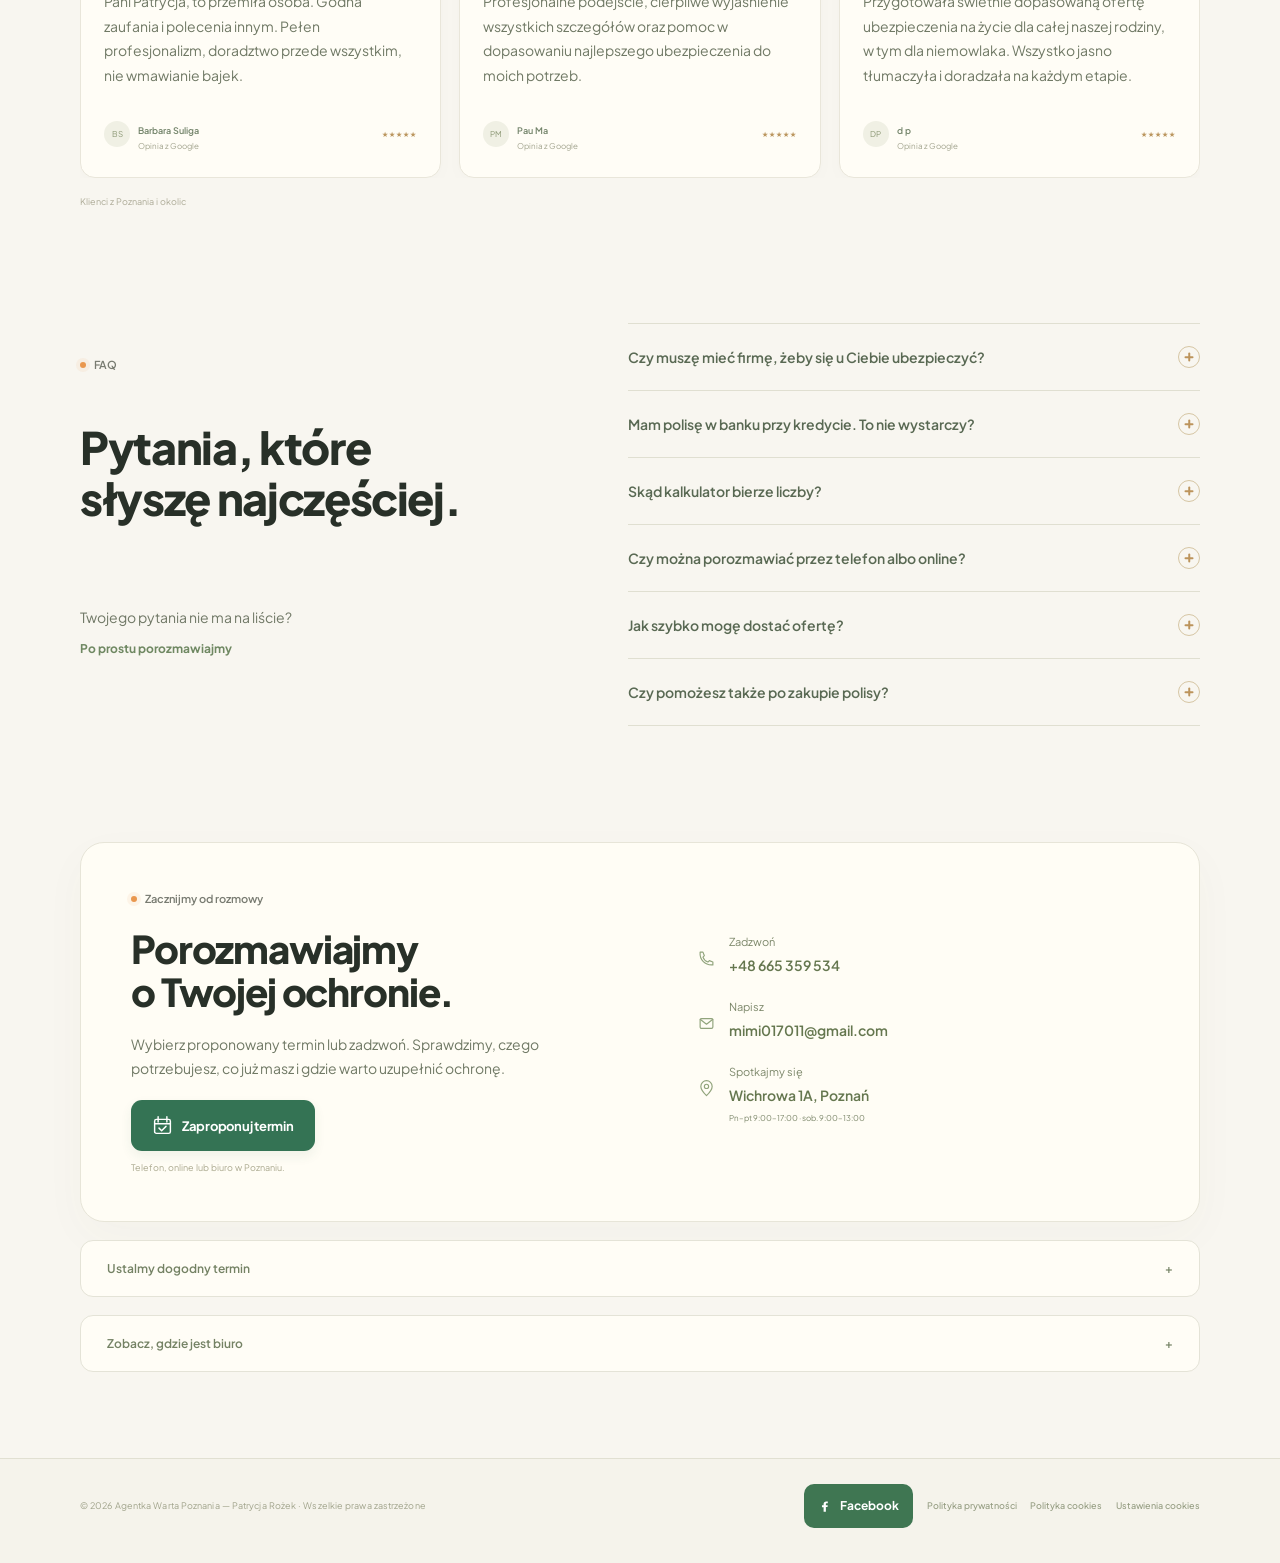
==== commit f2fb5046: "Fix portrait caption and compact mobile layout collisions" ====
--- a/index.html
+++ b/index.html
@@ -16,7 +16,7 @@
   <link rel="preconnect" href="https://fonts.gstatic.com" crossorigin>
   <link href="https://fonts.googleapis.com/css2?family=Fraunces:opsz,wght@9..144,600;9..144,700&family=Plus+Jakarta+Sans:wght@400;500;600;700;800&display=swap" rel="stylesheet">
   <link rel="stylesheet" href="assets/css/style.css?v=14">
-  <link rel="stylesheet" href="assets/css/landing.css?v=7">
+  <link rel="stylesheet" href="assets/css/landing.css?v=8">
 </head>
 <body>
   <a class="skip-link" href="#main">Przejdź do treści</a>
@@ -44,13 +44,15 @@
           <div class="landing-actions"><a class="button primary" href="#rezerwacja"><svg class="inline-icon" aria-hidden="true"><use href="#i-calendar"></use></svg>Umów konsultację</a><a class="button outline" href="#kalkulator">Policz swoją lukę L4</a></div>
           <div class="hero-proof"><span class="proof-stars" aria-label="5 na 5 gwiazdek">★★★★★</span><span><strong>5.0 w Google</strong><small>27 opinii · zaufanie, cierpliwość, jasne tłumaczenie</small></span></div>
         </div>
+        <div class="portrait-visual">
         <div class="portrait-scene">
           <div class="portrait-orbit"></div>
           <div class="portrait-circle"><img class="hero-portrait" src="assets/photos/patrycja-facebook.jpg" alt="Patrycja Rożek — Agentka Warta Poznania" width="715" height="720" fetchpriority="high"></div>
           <span class="portrait-tag-orbit orbit-home"><span class="portrait-tag"><span></span>Dom i firma</span></span>
           <span class="portrait-tag-orbit orbit-family"><span class="portrait-tag"><span></span>Życie i rodzina</span></span>
           <span class="portrait-tag-orbit orbit-car"><span class="portrait-tag"><span></span>OC i AC</span></span>
-          <span class="portrait-signature">Patrycja Rożek<small>Twoja agentka ubezpieczeniowa</small></span>
+        </div>
+        <span class="portrait-signature">Patrycja Rożek<small>Twoja agentka ubezpieczeniowa</small></span>
         </div>
       </div>
       <div class="container hero-bottom"><span><span class="status-dot"></span>Poznań i okolice · rozmowa także online</span><a href="tel:+48665359534">+48 665 359 534</a><a href="#kalkulator" class="discover-link">Zacznij od konkretów</a></div>
--- a/assets/css/landing.css
+++ b/assets/css/landing.css
@@ -584,3 +584,46 @@
   .portrait-tag-orbit { transform: rotate(var(--orbit-angle)); }
   .portrait-tag-orbit > .portrait-tag { transform: translate(-50%, -50%) rotate(calc(-1 * var(--orbit-angle))); }
 }
+
+/* Give the portrait caption its own row, independent of image and label size. */
+.portrait-visual {
+  width: 100%;
+  max-width: 455px;
+  justify-self: center;
+  display: grid;
+  justify-items: center;
+  gap: 20px;
+  min-width: 0;
+}
+.portrait-visual > .portrait-scene { width: 100%; max-width: none; margin: 0; }
+.portrait-visual > .portrait-signature {
+  position: static;
+  display: block;
+  transform: none;
+  text-align: center;
+  line-height: 1.5;
+}
+.portrait-signature small { font-size: 11px; line-height: 1.5; }
+.zus-options label { min-width: 0; display: flex; }
+.zus-options label > span { width: 100%; overflow-wrap: anywhere; align-content: center; line-height: 1.4; }
+.consultation-contact > div > span { min-width: 0; }
+.range-field output { flex-shrink: 0; }
+
+@media (max-width: 640px) {
+  .portrait-visual { width: min(100%, 380px); gap: 18px; }
+  .portrait-visual > .portrait-signature { font-size: 14px; }
+  .portrait-signature small { font-size: 10px; }
+  .brand-statement > p { font-size: clamp(43px, 14.6vw, 57px); }
+}
+@media (max-width: 420px) {
+  .portrait-tag-orbit > .portrait-tag { left: 85%; }
+  .result-stats { grid-template-columns: 1fr; gap: 16px; }
+  .result-stats > div { display: grid; grid-template-columns: minmax(0, 1fr) auto; gap: 3px 14px; align-items: center; }
+  .result-stats span { grid-column: 1; grid-row: 1; font-size: 10px; }
+  .result-stats small { grid-column: 1; grid-row: 2; font-size: 9px; }
+  .result-stats strong { grid-column: 2; grid-row: 1 / 3; margin: 0; font-size: 18px; white-space: nowrap; }
+  .landing-actions .button { flex: 1 1 auto; text-align: center; }
+}
+@media (max-width: 360px) {
+  .calculator-result .result-total { font-size: 42px !important; }
+}
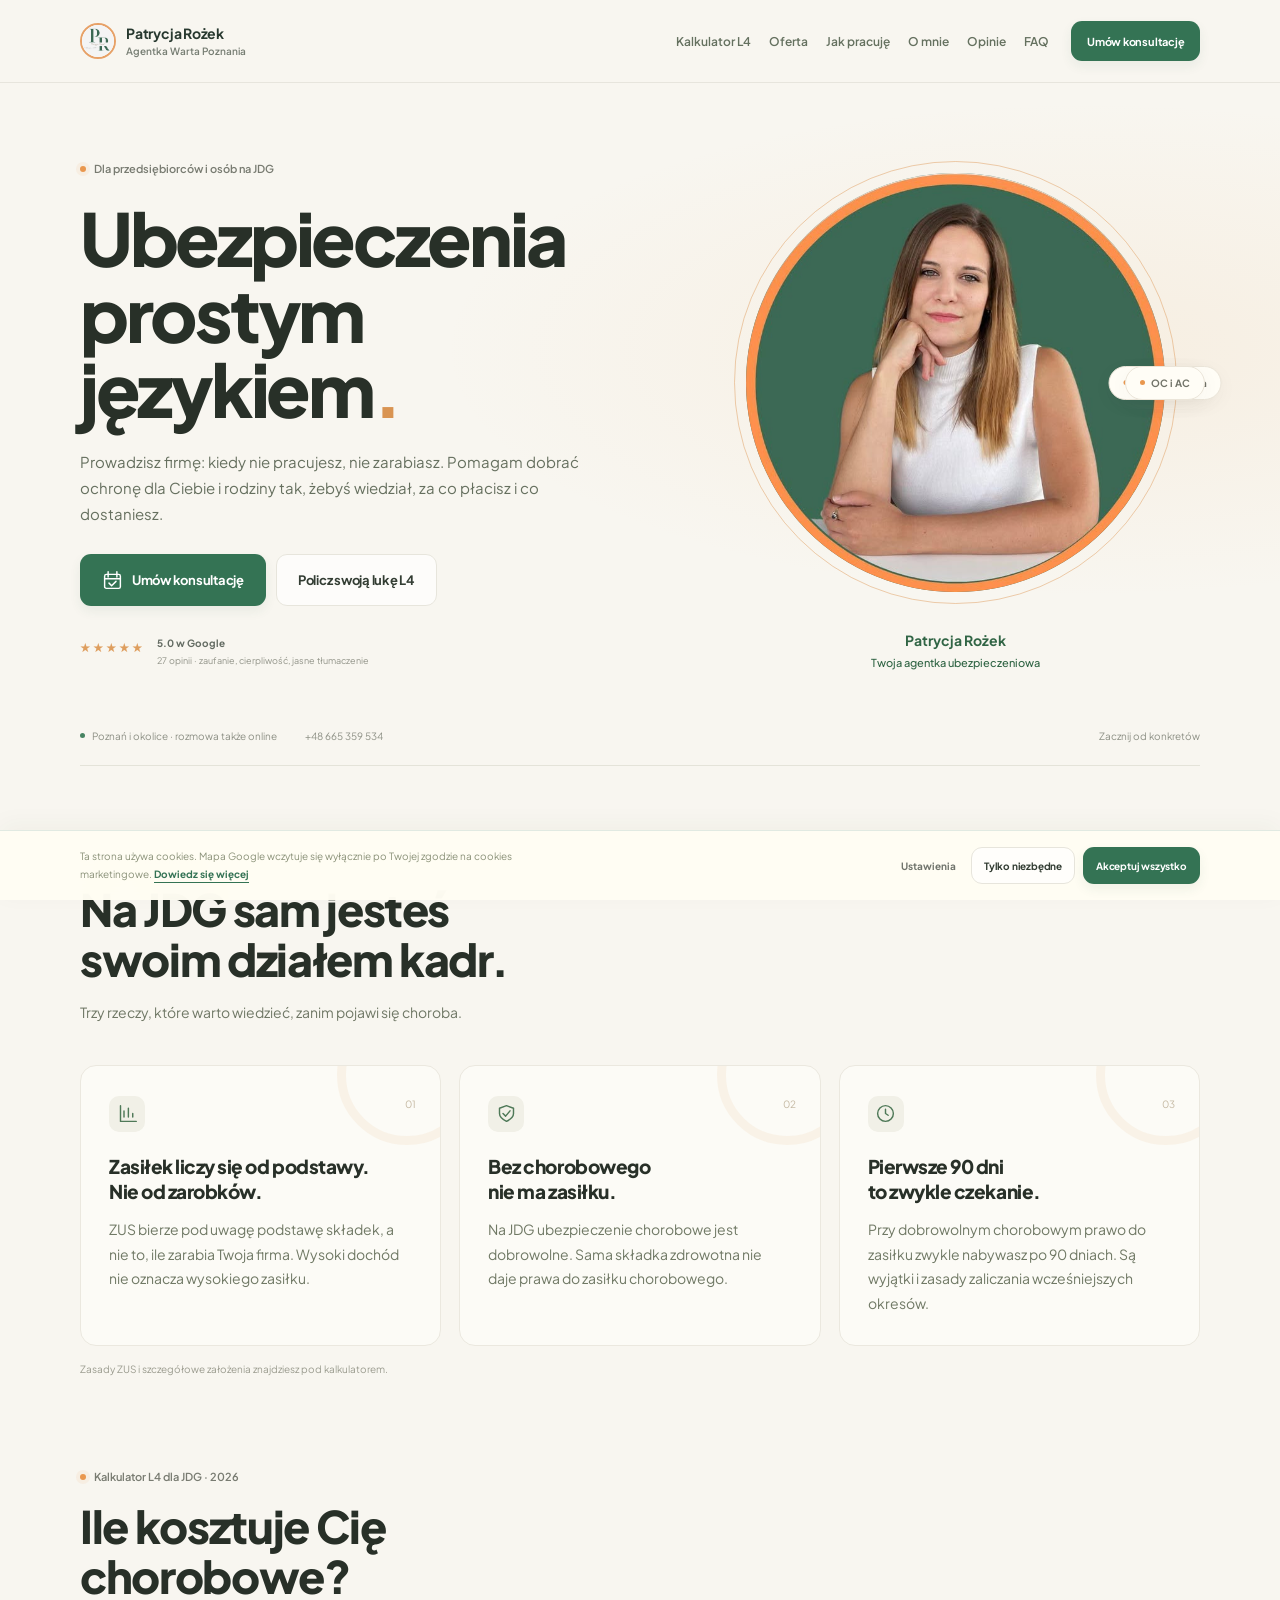
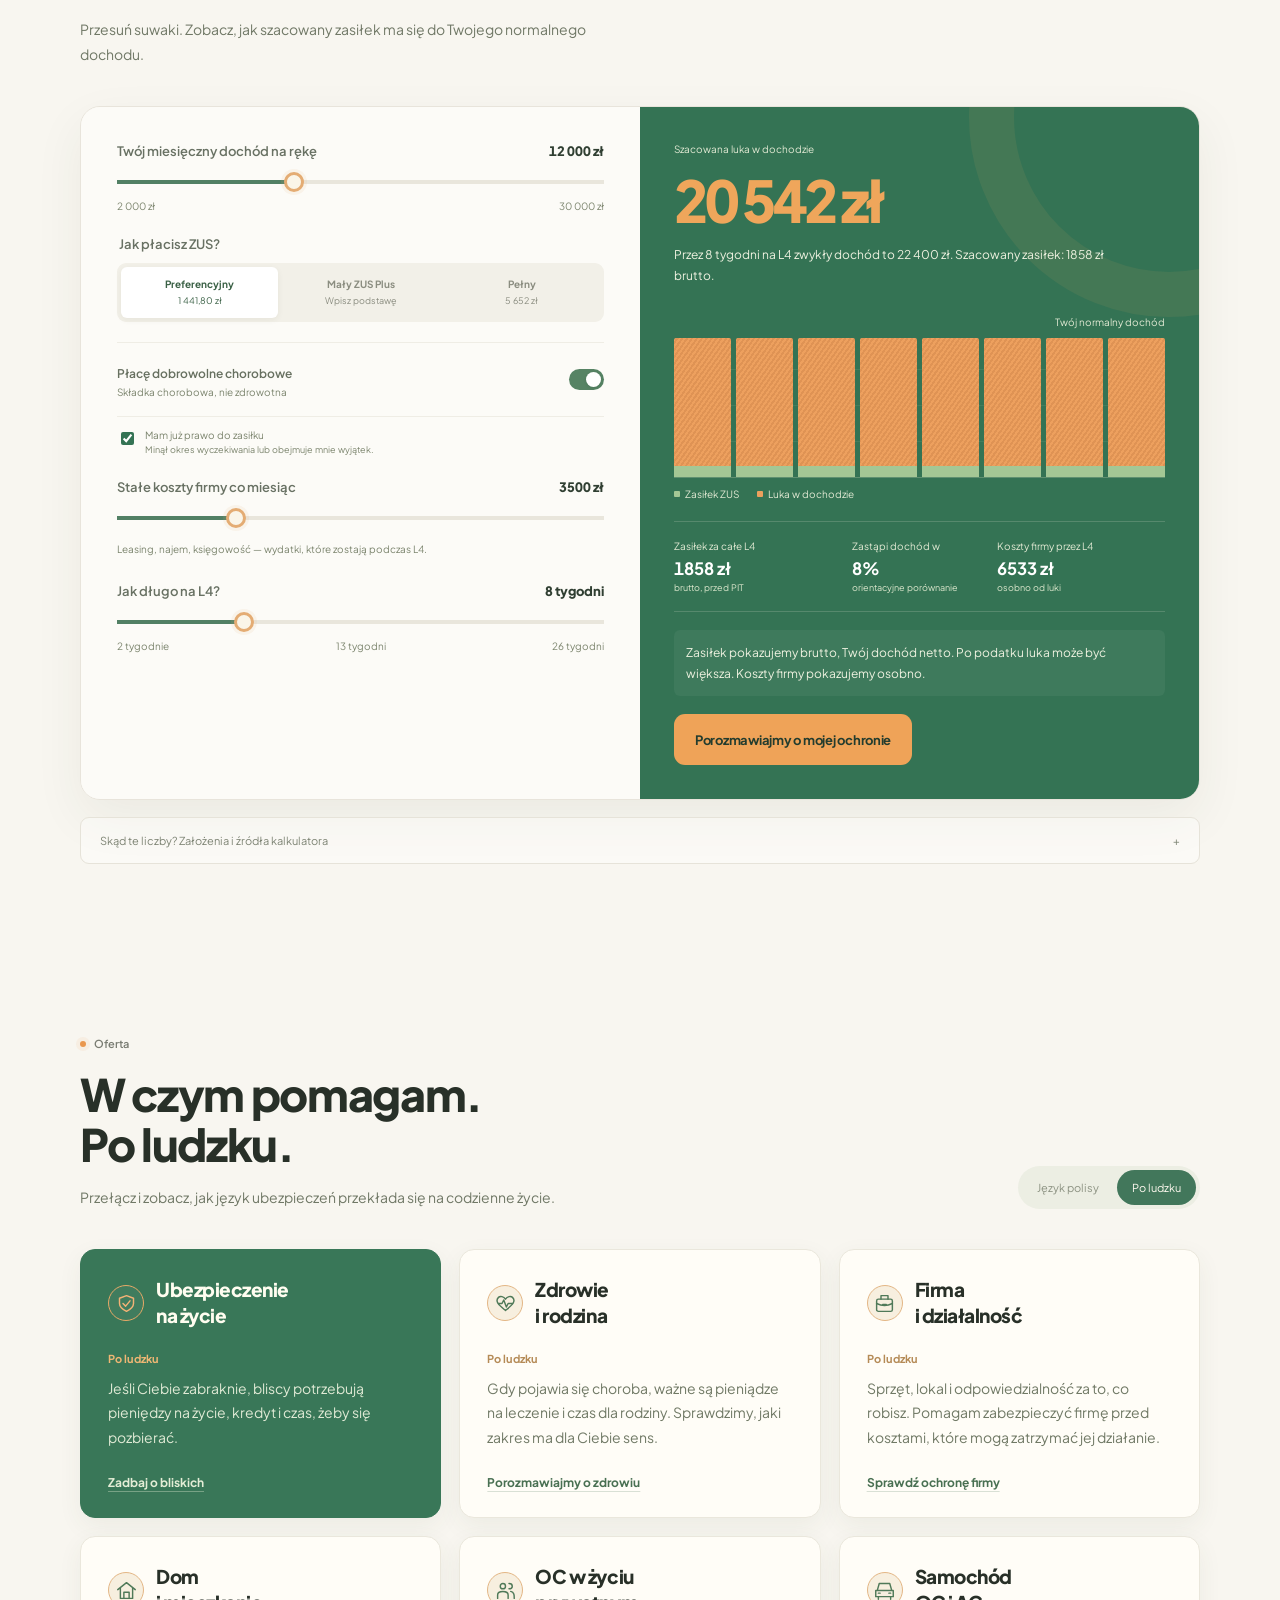
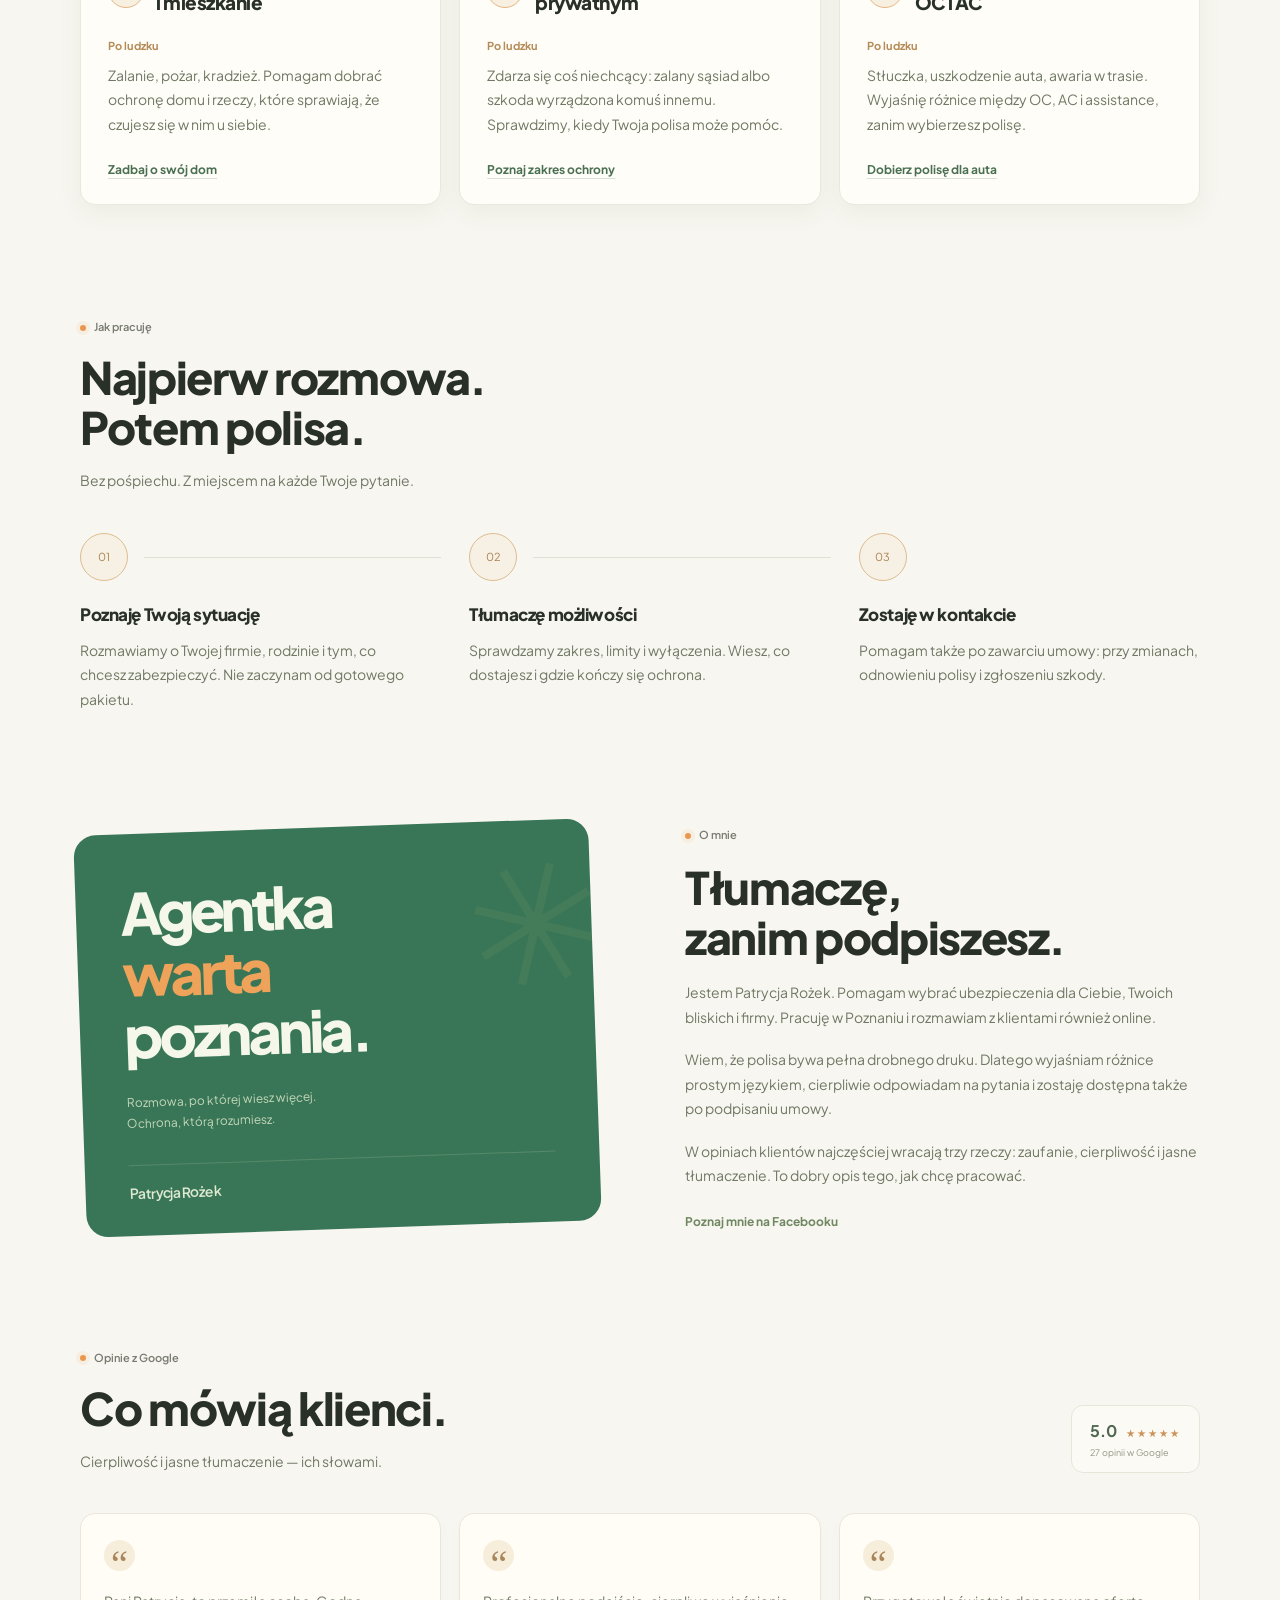
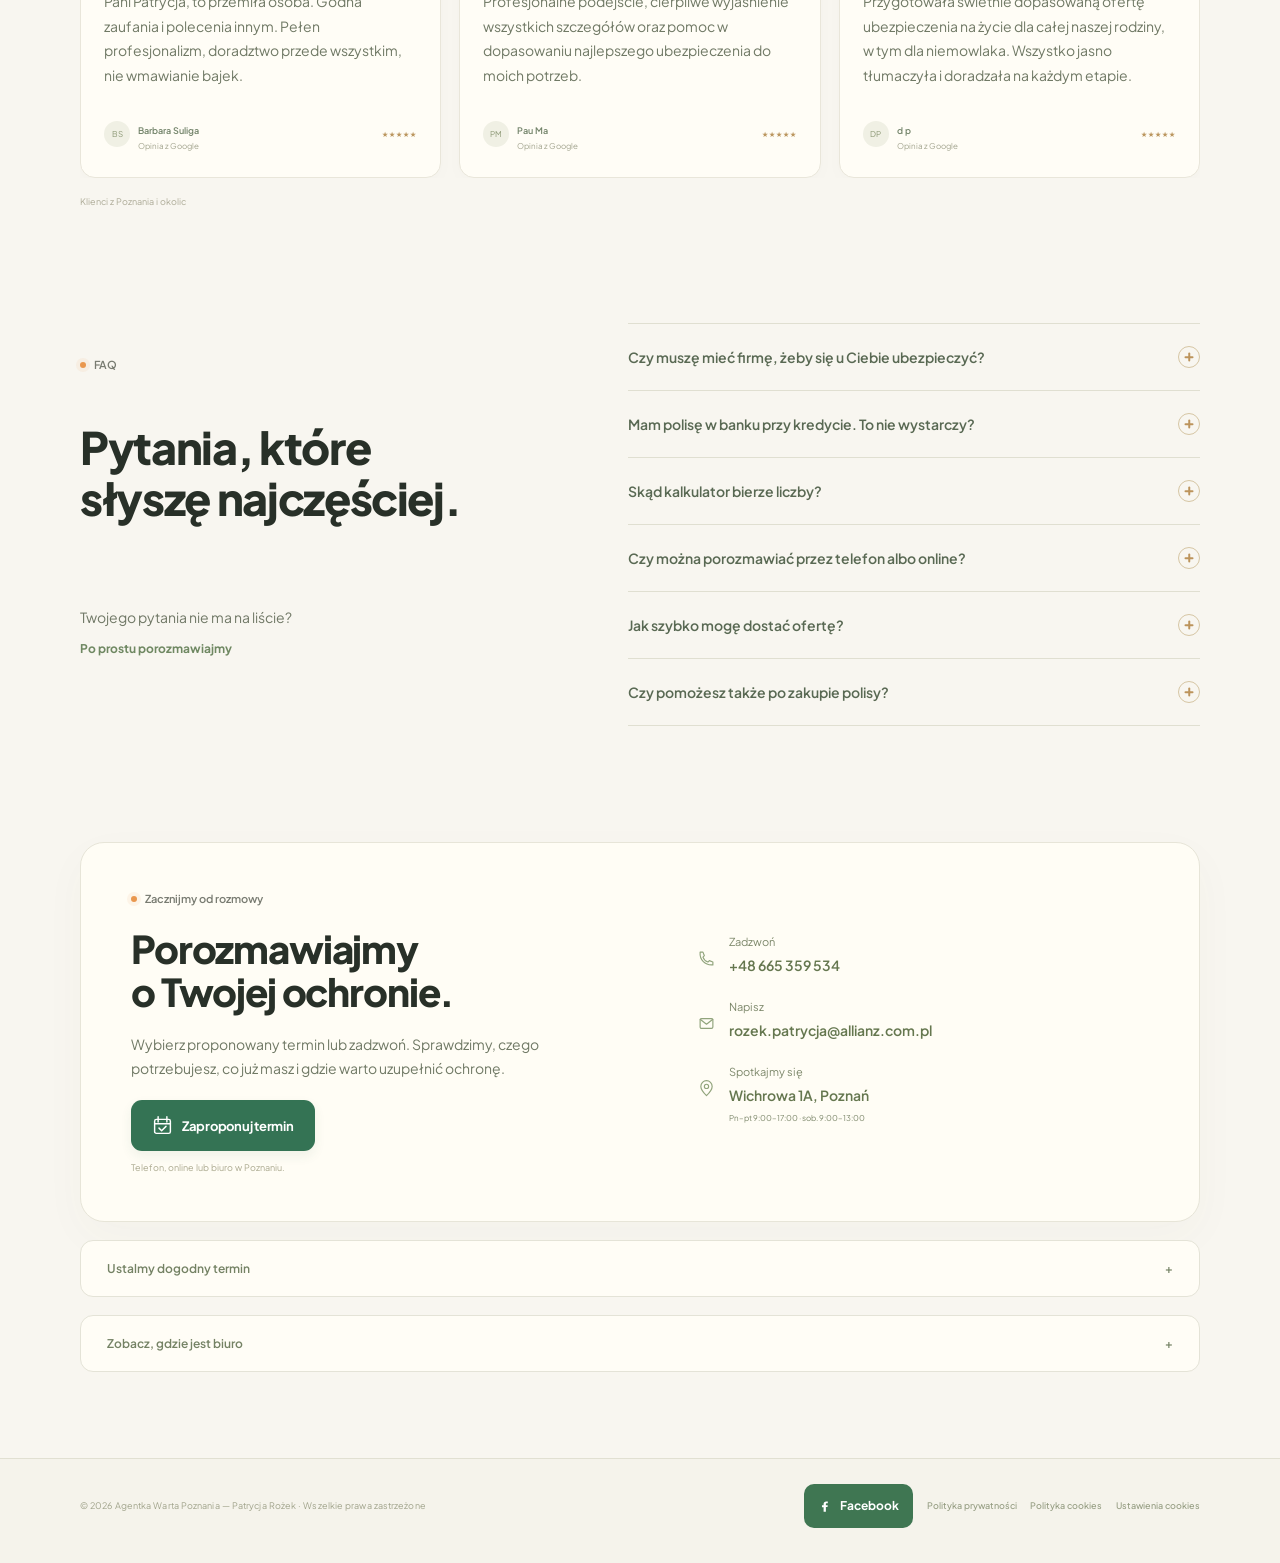
==== commit 2f84b84d: "Use verified professional email address for Patrycja" ====
--- a/index.html
+++ b/index.html
@@ -115,8 +115,8 @@
 
     <section class="landing-section faq-section" id="faq" aria-labelledby="faq-title"><div class="container faq-layout"><div class="section-intro"><p class="kicker"><span></span>FAQ</p><h2 id="faq-title">Pytania, które<br> słyszę najczęściej.</h2><p>Twojego pytania nie ma na liście?<br> <a href="#kontakt" class="text-link">Po prostu porozmawiajmy</a></p></div><div class="landing-faq"><details><summary>Czy muszę mieć firmę, żeby się u Ciebie ubezpieczyć?<span aria-hidden="true">+</span></summary><p>Nie. Pomagam także klientom indywidualnym: w ochronie życia i rodziny, domu, mieszkania oraz samochodu.</p></details><details><summary>Mam polisę w banku przy kredycie. To nie wystarczy?<span aria-hidden="true">+</span></summary><p>To zależy od zakresu. Możemy wspólnie sprawdzić sumę ubezpieczenia, zdarzenia objęte ochroną, wyłączenia i to, kogo zabezpiecza polisa. Dopiero wtedy widać, czy odpowiada na Twoje potrzeby.</p></details><details><summary>Skąd kalkulator bierze liczby?<span aria-hidden="true">+</span></summary><p>Z zasad ustalania zwykłego zasiłku chorobowego i podstaw składek ZUS na 2026 rok. Szczegółowy wzór, uproszczenia i linki do ZUS są <a href="#kalkulator">pod kalkulatorem</a>. To symulacja, a nie decyzja ZUS lub oferta polisy.</p></details><details><summary>Czy można porozmawiać przez telefon albo online?<span aria-hidden="true">+</span></summary><p>Tak. Możemy spotkać się w biurze na Wichrowej 1A w Poznaniu, porozmawiać telefonicznie albo ustalić spotkanie online.</p></details><details><summary>Jak szybko mogę dostać ofertę?<span aria-hidden="true">+</span></summary><p>Zazwyczaj możemy omówić pierwsze warianty już podczas pierwszej rozmowy. Przy bardziej złożonej sprawie ustalimy, jakie informacje są potrzebne i kiedy przygotuję ofertę.</p></details><details><summary>Czy pomożesz także po zakupie polisy?<span aria-hidden="true">+</span></summary><p>Tak. Pomagam przy zmianach, odnowieniu polisy, dokumentach i zgłoszeniu szkody. Kontakt do mnie pozostaje ten sam przez cały czas trwania umowy.</p></details></div></div></section>
 
-    <section class="landing-section consultation-section" id="rezerwacja" aria-labelledby="consultation-title"><div class="container"><div class="consultation-card"><div class="consultation-copy"><p class="kicker"><span></span>Zacznijmy od rozmowy</p><h2 id="consultation-title">Porozmawiajmy<br> o Twojej ochronie.</h2><p>Wybierz proponowany termin lub zadzwoń. Sprawdzimy, czego potrzebujesz, co już masz i gdzie warto uzupełnić ochronę.</p><a href="#consultation-form" class="button primary" id="show-consultation"><svg class="inline-icon" aria-hidden="true"><use href="#i-calendar"></use></svg>Zaproponuj termin</a><small>Telefon, online lub biuro w Poznaniu.</small></div><address class="consultation-contact" id="kontakt"><div><svg aria-hidden="true"><use href="#i-phone"></use></svg><span><small>Zadzwoń</small><a href="tel:+48665359534">+48 665 359 534</a></span></div><div><svg aria-hidden="true"><use href="#i-mail"></use></svg><span><small>Napisz</small><a href="mailto:mimi017011@gmail.com">mimi017011@gmail.com</a></span></div><div><svg aria-hidden="true"><use href="#i-pin"></use></svg><span><small>Spotkajmy się</small><a href="https://maps.google.com/?q=Wichrowa%201A%2C%2060-449%20Pozna%C5%84" target="_blank" rel="noopener noreferrer">Wichrowa 1A, Poznań</a><small>Pn–pt 9:00–17:00 · sob. 9:00–13:00</small></span></div></address></div>
-      <details class="consultation-form-wrap" id="consultation-form"><summary>Ustalmy dogodny termin <span aria-hidden="true">+</span></summary><div class="consultation-form-inner"><p>Podaj swoje dane i proponowany termin. Przygotuję wiadomość, którą wyślesz ze swojej poczty. Termin potwierdzę po kontakcie.</p><form id="appointment-form"><div class="appointment-grid"><label>Imię i nazwisko<input name="name" autocomplete="name" required placeholder="Twoje imię i nazwisko"></label><label>Telefon<input type="tel" name="phone" autocomplete="tel" required placeholder="+48 600 000 000"></label><label>E-mail<input type="email" name="email" autocomplete="email" required placeholder="ty@firma.pl"></label><label>O czym porozmawiamy?<select name="topic"><option>Moja ochrona i rodzina</option><option>Firma i JDG</option><option>Dom i mieszkanie</option><option>Samochód — OC / AC</option><option>Inna sprawa</option></select></label><label>Preferowany dzień<input type="date" name="date" id="appointment-date" required></label><label>Pora rozmowy<select name="time"><option>Rano, 9:00–12:00</option><option>Po południu, 12:00–17:00</option><option>Do ustalenia</option></select></label></div><label class="appointment-message">Dodatkowa wiadomość<textarea name="message" rows="3" placeholder="Krótko opisz, z czym przychodzisz."></textarea></label><label class="appointment-consent"><input type="checkbox" required><span>Zgadzam się na kontakt w celu obsługi zapytania. Informacje o danych znajdziesz w <a href="polityka-prywatnosci.html">polityce prywatności</a>.</span></label><button type="submit" class="button primary">Przygotuj wiadomość</button><p id="appointment-status" role="status" aria-live="polite"></p><div class="appointment-draft" id="appointment-draft" hidden><label>Twoja wiadomość<textarea id="appointment-draft-text" readonly rows="8"></textarea></label><div class="landing-actions"><a class="button primary" id="appointment-mail-link" href="mailto:mimi017011@gmail.com">Otwórz w swojej poczcie</a><button type="button" class="button outline" id="copy-appointment">Kopiuj wiadomość</button></div><p class="field-hint">Wyślij wiadomość na mimi017011@gmail.com. Samo przygotowanie wiadomości nie rezerwuje terminu.</p></div></form></div></details>
+    <section class="landing-section consultation-section" id="rezerwacja" aria-labelledby="consultation-title"><div class="container"><div class="consultation-card"><div class="consultation-copy"><p class="kicker"><span></span>Zacznijmy od rozmowy</p><h2 id="consultation-title">Porozmawiajmy<br> o Twojej ochronie.</h2><p>Wybierz proponowany termin lub zadzwoń. Sprawdzimy, czego potrzebujesz, co już masz i gdzie warto uzupełnić ochronę.</p><a href="#consultation-form" class="button primary" id="show-consultation"><svg class="inline-icon" aria-hidden="true"><use href="#i-calendar"></use></svg>Zaproponuj termin</a><small>Telefon, online lub biuro w Poznaniu.</small></div><address class="consultation-contact" id="kontakt"><div><svg aria-hidden="true"><use href="#i-phone"></use></svg><span><small>Zadzwoń</small><a href="tel:+48665359534">+48 665 359 534</a></span></div><div><svg aria-hidden="true"><use href="#i-mail"></use></svg><span><small>Napisz</small><a href="mailto:rozek.patrycja@allianz.com.pl">rozek.patrycja@allianz.com.pl</a></span></div><div><svg aria-hidden="true"><use href="#i-pin"></use></svg><span><small>Spotkajmy się</small><a href="https://maps.google.com/?q=Wichrowa%201A%2C%2060-449%20Pozna%C5%84" target="_blank" rel="noopener noreferrer">Wichrowa 1A, Poznań</a><small>Pn–pt 9:00–17:00 · sob. 9:00–13:00</small></span></div></address></div>
+      <details class="consultation-form-wrap" id="consultation-form"><summary>Ustalmy dogodny termin <span aria-hidden="true">+</span></summary><div class="consultation-form-inner"><p>Podaj swoje dane i proponowany termin. Przygotuję wiadomość, którą wyślesz ze swojej poczty. Termin potwierdzę po kontakcie.</p><form id="appointment-form"><div class="appointment-grid"><label>Imię i nazwisko<input name="name" autocomplete="name" required placeholder="Twoje imię i nazwisko"></label><label>Telefon<input type="tel" name="phone" autocomplete="tel" required placeholder="+48 600 000 000"></label><label>E-mail<input type="email" name="email" autocomplete="email" required placeholder="ty@firma.pl"></label><label>O czym porozmawiamy?<select name="topic"><option>Moja ochrona i rodzina</option><option>Firma i JDG</option><option>Dom i mieszkanie</option><option>Samochód — OC / AC</option><option>Inna sprawa</option></select></label><label>Preferowany dzień<input type="date" name="date" id="appointment-date" required></label><label>Pora rozmowy<select name="time"><option>Rano, 9:00–12:00</option><option>Po południu, 12:00–17:00</option><option>Do ustalenia</option></select></label></div><label class="appointment-message">Dodatkowa wiadomość<textarea name="message" rows="3" placeholder="Krótko opisz, z czym przychodzisz."></textarea></label><label class="appointment-consent"><input type="checkbox" required><span>Zgadzam się na kontakt w celu obsługi zapytania. Informacje o danych znajdziesz w <a href="polityka-prywatnosci.html">polityce prywatności</a>.</span></label><button type="submit" class="button primary">Przygotuj wiadomość</button><p id="appointment-status" role="status" aria-live="polite"></p><div class="appointment-draft" id="appointment-draft" hidden><label>Twoja wiadomość<textarea id="appointment-draft-text" readonly rows="8"></textarea></label><div class="landing-actions"><a class="button primary" id="appointment-mail-link" href="mailto:rozek.patrycja@allianz.com.pl">Otwórz w swojej poczcie</a><button type="button" class="button outline" id="copy-appointment">Kopiuj wiadomość</button></div><p class="field-hint">Wyślij wiadomość na rozek.patrycja@allianz.com.pl. Samo przygotowanie wiadomości nie rezerwuje terminu.</p></div></form></div></details>
       <details class="office-map"><summary>Zobacz, gdzie jest biuro <span aria-hidden="true">+</span></summary><div class="map-wrap" id="map-container"><div class="map-placeholder" id="map-placeholder"><svg class="inline-icon" aria-hidden="true"><use href="#i-pin"></use></svg><p>Wichrowa 1A, 60-449 Poznań</p><p class="map-placeholder__note">Mapa Google wczyta się po Twojej zgodzie na cookies marketingowe.</p><button type="button" class="button outline small" id="map-accept-btn">Pokaż mapę Google</button></div></div></details>
     </div></section>
   </main>
@@ -217,7 +217,7 @@
     "@type": "LocalBusiness",
     "name": "Agentka Warta Poznania — Patrycja Rożek",
     "telephone": "+48665359534",
-    "email": "mimi017011@gmail.com",
+    "email": "rozek.patrycja@allianz.com.pl",
     "address": {
       "@type": "PostalAddress",
       "streetAddress": "Wichrowa 1A",
@@ -229,6 +229,6 @@
   }
   </script>
   <script src="assets/js/site.js?v=12" defer></script>
-  <script src="assets/js/landing.js?v=3" defer></script>
+  <script src="assets/js/landing.js?v=4" defer></script>
 </body>
 </html>
